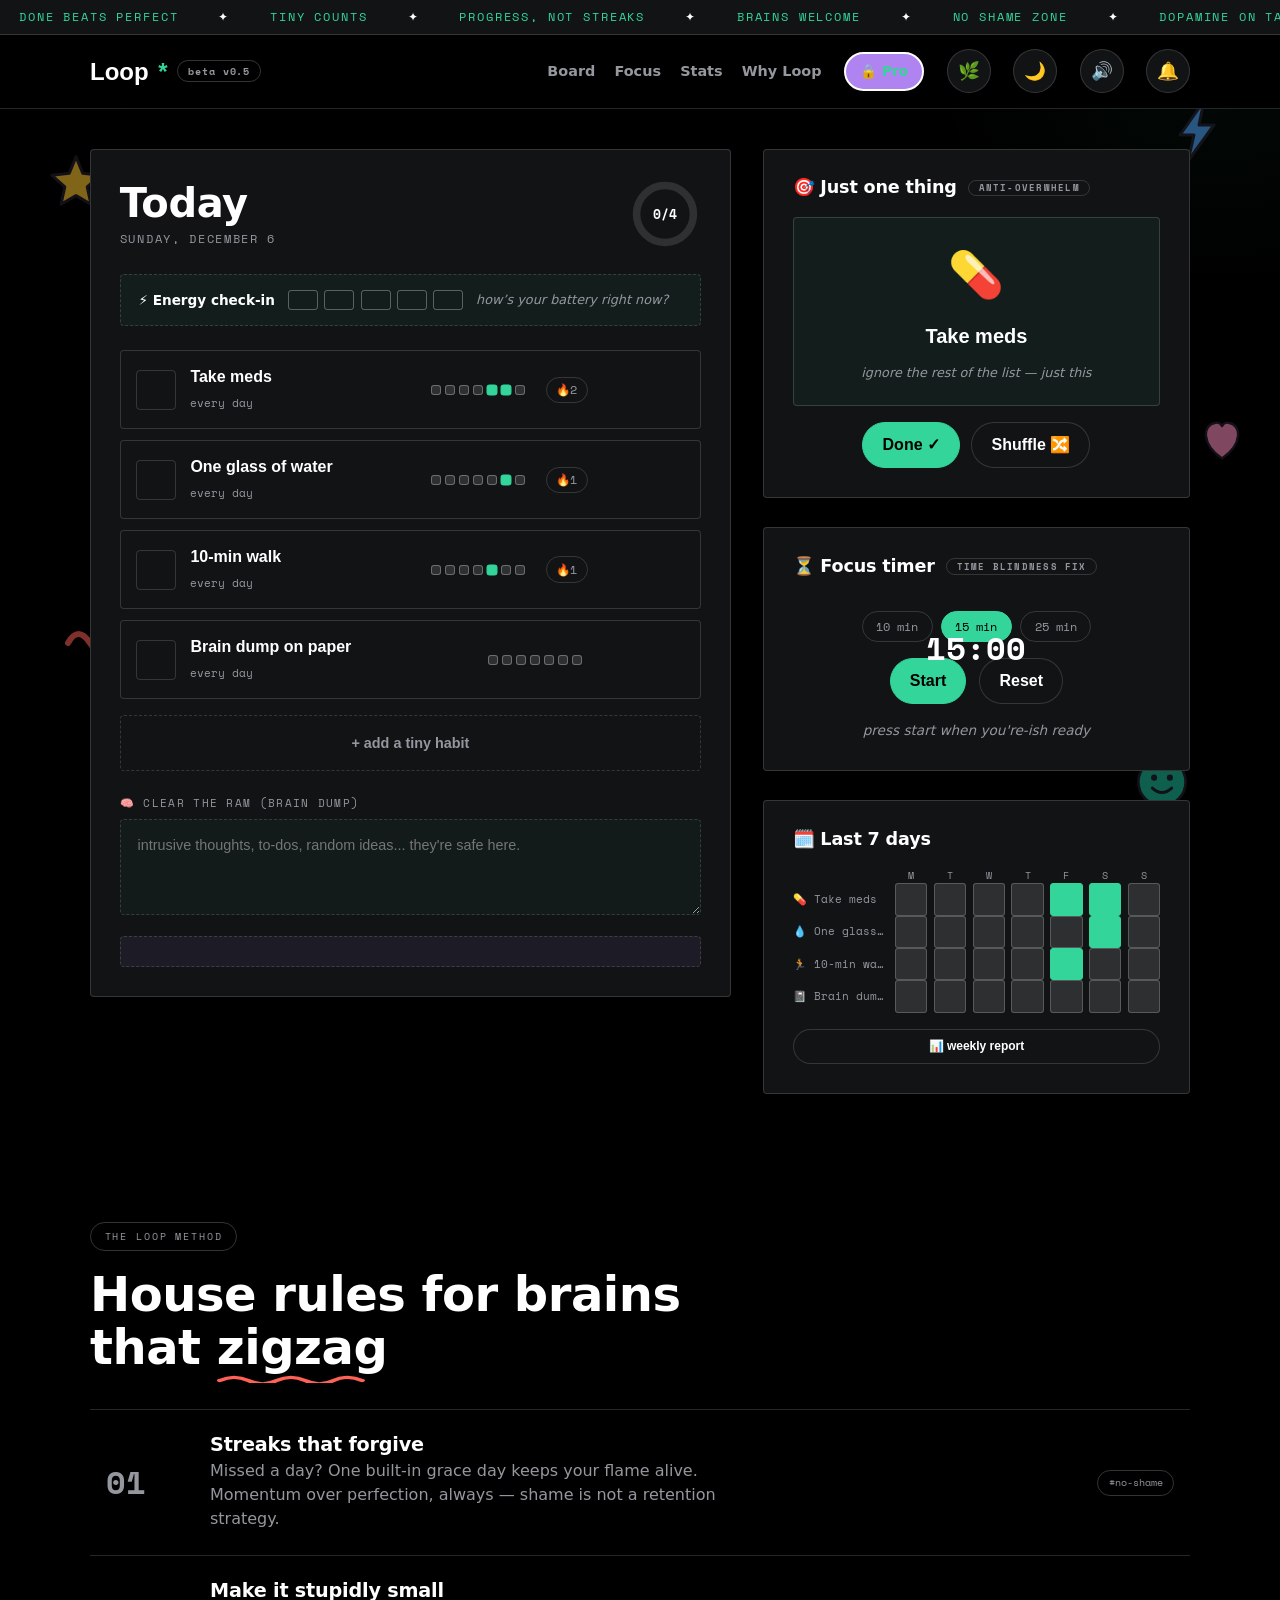
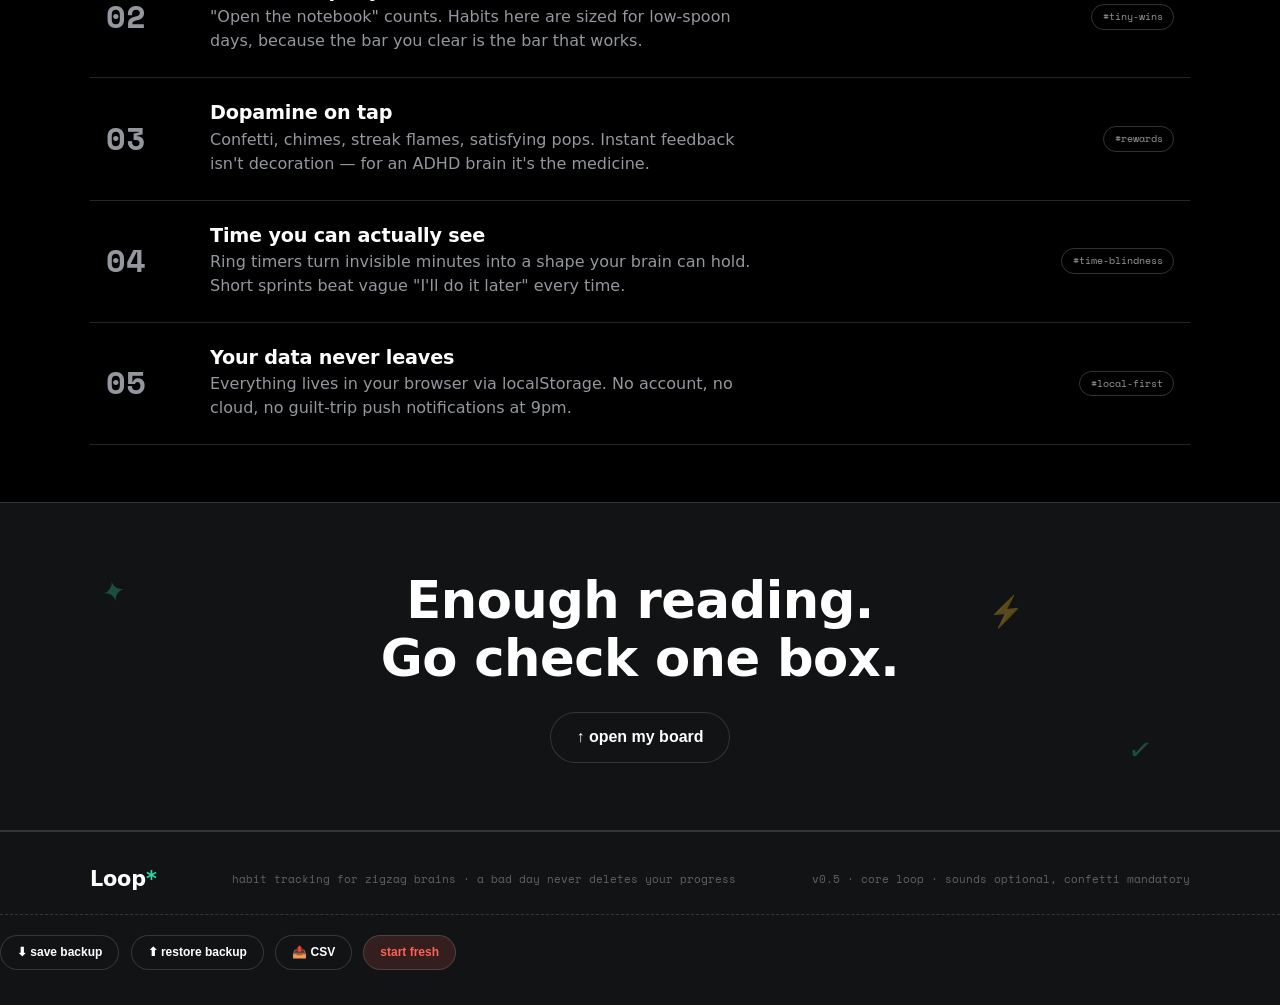
==== index.html @ 11eb3d47 "Update JavaScript to match redesigned HTML structure Key features implemented: - Updated js/app.js t" ====
<!DOCTYPE html>
<html lang="en">
<head>
  <meta charset="UTF-8">
  <meta name="viewport" content="width=device-width, initial-scale=1.0">
  <meta name="theme-color" content="#FFF9EC">
  <title>Loop* — the ADHD-friendly habit tracker</title>
  <meta name="description" content="Forgiving streaks, visible timers, dopamine on tap. A habit tracker built for brains that zigzag.">
  <link rel="preconnect" href="https://fonts.googleapis.com">
  <link rel="preconnect" href="https://fonts.gstatic.com" crossorigin>
  <link href="https://fonts.googleapis.com/css2?family=Bricolage+Grotesque:opsz,wght@12..96,300..800&family=Atkinson+Hyperlegible:ital,wght@0,400;0,700;1,400&family=Space+Mono:wght@400;700&display=swap" rel="stylesheet">
  <link rel="stylesheet" href="css/base.css">
  <link rel="stylesheet" href="css/app.css">
  <link rel="stylesheet" href="css/site.css">
  <link rel="stylesheet" href="css/theme.css">
  <link rel="stylesheet" href="css/mobile.css">
  <link rel="stylesheet" href="css/pro.css">
  <link rel="stylesheet" href="css/stats.css">
  <link rel="manifest" href="manifest.json">
  <link rel="icon" href="favicon.ico">
  <link rel="icon" type="image/svg+xml" href="icons/icon.svg">
  <script>
    try{ const t = JSON.parse(localStorage.getItem('loop.state.v1')).theme;
      if(t === 'night' || t === 'dusk') document.documentElement.setAttribute('data-theme', t); }catch(e){}
  </script>
</head>
<body>

  <!-- ambient floating stickers -->
  <div class="ambient" aria-hidden="true">
    <svg class="sticker st1" width="62" height="62" viewBox="0 0 64 64"><path d="M32 4l7 17 18 2-13.5 12 4 18L32 44l-15.5 9 4-18L7 23l18-2z" fill="#FFC933" stroke="#272130" stroke-width="3" stroke-linejoin="round"/></svg>
    <svg class="sticker st2" width="48" height="66" viewBox="0 0 48 66"><path d="M30 2 L6 36 h14 l-6 26 26-36 h-15 z" fill="#4FA6FF" stroke="#272130" stroke-width="3" stroke-linejoin="round"/></svg>
    <svg class="sticker st3" width="96" height="34" viewBox="0 0 96 34"><path d="M4 20 q10 -18 22 0 t22 0 t22 0 t22 0" fill="none" stroke="#FF6157" stroke-width="6" stroke-linecap="round"/></svg>
    <svg class="sticker st4" width="56" height="56" viewBox="0 0 64 64"><circle cx="32" cy="32" r="27" fill="#1FBE9C" stroke="#272130" stroke-width="3"/><circle cx="23" cy="27" r="3.5" fill="#272130"/><circle cx="41" cy="27" r="3.5" fill="#272130"/><path d="M21 39 q11 10 22 0" fill="none" stroke="#272130" stroke-width="3.5" stroke-linecap="round"/></svg>
    <svg class="sticker st5" width="52" height="50" viewBox="0 0 64 60"><path d="M32 54 C 6 36 8 12 24 10 c6 -1 8 4 8 4 s2 -5 8 -4 c16 2 18 26 -8 44z" fill="#FF8FC0" stroke="#272130" stroke-width="3" stroke-linejoin="round"/></svg>
    <div class="big-ring r-a"></div>
    <div class="big-ring r-b"></div>
  </div>

  <!-- affirmations ticker -->
  <div class="ticker" aria-hidden="true">
    <div class="ticker-track">
      <div class="half"><i>done beats perfect</i><b>✦</b><i>tiny counts</i><b>✦</b><i>progress, not streaks</i><b>✦</b><i>brains welcome</i><b>✦</b><i>no shame zone</i><b>✦</b><i>dopamine on tap</i><b>✦</b></div>
      <div class="half"><i>done beats perfect</i><b>✦</b><i>tiny counts</i><b>✦</b><i>progress, not streaks</i><b>✦</b><i>brains welcome</i><b>✦</b><i>no shame zone</i><b>✦</b><i>dopamine on tap</i><b>✦</b></div>
    </div>
  </div>

  <header class="topbar">
    <div class="container">
      <a class="logo" href="#app">Loop<span class="spark">*</span> <span class="pill">beta v0.5</span></a>
      <nav class="topnav">
        <a href="#app">Board</a>
        <a href="#focus">Focus</a>
        <a href="stats.html">Stats</a>
        <a href="#why">Why Loop</a>
      </nav>
        <button id="installBtn" class="icon-btn" hidden title="install Loop on this device">📲</button>
        <button id="proBtn" class="pro-btn" data-open-pro title="Loop Pro — $5 once">🔒 Pro</button>
        <button id="calmBtn" class="icon-btn" aria-pressed="false" title="calm mode — hides motion & decorations">🌿</button>
        <button id="themeBtn" class="icon-btn" title="switch day / night">🌙</button>
        <button id="soundBtn" class="icon-btn" aria-pressed="true" title="toggle sounds">🔊</button>
        <button id="reminderBtn" class="icon-btn" aria-pressed="false" title="set reminders">🔔</button>
    </div>
  </header>

  <main>
    <!-- ══════════ THE APP ══════════ -->
    <section class="container app-grid" id="app">

      <section class="panel today">
        <div class="today-head">
          <div>
            <h1>Today</h1>
            <p class="today-date" id="todayDate"></p>
          </div>
          <div class="ring-wrap" title="today's progress">
            <svg class="ring" viewBox="0 0 76 76">
              <circle class="bg" cx="38" cy="38" r="30"/>
              <circle class="fg" id="ringFg" cx="38" cy="38" r="30"/>
            </svg>
            <span class="ring-label" id="ringLabel">0/0</span>
          </div>
        </div>

        <div class="battery">
          <span class="battery-label">⚡ Energy check-in</span>
          <div class="battery-cells" id="batteryCells">
            <button class="bcell" aria-label="energy 1 of 5"></button>
            <button class="bcell" aria-label="energy 2 of 5"></button>
            <button class="bcell" aria-label="energy 3 of 5"></button>
            <button class="bcell" aria-label="energy 4 of 5"></button>
            <button class="bcell" aria-label="energy 5 of 5"></button>
          </div>
          <span class="battery-note" id="batteryNote"></span>
        </div>

        <ul class="habit-list" id="habits-list"></ul>
        <button id="addBtn" class="add-row">+ add a tiny habit</button>
        <button id="archiveBtn" class="archive-toggle" hidden>🗄 archive (0)</button>
        <div class="brain-dump">
          <label for="brainDump" class="bd-label">🧠 clear the RAM (brain dump)</label>
          <textarea id="brainDump" rows="3" placeholder="intrusive thoughts, to-dos, random ideas... they're safe here."></textarea>
        </div>
        <div id="archiveTray" class="archive-tray" hidden></div>
        <div id="doneBanner" class="done-banner" hidden></div>
      </section>

      <aside class="side">

        <section class="panel spotlight">
          <h2>🎯 Just one thing <span class="chip">anti-overwhelm</span></h2>
          <div class="spot-card" id="spotCard"></div>
          <div class="spot-actions">
            <button class="btn btn-primary" id="spotDone">Done ✓</button>
            <button class="btn" id="spotShuffle">Shuffle 🔀</button>
          </div>
        </section>

        <section class="panel timer" id="focus">
          <h2>⏳ Focus timer <span class="chip">time blindness fix</span></h2>
          <div class="timer-body">
            <div class="timer-ring-wrap">
              <svg class="timer-ring" viewBox="0 0 120 120">
                <circle class="bg" cx="60" cy="60" r="54"/>
                <circle class="fg" id="tRing" cx="60" cy="60" r="54"/>
              </svg>
              <span class="timer-digits" id="timer-display">15:00</span>
            </div>
            <div class="timer-presets">
              <button class="preset" data-min="10">10 min</button>
              <button class="preset active" data-min="15">15 min</button>
              <button class="preset" data-min="25">25 min</button>
            </div>
            <div class="timer-controls">
              <button class="btn btn-primary" id="tStart">Start</button>
              <button class="btn" id="tReset">Reset</button>
            </div>
            <p class="whisper" id="tWhisper">press start when you're-ish ready</p>
          </div>
        </section>

        <section class="panel week">
          <h2>🗓️ Last 7 days</h2>
          <div class="heat" id="heatmap"></div>
          <a class="btn mini report-btn" href="stats.html">📊 weekly report</a>
        </section>

      </aside>
    </section>

    <!-- ══════════ WHY LOOP ══════════ -->
    <section id="why" class="rules">
      <div class="container">
        <span class="kicker reveal">the loop method</span>
        <h2 class="section-title reveal">House rules for brains that
          <span class="u">zigzag<svg viewBox="0 0 120 10" preserveAspectRatio="none" aria-hidden="true"><path d="M2 7 q10 -8 20 0 t20 0 t20 0 t20 0 t20 0" fill="none" stroke="#FF6157" stroke-width="4" stroke-linecap="round"/></svg></span>
        </h2>

        <div class="rule reveal" style="--acc:var(--coral)">
          <span class="rule-num">01</span>
          <div><h3>Streaks that forgive</h3><p>Missed a day? One built-in grace day keeps your flame alive. Momentum over perfection, always — shame is not a retention strategy.</p></div>
          <span class="rule-tag">#no-shame</span>
        </div>
        <div class="rule reveal" style="--acc:var(--sun)">
          <span class="rule-num">02</span>
          <div><h3>Make it stupidly small</h3><p>"Open the notebook" counts. Habits here are sized for low-spoon days, because the bar you clear is the bar that works.</p></div>
          <span class="rule-tag">#tiny-wins</span>
        </div>
        <div class="rule reveal" style="--acc:var(--mint)">
          <span class="rule-num">03</span>
          <div><h3>Dopamine on tap</h3><p>Confetti, chimes, streak flames, satisfying pops. Instant feedback isn't decoration — for an ADHD brain it's the medicine.</p></div>
          <span class="rule-tag">#rewards</span>
        </div>
        <div class="rule reveal" style="--acc:var(--sky)">
          <span class="rule-num">04</span>
          <div><h3>Time you can actually see</h3><p>Ring timers turn invisible minutes into a shape your brain can hold. Short sprints beat vague "I'll do it later" every time.</p></div>
          <span class="rule-tag">#time-blindness</span>
        </div>
        <div class="rule reveal" style="--acc:var(--grape)">
          <span class="rule-num">05</span>
          <div><h3>Your data never leaves</h3><p>Everything lives in your browser via localStorage. No account, no cloud, no guilt-trip push notifications at 9pm.</p></div>
          <span class="rule-tag">#local-first</span>
        </div>
      </div>
    </section>

    <!-- ══════════ CTA ══════════ -->
    <section class="cta">
      <span class="deco d1" aria-hidden="true">✦</span>
      <span class="deco d2" aria-hidden="true">✓</span>
      <span class="deco d3" aria-hidden="true">⚡</span>
      <div class="container">
        <h2 class="reveal">Enough reading.<br>Go check one box.</h2>
        <button class="btn reveal" id="ctaBtn">↑ open my board</button>
      </div>
    </section>
  </main>

  <footer>
    <div class="container">
      <div class="foot-logo display">Loop<span class="spark">*</span></div>
      <p class="fine">habit tracking for zigzag brains · a bad day never deletes your progress</p>
      <p class="fine">v0.5 · core loop · sounds optional, confetti mandatory</p>
    </div>
    <div class="data-bar">
      <button class="btn mini" id="exportBtn">⬇ save backup</button>
      <button class="btn mini" id="importBtn">⬆ restore backup</button>
      <button class="btn mini" id="csvBtn">📤 CSV</button>
      <input type="file" id="importFile" accept=".json,application/json" hidden>
      <button class="btn mini danger" id="wipeBtn">start fresh</button>
    </div>
  </footer>

  <!-- habit composer -->
  <dialog id="composer">
    <form id="habitForm">
      <h3>New tiny habit ✨</h3>
      <p class="hint">Make it stupidly small. "Open the notebook" counts.</p>

      <label class="field-label" for="hName">name it</label>
      <input id="hName" maxlength="40" placeholder="e.g. one glass of water" autocomplete="off">

      <span class="field-label">pick an emoji</span>
      <div class="pick-row" id="emojiRow"></div>

      <span class="field-label">pick a color</span>
      <div class="pick-row" id="colorRow"></div>

      <label class="field-label" for="hFreq">how often</label>
      <select id="hFreq">
        <option value="daily">Every day</option>
        <option value="weekdays">Weekdays only</option>
        <option value="3x">3× a week (flexible)</option>
      </select>

      <label class="field-label" for="hNote">why it matters (optional)</label>
      <textarea id="hNote" rows="2" maxlength="120" placeholder="future me will feel calmer"></textarea>
      <menu>
        <button type="button" class="btn" id="cancelBtn">cancel</button>
        <button type="submit" class="btn btn-primary">add it ✓</button>
      </menu>
    </form>
  </dialog>

  <div id="confettiLayer" aria-hidden="true"></div>

  <!-- Pro Modal -->
  <dialog id="proModal">
    <h3>Loop Pro <span class="pro-price">$5 once</span></h3>
    <p class="hint">pay once, forever yours — and it keeps the free version free.</p>
    <ul class="pro-list">
      <li>🏆 milestone badges — every streak you've ever survived</li>
      <li>📅 month view — 30 days of your zigzag at a glance</li>
      <li>🌆 dusk theme — a third way to see Loop</li>
      <li>📤 CSV export — your data, spreadsheet-ready</li>
      <li>💛 funds more ADHD-first features</li>
    </ul>
    <a class="btn btn-primary" id="buyLink" href="#" target="_blank" rel="noopener">get my key →</a>
    <label class="field-label" for="proKey">already have a key?</label>
    <div class="pro-key-row">
      <input id="proKey" placeholder="paste the key from your receipt" autocomplete="off">
      <button class="btn btn-primary" id="activateBtn">unlock</button>
    </div>
    <p class="pro-note" id="proNote"></p>
    <span class="field-label">themes</span>
    <div class="pick-row">
      <button class="theme-dot" data-theme="day" style="background:#FFF9EC" title="day"></button>
      <button class="theme-dot" data-theme="night" style="background:#17141F" title="night"></button>
      <button class="theme-dot pro-only" data-theme="dusk" style="background:#232946" title="dusk (Pro)"></button>
    </div>
    <menu><button type="button" class="btn" id="proClose">close</button></menu>
  </dialog>

  <!-- Reminder Modal -->
  <dialog id="reminderModal">
    <h3>🔔 Reminders</h3>
    <p class="hint">Get notified to check your habits at specific times.</p>
    
    <div class="reminder-toggle-row">
      <label class="toggle-label">
        <input type="checkbox" id="reminderEnabled">
        <span class="toggle-text">Enable reminders</span>
      </label>
    </div>
    
    <div class="reminder-times-section">
      <label class="field-label" for="reminderTimes">Reminder times</label>
      <p class="hint">Add times when you want to be reminded (24-hour format)</p>
      <div class="time-input-row">
        <input type="time" id="newTimeInput" step="300">
        <button class="btn btn-primary" id="addTimeBtn">+ Add</button>
      </div>
      <div class="time-list" id="timeList"></div>
    </div>
    
    <div class="reminder-test-row">
      <button class="btn" id="testNotifBtn">🧪 Test notification</button>
    </div>
    
    <menu><button type="button" class="btn" id="reminderClose">close</button></menu>
  </dialog>

  <!-- order matters: fx.js before extras.js and app.js -->
  <script src="js/storage.js"></script>
  <script src="js/habits.js"></script>
  <script src="js/fx.js"></script>
  <script src="js/timer.js"></script>
  <script src="js/extras.js"></script>
  <script src="js/app.js"></script>
  <script src="js/settings.js"></script>   <!-- after app.js — order matters -->
  <script src="js/pro.js"></script>   <!-- after settings.js -->
  <script src="js/reminders.js"></script>   <!-- reminders system -->
  <script src="js/reminder-ui.js"></script>   <!-- reminder modal UI -->
  <script src="js/pwa.js"></script>
</body>
</html>
---- css/base.css ----
/* ═══════════ css/base.css — NEON DESIGN SYSTEM BASE ═══════════ 
   Dark, calm, premium, developer-first foundation */

:root {
  /* Core colors from theme.css */
  --void: #000000;
  --near-void: #111315;
  --mint: #34D59A;
  --pale-mint: #E4F1EB;
  --white: #FFFFFF;
  --gray: #94979E;
  --gray-dim: rgba(148, 151, 158, 0.4);
  
  /* Legacy compatibility */
  --paper: var(--void);
  --card: var(--near-void);
  --ink: var(--white);
  --ink-60: rgba(255, 255, 255, 0.6);
  --ink-12: rgba(255, 255, 255, 0.12);
  --sun: var(--mint);
  --coral: var(--mint);
  --tint: var(--mint);
  --sky: var(--mint);
  --grape: #B084F0;
  --pink: #FF8FC0;
  
  /* Borders and shadows */
  --line: 1px solid rgba(255, 255, 255, 0.15);
  --shadow: none;
  --shadow-sm: none;
  
  /* Border radius */
  --r: 4px;
  --r-sm: 4px;
  
  /* Typography - Inter for UI, Geist Mono for numbers */
  --display: 'Inter', system-ui, -apple-system, sans-serif;
  --body: 'Inter', system-ui, -apple-system, sans-serif;
  --mono: 'Geist Mono', 'Space Mono', monospace;
}

*, *::before, *::after { box-sizing: border-box; margin: 0; padding: 0 }
html { scroll-behavior: smooth }

body {
  font-family: var(--body);
  background: var(--void);
  color: var(--white);
  line-height: 1.55;
  overflow-x: hidden;
  min-height: 100vh;
  -webkit-font-smoothing: antialiased;
  -moz-osx-font-smoothing: grayscale;
}

/* Subtle dot grid background */
body::before {
  content: "";
  position: fixed;
  inset: 0;
  z-index: 0;
  pointer-events: none;
  background-image: radial-gradient(rgba(255, 255, 255, 0.08) 1px, transparent 1px);
  background-size: 28px 28px;
  opacity: 0.03;
}

/* Minimal ambient glow */
body::after {
  content: "";
  position: fixed;
  inset: 0;
  z-index: 0;
  pointer-events: none;
  background:
    radial-gradient(500px 300px at 5% -10%, rgba(52, 213, 154, 0.06), transparent 70%),
    radial-gradient(400px 280px at 95% 10%, rgba(52, 213, 154, 0.04), transparent 70%);
}

img, svg { display: block; max-width: 100% }
button, input, select { font: inherit; color: inherit }
button { cursor: pointer; background: none; border: none }
a { color: inherit; text-decoration: none }
::selection { background: var(--mint); color: var(--void) }
:focus-visible { outline: 2px solid var(--mint); outline-offset: 3px; border-radius: 3px }

.container {
  width: min(1100px, 92vw);
  margin-inline: auto;
  position: relative;
  z-index: 2;
}

h1, h2, h3, .display {
  font-family: var(--display);
  line-height: 1.1;
  letter-spacing: -0.01em;
}

/* Floating ambient elements - minimal */
.ambient {
  position: fixed;
  inset: 0;
  z-index: 1;
  pointer-events: none;
  overflow: hidden;
}

.sticker {
  position: absolute;
  opacity: 0.4;
  animation: float 8s ease-in-out infinite alternate;
}

.st1 { top: 17%; left: 3.5% }
.st2 { top: 11%; right: 4.5%; animation-delay: -2s }
.st3 { bottom: 27%; left: 5%; animation-delay: -4s }
.st4 { bottom: 10%; right: 7%; animation-delay: -1s }
.st5 { top: 46%; right: 2.5%; animation-delay: -3s }

.big-ring {
  position: absolute;
  border: 1px solid rgba(255, 255, 255, 0.06);
  border-radius: 50%;
  opacity: 0.03;
}

.r-a { width: 520px; height: 520px; top: -180px; right: -160px }
.r-b { width: 380px; height: 380px; bottom: -160px; left: -140px }

@keyframes float {
  from { transform: translateY(-8px) rotate(-4deg) }
  to { transform: translateY(10px) rotate(5deg) }
}

.pill {
  font-family: var(--mono);
  font-size: 0.6rem;
  letter-spacing: 0.1em;
  border: 1px solid rgba(255, 255, 255, 0.2);
  border-radius: 999px;
  padding: 0.15rem 0.6rem;
  background: transparent;
  color: var(--gray);
  vertical-align: middle;
}

@media (prefers-reduced-motion: reduce) {
  * { animation: none !important; transition: none !important }
  html { scroll-behavior: auto }
}
---- css/app.css ----
/* ═══════════ css/app.css — NEON DESIGN SYSTEM ═══════════ 
   Dark, premium, developer-first interface */

/* --- 01 · Ticker --- */
.ticker {
  background: var(--near-void);
  color: var(--mint);
  overflow: hidden;
  border-bottom: var(--line);
  position: relative;
  z-index: 3;
}

.ticker-track {
  display: flex;
  width: max-content;
  animation: tick 60s linear infinite;
}

.half {
  display: flex;
  gap: 2.5rem;
  padding: 0.5rem 1.2rem;
  font-family: var(--mono);
  font-size: 0.72rem;
  letter-spacing: 0.16em;
  text-transform: uppercase;
  white-space: nowrap;
}

.half i { font-style: normal; }
.half b { color: var(--white); font-weight: 400; }

@keyframes tick {
  to { transform: translateX(-50%); }
}

/* --- 02 · Topbar --- */
.topbar {
  position: sticky;
  top: 0;
  z-index: 50;
  background: var(--void);
  border-bottom: var(--line);
}

.topbar .container {
  display: flex;
  align-items: center;
  gap: 1.4rem;
  padding: 0.9rem 0;
  flex-wrap: wrap;
}

.logo {
  font-family: var(--sans);
  font-weight: 800;
  font-size: 1.5rem;
  display: flex;
  align-items: center;
  gap: 0.6rem;
  color: var(--white);
}

.logo .spark {
  color: var(--mint);
  display: inline-block;
  animation: wiggle 3s ease-in-out infinite;
}

@keyframes wiggle {
  0%, 100% { transform: rotate(-8deg); }
  50% { transform: rotate(10deg) scale(1.15); }
}

.topnav {
  display: flex;
  gap: 1.2rem;
  margin-left: auto;
  font-weight: 600;
  font-size: 0.9rem;
}

.topnav a {
  position: relative;
  padding: 0.25rem 0;
  color: var(--gray);
  transition: color 0.2s;
}

.topnav a:hover,
.topnav a.active {
  color: var(--white);
}

.topnav a::after {
  content: "";
  position: absolute;
  left: 0;
  bottom: -4px;
  height: 2px;
  width: 0;
  background: var(--mint);
  border-radius: 2px;
  transition: width 0.25s;
}

.topnav a:hover::after,
.topnav a.active::after {
  width: 100%;
}

.icon-btn {
  width: 44px;
  height: 44px;
  flex: none;
  border: var(--line);
  border-radius: var(--r-pill);
  background: var(--near-void);
  box-shadow: none;
  font-size: 1.1rem;
  transition: transform 0.15s, background 0.15s, border-color 0.15s;
  color: var(--white);
}

.icon-btn:hover {
  transform: translateY(-2px);
  background: rgba(52, 213, 154, 0.1);
  border-color: var(--mint);
}

.icon-btn:active {
  transform: translateY(0);
  background: rgba(52, 213, 154, 0.15);
}

.pro-btn {
  width: auto;
  padding: 0 1.1rem;
  font-family: var(--mono);
  font-size: 0.75rem;
  font-weight: 600;
  border: var(--line);
  border-radius: var(--r-pill);
  background: rgba(52, 213, 154, 0.08);
  color: var(--mint);
  transition: all 0.15s;
}

.pro-btn:hover {
  background: rgba(52, 213, 154, 0.15);
  border-color: var(--mint);
}

/* --- 03 · Layout --- */
.app-grid {
  display: grid;
  grid-template-columns: 1.2fr 0.8fr;
  gap: 2rem;
  padding: 2.5rem 0 3.5rem;
  align-items: start;
}

.side {
  display: grid;
  gap: 1.8rem;
}

.panel {
  background: var(--near-void);
  border: var(--line);
  border-radius: var(--r-card);
  box-shadow: none;
  padding: 1.8rem;
  position: relative;
}

.panel h2 {
  font-size: 1.1rem;
  margin-bottom: 1.2rem;
  display: flex;
  align-items: center;
  gap: 0.7rem;
  flex-wrap: wrap;
  font-weight: 600;
}

.chip {
  font-family: var(--mono);
  font-size: 0.55rem;
  letter-spacing: 0.14em;
  text-transform: uppercase;
  border: var(--line);
  border-radius: var(--r-pill);
  padding: 0.15rem 0.6rem;
  background: transparent;
  color: var(--gray);
}

/* --- 04 · Today Header + Progress Ring --- */
.today-head {
  display: flex;
  align-items: center;
  gap: 1.2rem;
  margin-bottom: 1.5rem;
  flex-wrap: wrap;
}

.today-head h1 {
  font-size: clamp(2rem, 4vw, 2.5rem);
  font-weight: 800;
  color: var(--white);
  margin: 0;
}

.today-date {
  font-family: var(--mono);
  font-size: 0.75rem;
  color: var(--gray);
  text-transform: uppercase;
  letter-spacing: 0.14em;
  margin: 0.3rem 0 0 0;
}

.ring-wrap {
  margin-left: auto;
  position: relative;
  width: 72px;
  height: 72px;
}

.ring {
  transform: rotate(-90deg);
}

.ring circle {
  fill: none;
  stroke-width: 8;
  stroke-linecap: round;
}

.ring .bg {
  stroke: var(--ink-12);
}

.ring .fg {
  stroke: var(--mint);
  stroke-dasharray: 188.5;
  stroke-dashoffset: 188.5;
  transition: stroke-dashoffset 0.6s cubic-bezier(0.6, 0, 0.2, 1.4);
}

.ring-label {
  position: absolute;
  inset: 0;
  display: grid;
  place-items: center;
  font-family: var(--mono);
  font-weight: 700;
  font-size: 0.8rem;
  color: var(--white);
}

/* --- 05 · Energy Check-in --- */
.battery {
  display: flex;
  align-items: center;
  gap: 0.8rem;
  flex-wrap: wrap;
  margin-bottom: 1.5rem;
  padding: 0.9rem 1.1rem;
  border: var(--line-dashed);
  border-radius: var(--r-sm);
  background: rgba(52, 213, 154, 0.06);
}

.battery-label {
  font-weight: 600;
  font-size: 0.85rem;
  color: var(--white);
}

.battery-cells {
  display: flex;
  gap: 0.4rem;
}

.bcell {
  width: 28px;
  height: 18px;
  flex: none;
  border: 1px solid rgba(255, 255, 255, 0.3);
  border-radius: 3px;
  background: transparent;
  transition: transform 0.12s, background 0.2s, border-color 0.2s;
}

.bcell:hover {
  transform: translateY(-2px);
  border-color: var(--mint);
}

.bcell.on {
  background: var(--mint);
  border-color: var(--mint);
}

.battery-note {
  font-size: 0.8rem;
  color: var(--gray);
  font-style: italic;
}

/* --- 06 · Habit Rows --- */
.habit-list {
  list-style: none;
  display: grid;
  gap: 0.7rem;
}

.habit-strip {
  display: flex;
  align-items: center;
  gap: 0.9rem;
  background: var(--near-void);
  border: var(--line);
  border-radius: var(--r-sm);
  padding: 0.85rem 0.95rem;
  box-shadow: none;
  position: relative;
  transition: transform 0.16s, border-color 0.16s, background 0.3s;
}

.habit-strip:hover {
  transform: translateX(3px);
  border-color: rgba(255, 255, 255, 0.25);
}

.habit-strip.is-done {
  background: rgba(52, 213, 154, 0.08);
  border-color: rgba(52, 213, 154, 0.3);
}

.habit-strip.is-done .habit-name {
  text-decoration: line-through;
  text-decoration-thickness: 2px;
  opacity: 0.6;
}

.habit-check {
  width: 40px;
  height: 40px;
  flex: none;
  border: var(--line);
  border-radius: var(--r-sm);
  background: transparent;
  display: grid;
  place-items: center;
  font-size: 1.1rem;
  transition: background 0.2s, border-color 0.2s, transform 0.15s;
  color: var(--gray);
}

.habit-strip:hover .habit-check {
  border-color: var(--mint);
}

.habit-strip.is-done .habit-check {
  background: var(--mint);
  border-color: var(--mint);
  color: var(--void);
  animation: pop 0.45s cubic-bezier(0.5, 1.8, 0.4, 1);
}

.habit-meta {
  min-width: 0;
  flex: 1;
}

.habit-name {
  font-family: var(--sans);
  font-weight: 600;
  font-size: 1rem;
  display: block;
  color: var(--white);
}

.habit-sub {
  font-size: 0.7rem;
  color: var(--gray);
  font-family: var(--mono);
  margin-top: 0.15rem;
}

.flame {
  font-family: var(--mono);
  font-size: 0.72rem;
  border: var(--line);
  border-radius: var(--r-pill);
  padding: 0.2rem 0.6rem;
  background: transparent;
  flex: none;
  color: var(--gray);
}

.flame.hot {
  background: rgba(52, 213, 154, 0.12);
  border-color: var(--mint);
  color: var(--mint);
  animation: flicker 1.6s ease-in-out infinite;
}

@keyframes flicker {
  0%, 100% { transform: rotate(-2deg); }
  50% { transform: rotate(2deg) scale(1.06); }
}

@keyframes pop {
  0% { transform: scale(0.4) rotate(-14deg); }
  60% { transform: scale(1.2) rotate(8deg); }
  100% { transform: scale(1); }
}

.del {
  width: 32px;
  height: 32px;
  flex: none;
  border: var(--line);
  border-radius: var(--r-sm);
  background: transparent;
  font-size: 0.75rem;
  opacity: 0;
  transition: opacity 0.15s, background 0.15s, color 0.15s;
  color: var(--gray);
}

.habit-strip:hover .del,
.habit-strip:focus-within .del {
  opacity: 1;
}

.del:hover {
  background: rgba(255, 97, 87, 0.15);
  color: #FF6157;
  border-color: #FF6157;
}

@media (hover: none) {
  .del, .edit { opacity: 1; }
}

.add-row {
  width: 100%;
  margin-top: 1rem;
  padding: 1rem;
  border: var(--line-dashed);
  border-radius: var(--r-sm);
  font-family: var(--sans);
  font-weight: 600;
  font-size: 0.9rem;
  background: transparent;
  color: var(--gray);
  transition: background 0.2s, transform 0.15s, border-color 0.2s;
}

.add-row:hover {
  background: rgba(52, 213, 154, 0.08);
  border-color: var(--mint);
  color: var(--white);
  transform: translateY(-2px);
}

.done-banner {
  margin-top: 1.3rem;
  background: var(--mint);
  color: var(--void);
  border-radius: var(--r-sm);
  padding: 1rem 1.2rem;
  font-family: var(--sans);
  font-weight: 700;
  font-size: 1.05rem;
  animation: bannerIn 0.5s cubic-bezier(0.4, 1.6, 0.4, 1);
}

@keyframes bannerIn {
  from { transform: scale(0.9); opacity: 0; }
}

/* --- 07 · Spotlight --- */
.spot-card {
  border: var(--line);
  border-radius: var(--r-sm);
  padding: 1.4rem;
  background: rgba(52, 213, 154, 0.06);
  display: grid;
  gap: 0.7rem;
  text-align: center;
  min-height: 150px;
  align-content: center;
}

.spot-emoji {
  font-size: 2.8rem;
  animation: bob 2.4s ease-in-out infinite;
}

@keyframes bob {
  0%, 100% { transform: translateY(0); }
  50% { transform: translateY(-5px); }
}

.spot-name {
  font-family: var(--sans);
  font-weight: 700;
  font-size: 1.25rem;
  color: var(--white);
}

.spot-hint {
  font-size: 0.8rem;
  color: var(--gray);
  font-style: italic;
}

.spot-actions {
  display: flex;
  gap: 0.7rem;
  justify-content: center;
  margin-top: 1rem;
}

/* --- 08 · Buttons --- */
.btn {
  font-family: var(--sans);
  font-weight: 600;
  border: var(--line);
  border-radius: var(--r-pill);
  padding: 0.6rem 1.2rem;
  background: var(--near-void);
  box-shadow: none;
  transition: transform 0.15s, background 0.15s, border-color 0.15s;
  color: var(--white);
  cursor: pointer;
}

.btn:hover {
  transform: translateY(-2px);
  background: rgba(52, 213, 154, 0.1);
  border-color: var(--mint);
}

.btn:active {
  transform: translateY(0);
  background: rgba(52, 213, 154, 0.15);
}

.btn:disabled {
  opacity: 0.4;
  pointer-events: none;
}

.btn-primary {
  background: var(--mint);
  color: var(--void);
  border-color: var(--mint);
}

.btn-primary:hover {
  background: #2BC48E;
  border-color: #2BC48E;
}

/* --- 09 · Timer --- */
.timer-body {
  display: grid;
  justify-items: center;
  gap: 1rem;
}

.timer-orb {
  position: relative;
  width: 170px;
  height: 170px;
}

.timer-ring {
  transform: rotate(-90deg);
}

.timer-ring circle {
  fill: none;
  stroke-width: 7;
  stroke-linecap: round;
}

.timer-ring .bg {
  stroke: var(--ink-12);
}

.timer-ring .fg {
  stroke: var(--mint);
  stroke-dasharray: 339.3;
  transition: stroke-dashoffset 0.9s linear;
}

.timer-digits {
  position: absolute;
  inset: 0;
  display: grid;
  place-items: center;
  font-family: var(--mono);
  font-weight: 700;
  font-size: 2rem;
  color: var(--white);
}

.timer-presets {
  display: flex;
  gap: 0.5rem;
}

.preset {
  font-family: var(--mono);
  font-size: 0.72rem;
  border: var(--line);
  border-radius: var(--r-pill);
  padding: 0.35rem 0.85rem;
  background: transparent;
  color: var(--gray);
  transition: background 0.2s, color 0.2s, border-color 0.2s;
}

.preset.active {
  background: var(--mint);
  color: var(--void);
  border-color: var(--mint);
}

.preset:hover:not(.active) {
  border-color: var(--mint);
  color: var(--white);
}

.timer-controls {
  display: flex;
  gap: 0.8rem;
}

.whisper {
  min-height: 1.4em;
  font-style: italic;
  color: var(--gray);
  font-size: 0.85rem;
  text-align: center;
  transition: opacity 0.35s;
}

.timer-done {
  animation: flash 0.6s ease 3;
}

@keyframes flash {
  50% { background: rgba(52, 213, 154, 0.15); }
}

/* --- 10 · 7-Day Heatmap --- */
.heatmap {
  display: grid;
  gap: 0.5rem;
}

.heat-row {
  display: grid;
  grid-template-columns: minmax(64px, 96px) repeat(7, 1fr);
  gap: 0.4rem;
  align-items: center;
}

.heat-label {
  font-size: 0.68rem;
  font-family: var(--mono);
  overflow: hidden;
  text-overflow: ellipsis;
  white-space: nowrap;
  color: var(--gray);
}

.heat-cell {
  aspect-ratio: 1;
  border: 1px solid rgba(255, 255, 255, 0.2);
  border-radius: 3px;
  background: var(--ink-12);
  transition: background 0.2s, border-color 0.2s;
}

.heat-cell.on {
  background: var(--mint);
  border-color: var(--mint);
}

.heat-head span {
  font-family: var(--mono);
  font-size: 0.6rem;
  text-align: center;
  color: var(--gray);
}

/* --- 11 · Composer Dialog --- */
dialog {
  border: var(--line);
  border-radius: var(--r-card);
  box-shadow: none;
  background: var(--near-void);
  padding: 1.8rem;
  width: min(480px, 92vw);
}

dialog::backdrop {
  background: rgba(0, 0, 0, 0.75);
}

dialog h3 {
  font-size: 1.4rem;
  margin-bottom: 0.4rem;
  color: var(--white);
}

.hint {
  font-size: 0.8rem;
  color: var(--gray);
  margin-bottom: 0.7rem;
  font-style: italic;
}

.field-label {
  font-family: var(--mono);
  font-size: 0.65rem;
  text-transform: uppercase;
  letter-spacing: 0.14em;
  display: block;
  margin: 1rem 0 0.45rem 0;
  color: var(--gray);
}

#hName {
  width: 100%;
  border: var(--line);
  border-radius: var(--r-sm);
  padding: 0.75rem 0.85rem;
  background: var(--void);
  color: var(--white);
  font: inherit;
}

#hName:focus {
  outline: none;
  border-color: var(--mint);
}

#hFreq {
  width: 100%;
  border: var(--line);
  border-radius: var(--r-sm);
  padding: 0.6rem 0.75rem;
  background: var(--void);
  color: var(--white);
  font: inherit;
}

#hFreq:focus {
  outline: none;
  border-color: var(--mint);
}

.pick-row {
  display: flex;
  flex-wrap: wrap;
  gap: 0.5rem;
}

.emoji-opt {
  width: 42px;
  height: 42px;
  flex: none;
  border: var(--line);
  border-radius: var(--r-sm);
  background: var(--void);
  font-size: 1.1rem;
  display: grid;
  place-items: center;
  transition: transform 0.12s, background 0.2s, border-color 0.2s;
  cursor: pointer;
}

.emoji-opt:hover {
  transform: translateY(-2px);
  border-color: var(--mint);
}

.emoji-opt.sel {
  background: var(--mint);
  transform: scale(1.08);
  border-color: var(--mint);
}

.color-opt {
  width: 34px;
  height: 34px;
  border-radius: 50%;
  border: 2px solid rgba(255, 255, 255, 0.3);
  transition: transform 0.12s, border-color 0.2s, box-shadow 0.2s;
  cursor: pointer;
}

.color-opt:hover {
  transform: scale(1.12);
  border-color: var(--white);
}

.color-opt.sel {
  box-shadow: 0 0 0 3px var(--near-void), 0 0 0 5px var(--white);
  transform: scale(1.1);
}

dialog menu {
  display: flex;
  gap: 0.8rem;
  justify-content: flex-end;
  margin-top: 1.6rem;
  list-style: none;
  padding: 0;
}

.shake {
  animation: shake 0.35s;
}

@keyframes shake {
  25% { transform: translateX(-5px); }
  75% { transform: translateX(5px); }
}

/* --- 12 · Confetti + Helpers --- */
#confettiLayer {
  position: fixed;
  inset: 0;
  pointer-events: none;
  z-index: 99;
}

.bit {
  position: absolute;
  font-size: 1rem;
  will-change: transform, opacity;
}

.pulse-me {
  animation: pulseMe 1s ease 2;
}

@keyframes pulseMe {
  50% {
    transform: scale(1.03);
    box-shadow: 0 0 0 7px rgba(52, 213, 154, 0.3);
  }
}

/* --- 13 · Brain Dump --- */
.brain-dump {
  margin-top: 1.5rem;
  position: relative;
}

.bd-label {
  display: block;
  font-family: var(--mono);
  font-size: 0.68rem;
  letter-spacing: 0.12em;
  text-transform: uppercase;
  color: var(--gray);
  margin-bottom: 0.45rem;
}

#brainDump {
  width: 100%;
  min-height: 85px;
  resize: vertical;
  border: var(--line-dashed);
  border-radius: var(--r-sm);
  padding: 0.85rem 1.05rem;
  background: rgba(52, 213, 154, 0.04);
  font-family: var(--sans);
  font-size: 0.9rem;
  color: var(--white);
  transition: border-color 0.2s, background 0.2s;
}

#brainDump:focus {
  outline: none;
  border-color: var(--mint);
  border-style: solid;
  background: rgba(52, 213, 154, 0.07);
}

/* --- 14 · Visual Streak Dots --- */
.streak-dots {
  display: flex;
  gap: 4px;
  align-items: center;
  margin-left: auto;
  padding: 0 0.4rem;
}

.sdot {
  width: 10px;
  height: 10px;
  border-radius: 3px;
  border: 1.5px solid rgba(255, 255, 255, 0.3);
  background: var(--ink-12);
  transition: transform 0.15s, background 0.2s, border-color 0.2s;
}

.sdot.on {
  background: var(--mint);
  border-color: var(--mint);
  transform: scale(1.1);
}

@media (max-width: 480px) {
  .streak-dots {
    padding: 0 0.2rem;
    gap: 3px;
  }
  .sdot {
    width: 8px;
    height: 8px;
  }
}
---- css/site.css ----
/* ═══════════ css/site.css — NEON DESIGN SYSTEM ═══════════ 
   House rules, CTA, footer, reveals */

/* --- 01 · House Rules --- */
.rules {
  padding: 4.5rem 0 3.6rem;
}

.kicker {
  display: inline-block;
  font-family: var(--mono);
  font-size: 0.65rem;
  letter-spacing: 0.18em;
  text-transform: uppercase;
  border: 1px solid rgba(255, 255, 255, 0.2);
  border-radius: 999px;
  padding: 0.35rem 0.85rem;
  background: transparent;
  color: var(--gray);
  margin-bottom: 1.1rem;
}

.section-title {
  font-size: clamp(2rem, 5vw, 3rem);
  font-weight: 700;
  margin-bottom: 2.2rem;
  max-width: 18ch;
  color: var(--white);
}

.section-title .u {
  position: relative;
  white-space: nowrap;
}

.section-title .u svg {
  position: absolute;
  left: 0;
  bottom: -8px;
  width: 100%;
  height: 8px;
}

.rule {
  display: grid;
  grid-template-columns: 80px 1fr auto;
  gap: 1.5rem;
  align-items: center;
  padding: 1.5rem 1rem;
  border-top: var(--line);
  transition: background 0.25s, transform 0.2s;
}

.rule:last-of-type {
  border-bottom: var(--line);
}

.rule:hover {
  background: rgba(52, 213, 154, 0.04);
  transform: translateX(6px);
}

.rule-num {
  font-family: var(--mono);
  font-weight: 700;
  font-size: 2rem;
  color: var(--gray);
  transition: color 0.25s;
}

.rule:hover .rule-num {
  color: var(--mint);
}

.rule h3 {
  font-size: 1.2rem;
  margin-bottom: 0.25rem;
  color: var(--white);
  font-weight: 600;
}

.rule p {
  color: var(--gray);
  max-width: 55ch;
  transition: color 0.25s;
  line-height: 1.5;
}

.rule:hover p {
  color: var(--white);
}

.rule-tag {
  font-family: var(--mono);
  font-size: 0.62rem;
  border: 1px solid rgba(255, 255, 255, 0.2);
  padding: 0.25rem 0.65rem;
  border-radius: 999px;
  background: transparent;
  white-space: nowrap;
  color: var(--gray);
}

/* --- 02 · CTA Band --- */
.cta {
  background: var(--near-void);
  border-block: var(--line);
  text-align: center;
  padding: 4.2rem 0;
  position: relative;
  overflow: hidden;
}

.cta h2 {
  font-size: clamp(1.8rem, 5vw, 3.2rem);
  font-weight: 700;
  margin-bottom: 1.5rem;
  color: var(--white);
  line-height: 1.15;
}

.cta .btn {
  font-size: 1rem;
  padding: 0.75rem 1.6rem;
}

.cta .deco {
  position: absolute;
  font-size: 1.8rem;
  font-family: var(--mono);
  opacity: 0.3;
  color: var(--mint);
}

.cta .d1 { top: 20%; left: 8%; transform: rotate(-12deg); }
.cta .d2 { bottom: 18%; right: 10%; transform: rotate(8deg); }
.cta .d3 { top: 26%; right: 20%; transform: rotate(-5deg); }

/* --- 03 · Footer --- */
footer {
  background: var(--near-void);
  color: var(--white);
  padding: 2.2rem 0;
  border-top: var(--line);
}

footer .container {
  display: flex;
  flex-wrap: wrap;
  gap: 1.2rem 2rem;
  align-items: center;
  justify-content: space-between;
}

.foot-logo {
  font-size: 1.3rem;
  font-weight: 700;
  color: var(--white);
}

.foot-logo .spark {
  color: var(--mint);
}

footer .fine {
  font-family: var(--mono);
  font-size: 0.68rem;
  opacity: 0.6;
  color: var(--gray);
}

/* --- 04 · Scroll Reveals --- */
.reveal {
  opacity: 0;
  transform: translateY(24px);
  transition: opacity 0.6s ease, transform 0.6s cubic-bezier(0.2, 0.7, 0.3, 1);
}

.reveal.in {
  opacity: 1;
  transform: none;
}

/* --- 05 · Responsive --- */
@media (max-width: 980px) {
  .app-grid {
    grid-template-columns: 1fr;
  }
  
  .rule {
    grid-template-columns: 55px 1fr;
  }
  
  .rule-tag {
    grid-column: 2;
    justify-self: start;
  }
}

@media (max-width: 640px) {
  .topnav {
    order: 3;
    width: 100%;
  }
  
  .today-head {
    gap: 0.8rem;
  }
  
  .heat-row {
    grid-template-columns: 52px repeat(7, 1fr);
  }
  
  .sticker {
    display: none;
  }
  
  .rules {
    padding: 3.5rem 0 2.8rem;
  }
}
---- css/theme.css ----
/* ═══════════ css/theme.css — NEON DESIGN SYSTEM ═══════════
   Dark, calm, premium, developer-first.
   Colors: Black (#000000), Near-black (#111315), Mint (#34D59A), Pale mint (#E4F1EB)
   Typography: Inter (UI), Geist Mono (numbers/stats)
*/

/* --- 00 · Core Design Tokens --- */
:root {
  /* Colors */
  --void: #000000;
  --near-void: #111315;
  --mint: #34D59A;
  --pale-mint: #E4F1EB;
  --white: #FFFFFF;
  --gray: #94979E;
  --gray-dim: rgba(148, 151, 158, 0.4);
  
  /* Legacy color references (for compatibility) */
  --paper: var(--void);
  --card: var(--near-void);
  --ink: var(--white);
  --ink-60: rgba(255, 255, 255, 0.6);
  --ink-12: rgba(255, 255, 255, 0.12);
  --sun: var(--mint);
  --coral: var(--mint);
  --tint: var(--mint);
  --sky: var(--mint);
  --grape: #B084F0;
  
  /* Typography */
  --sans: 'Inter', -apple-system, BlinkMacSystemFont, 'Segoe UI', sans-serif;
  --mono: 'Geist Mono', 'Space Mono', monospace;
  
  /* Shapes */
  --r-pill: 9999px;
  --r-card: 4px;
  --r-sm: 4px;
  --r: 4px;
  
  /* Shadows - minimal, flat design */
  --shadow-sm: none;
  --shadow: none;
  --shadow-lg: none;
  
  /* Borders */
  --line: 1px solid rgba(255, 255, 255, 0.15);
  --line-dashed: 1px dashed rgba(255, 255, 255, 0.15);
}

/* --- 01 · Base Overrides --- */
body {
  background: var(--void);
  color: var(--white);
}

body::before {
  opacity: 0.03;
}

.ticker {
  background: var(--near-void);
  border-bottom: var(--line);
}

.ticker-track {
  animation-duration: 60s;
}

.ambient .sticker {
  opacity: 0.5;
}

/* --- 02 · Calm Mode --- */
body.calm .ambient { display: none; }
body.calm .ticker-track { animation: none; }
body.calm .spark,
body.calm .flame.hot,
body.calm .spot-emoji { animation: none; }
body.calm .rule:hover { transform: none; }
body.calm .habit:hover { transform: none; box-shadow: var(--shadow-sm); }
body.calm #calmBtn { background: var(--mint); color: var(--void); }

/* --- 03 · Night/Dusk Theme Support --- */
[data-theme="night"],
[data-theme="dusk"] {
  color-scheme: dark;
}

/* --- 04 · Dialog Styling --- */
dialog {
  color: var(--white);
  background: var(--near-void);
  border: var(--line);
  border-radius: var(--r-card);
  box-shadow: none;
}

dialog::backdrop {
  background: rgba(0, 0, 0, 0.7);
}

#hName::placeholder {
  color: var(--gray);
}

/* --- 05 · Form Elements --- */
textarea {
  font: inherit;
  color: inherit;
  background: var(--near-void);
  border: var(--line);
}

textarea#hNote {
  width: 100%;
  border-radius: var(--r-sm);
  padding: 0.7rem 0.9rem;
  resize: vertical;
}

/* --- 06 · Buttons --- */
.edit, .del {
  width: 36px;
  height: 36px;
  flex: none;
  border: var(--line);
  border-radius: var(--r-sm);
  background: var(--near-void);
  font-size: 0.85rem;
  opacity: 0;
  transition: opacity 0.15s, background 0.15s;
}

.habit:hover .edit, .habit:focus-within .edit,
.habit:hover .del, .habit:focus-within .del {
  opacity: 1;
}

.edit:hover { background: var(--mint); color: var(--void); }
.del:hover { background: #FF6157; color: var(--white); }

@media (hover: none) {
  .del, .edit { opacity: 1; }
}

.note-chip {
  font-size: 0.9rem;
  cursor: help;
  flex: none;
  color: var(--gray);
}

.archive-toggle {
  margin-top: 0.8rem;
  font-family: var(--mono);
  font-size: 0.75rem;
  border: var(--line-dashed);
  border-radius: var(--r-pill);
  padding: 0.4rem 1rem;
  color: var(--gray);
}

.archive-toggle:hover {
  background: rgba(176, 132, 240, 0.15);
}

.archive-tray {
  margin-top: 0.8rem;
  display: grid;
  gap: 0.5rem;
  border: var(--line-dashed);
  border-radius: var(--r-sm);
  padding: 0.9rem;
  background: rgba(176, 132, 240, 0.08);
}

.arch-row {
  display: flex;
  align-items: center;
  gap: 0.7rem;
}

.arch-name {
  flex: 1;
  font-size: 0.9rem;
  opacity: 0.6;
  text-decoration: line-through;
}

.arch-row .btn.mini {
  box-shadow: none;
  border: var(--line);
}

.report-btn {
  margin-top: 1rem;
  width: 100%;
  border-radius: var(--r-pill);
}

/* --- 07 · Data Bar --- */
.data-bar {
  width: 100%;
  display: flex;
  gap: 0.7rem;
  flex-wrap: wrap;
  margin-top: 1.5rem;
  padding-top: 1.2rem;
  border-top: var(--line-dashed);
}

.btn.mini {
  font-size: 0.75rem;
  padding: 0.45rem 1rem;
  background: var(--near-void);
  color: var(--white);
  border: var(--line);
  border-radius: var(--r-pill);
}

.btn.mini.danger {
  background: rgba(255, 97, 87, 0.15);
  color: #FF6157;
}
---- css/mobile.css ----
/* ═══════════ css/mobile.css — phone-first fixes (v0.5) ═══════════ */

/* 0 · text shouldn't inflate on its own; taps are intentional, not zoom requests */
html{ -webkit-text-size-adjust:100%; text-size-adjust:100% }
*{ touch-action:manipulation; -webkit-tap-highlight-color:transparent }

/* 1 · real phones (≤ 480px): less clutter, BIGGER tap targets */
@media (max-width: 480px){

  .container{ width:94vw }

  /* topbar + ticker */
  .topbar .container{ gap:.6rem; padding:.6rem 0 }
  .logo{ font-size:1.25rem }
  .topnav{ gap:.9rem; font-size:.9rem }
  .icon-btn{ width:42px; height:42px }
  .half{ font-size:.64rem; gap:1.6rem }

  /* panels */
  .panel{ padding:1.1rem; border-radius:14px; box-shadow:5px 5px 0 var(--ink) }
  .app-grid{ gap:1.1rem; padding:1.6rem 0 2.6rem }

  /* today head */
  .today-head{ gap:.8rem }
  .today-head h1{ font-size:1.9rem }
  .today-date{ font-size:.7rem }
  .ring-wrap{ width:62px; height:62px }

  /* energy check-in — cells were far too small to tap */
  .battery{ gap:.5rem; padding:.7rem .8rem }
  .bcell{ width:34px; height:22px }
  .battery-note{ width:100% }

  /* habit rows */
  .habit{ padding:.65rem .7rem; gap:.65rem; box-shadow:3px 3px 0 var(--ink) }
  .check{ width:40px; height:40px }
  .habit-name{ font-size:.98rem }
  .habit-sub{ font-size:.68rem }
  .flame{ font-size:.7rem; padding:.15rem .45rem }
  .del, .edit{ width:38px; height:38px; font-size:.9rem }
  .note-chip{ font-size:.85rem }
  .add-row{ padding:.8rem; font-size:.95rem }
  .archive-tray{ padding:.6rem }

  /* timer */
  .timer-ring-wrap{ width:150px; height:150px }
  .timer-digits{ font-size:1.7rem }
  .preset{ padding:.45rem .9rem; font-size:.8rem }

  /* heatmap */
  .heat-row{ grid-template-columns:48px repeat(7, 1fr); gap:.3rem }
  .heat-label{ font-size:.62rem }

  /* composer */
  dialog{ width:94vw; padding:1.2rem }
  .emoji-opt{ width:42px; height:42px }
  .color-opt{ width:36px; height:36px }

  /* house rules + cta */
  .rules{ padding:2.8rem 0 2.4rem }
  .section-title{ font-size:1.9rem; margin-bottom:1.8rem }
  .rule{ grid-template-columns:48px 1fr; gap:.6rem; padding:1.1rem .3rem }
  .rule-num{ font-size:1.8rem }
  .rule h3{ font-size:1.15rem }
  .rule p{ font-size:.9rem }
  .cta{ padding:3rem 0 }
  .cta .deco{ display:none }

  /* stats page */
  .stats-wrap{ padding:1.6rem 0 2.6rem; gap:1.1rem }
  .stats-head h1{ font-size:1.9rem }
  .score-ring-wrap{ width:120px; height:120px }
  #scorePct{ font-size:1.7rem }
  .stat-boxes{ gap:.7rem }
  .sbox{ padding:.7rem .5rem }
  .sbox-num{ font-size:1.35rem }
  .bars{ height:160px; gap:.6rem }
  .stat-habit{ gap:.6rem; padding:.6rem .7rem }
  .sh-name{ font-size:.92rem }
  .dot{ width:14px; height:14px }
  .energy-week{ gap:.8rem }

  footer .container{ gap:.6rem }
}

/* 2 · mid-size phones get a gentler pass */
@media (min-width: 481px) and (max-width: 640px){
  .panel{ padding:1.3rem }
  .bcell{ width:30px; height:20px }
  .timer-ring-wrap{ width:164px; height:164px }
}

/* 3 · "desktop mode" on phones renders ~980px wide and shrinks it all.
   We can't stop that — but bigger targets survive the shrink better. */
@media (min-width: 900px){
  .bcell{ width:30px; height:20px }
  .del, .edit{ width:34px; height:34px }
  .check{ width:40px; height:40px }
}
---- css/pro.css ----
/* ═══════════ css/pro.css — Loop Pro UI (v0.6) ═══════════ */

/* header button */
.pro-btn{ font-family:var(--display); font-weight:700; font-size:.85rem; border:2.5px solid var(--ink); border-radius:999px; padding:.45rem .9rem; background:var(--grape); box-shadow:var(--shadow-sm); transition:transform .15s, box-shadow .15s }
.pro-btn:hover{ transform:translate(-2px,-2px); box-shadow:5px 5px 0 var(--ink) }
.pro-btn.is-pro{ background:var(--sun) }

/* modal */
.pro-price{ font-family:var(--mono); font-size:.75rem; border:2px solid var(--ink); border-radius:999px; padding:.15rem .6rem; background:var(--sun); margin-left:.5rem; vertical-align:middle }
.pro-list{ list-style:none; display:grid; gap:.5rem; margin:1rem 0 }
.pro-list li{ padding:.45rem .65rem; border:2px solid var(--ink); border-radius:10px; background:var(--paper); font-size:.92rem }
.pro-key-row{ display:flex; gap:.6rem }
#proKey{ flex:1; border:2.5px solid var(--ink); border-radius:10px; padding:.6rem .8rem; background:var(--paper); font-family:var(--mono) }
.pro-note{ min-height:1.2em; font-size:.85rem; margin-top:.6rem; font-style:italic; color:var(--ink-60) }
.theme-dot{ width:34px; height:34px; border-radius:50%; border:2.5px solid var(--ink); position:relative; transition:transform .12s }
.theme-dot:hover{ transform:scale(1.12) }
.theme-dot.pro-only::after{ content:'🔒'; position:absolute; inset:0; display:grid; place-items:center; font-size:.8rem }

/* locked panels: blurred teaser + overlay */
.pro-gate{ position:relative }
.pro-gate .pro-lock{ display:none }
.pro-chip{ background:var(--grape) }
.pro-gate.locked > *:not(h2):not(.pro-lock){ filter:blur(5px); pointer-events:none; user-select:none }
.pro-gate.locked .pro-lock{ display:grid; place-items:center; position:absolute; inset:0; z-index:5; font-family:var(--display); font-weight:700; font-size:1rem; border-radius:inherit }
.pro-gate.locked .pro-lock:hover{ background:rgba(255,201,51,.2) }

/* badges */
.badges{ display:flex; gap:.8rem; flex-wrap:wrap }
.badge{ display:grid; justify-items:center; gap:.2rem; border:2.5px solid var(--ink); border-radius:var(--r-sm); padding:.7rem .9rem; background:var(--paper); box-shadow:var(--shadow-sm); min-width:86px }
.badge-icon{ font-size:1.6rem }
.badge-label{ font-family:var(--mono); font-size:.6rem; text-transform:uppercase; letter-spacing:.08em }
.badge.not{ opacity:.4; filter:grayscale(1) }
.badges .whisper{ width:100%; margin-top:.4rem }

/* 30-day month grid */
.month-grid{ display:grid; grid-template-columns:repeat(10, 1fr); gap:.4rem; margin-top:.8rem }
.mcell{ aspect-ratio:1; border:2px solid var(--ink); border-radius:6px; background:var(--ink-12) }
.mcell.lvl1{ background:rgba(255,201,51,.35) }
.mcell.lvl2{ background:rgba(255,201,51,.8) }
.mcell.lvl3{ background:var(--mint) }
.mcell.lvl4{ background:var(--coral) }

/* dusk theme (Pro exclusive) */
[data-theme="dusk"]{
  --paper:#232946; --card:#2C3357; --ink:#F5E9CF;
  --ink-60:rgba(245,233,207,.62); --ink-12:rgba(245,233,207,.14);
}
[data-theme="dusk"] body::after{ opacity:.5 }
[data-theme="dusk"] .ticker{ background:#161A30 }
[data-theme="dusk"] footer{ background:#161A30; color:#F5E9CF }

/* ═══════════ Reminders Modal Styles ═══════════ */
.reminder-toggle-row{ margin:1rem 0 }
.toggle-label{ display:flex; align-items:center; gap:.8rem; cursor:pointer }
.toggle-label input[type="checkbox"]{ width:22px; height:22px; accent-color:var(--coral) }
.toggle-text{ font-size:1rem; font-weight:600 }

.reminder-times-section{ margin:1.2rem 0 }
.time-input-row{ display:flex; gap:.6rem; margin:.6rem 0 }
#newTimeInput{ flex:1; border:2.5px solid var(--ink); border-radius:10px; padding:.6rem .8rem; background:var(--paper); font-family:var(--body); font-size:.95rem }

.time-list{ display:grid; gap:.5rem; margin-top:.8rem; max-height:180px; overflow-y:auto }
.time-item{ display:flex; justify-content:space-between; align-items:center; border:2px solid var(--ink); border-radius:8px; padding:.5rem .7rem; background:var(--paper) }
.time-item span{ font-family:var(--mono); font-size:.9rem }
.remove-time{ width:32px; height:32px; border:2px solid var(--ink); border-radius:8px; background:var(--coral); color:var(--ink); font-size:1rem; display:grid; place-items:center; cursor:pointer; transition:transform .12s }
.remove-time:hover{ transform:scale(1.1) }

.reminder-test-row{ margin:1rem 0; padding-top:1rem; border-top:2px dashed var(--ink-12) }
---- css/stats.css ----
/* ═══════════ css/stats.css — the receipts page ═══════════ */

.stats-main{ padding:2.4rem 0 3.4rem; display:grid; gap:1.6rem }
.stats-head{ display:flex; align-items:end; gap:1rem; flex-wrap:wrap }
.stats-head h1{ font-size:clamp(2.2rem, 5vw, 3.2rem); font-weight:800 }
.range{ margin-left:auto; font-family:var(--mono); font-size:.8rem; color:var(--ink-60); letter-spacing:.08em; padding-bottom:.4rem }
.topnav a.active::after{ width:100% }

/* week ring */
.report-grid{ display:grid; grid-template-columns:auto 1fr; gap:2rem; align-items:center }
.big-ring-wrap{ position:relative; width:190px; height:190px }
.big-ring{ transform:rotate(-90deg) }
.big-ring circle{ fill:none; stroke-width:16; stroke-linecap:round }
.big-ring .bg{ stroke:var(--ink-12) }
.big-ring .fg{ stroke:var(--coral); stroke-dasharray:527.8; stroke-dashoffset:527.8; transition:stroke-dashoffset 1.2s cubic-bezier(.3,.7,.3,1) }
.big-label{ position:absolute; inset:0; display:grid; place-items:center; font-family:var(--display); font-weight:800; font-size:2.6rem }

.stat-boxes{ display:grid; grid-template-columns:repeat(3, 1fr); gap:.9rem }
.stat-box{ border:2.5px solid var(--ink); border-radius:14px; padding:1rem .8rem; text-align:center; box-shadow:var(--shadow-sm); background:var(--sun) }
.stat-box:nth-child(2){ background:var(--mint) }
.stat-box:nth-child(3){ background:var(--sky) }
.stat-value{ font-family:var(--display); font-weight:800; font-size:1.7rem }
.stat-label{ font-family:var(--mono); font-size:.6rem; letter-spacing:.12em; text-transform:uppercase }

/* animated bars */
.bars{ display:flex; gap:1rem; align-items:end; height:200px; margin-top:2rem }
.bar-col{ flex:1; height:100%; display:grid; justify-items:center; align-content:end; gap:.4rem }
.bar{ width:100%; max-width:64px; height:0; border:2.5px solid var(--ink); border-radius:10px 10px 4px 4px; transition:height .9s cubic-bezier(.2,.8,.3,1) }
.bar-count{ font-family:var(--mono); font-size:.75rem }
.bar-day{ font-family:var(--mono); font-size:.7rem; color:var(--ink-60) }

.quote-line{ margin-top:1.4rem; text-align:center; font-style:italic; color:var(--ink-60) }
.report-actions{ display:flex; gap:.9rem; align-items:center; margin-top:1.2rem; flex-wrap:wrap }
.share-hint{ font-size:.85rem; color:var(--ink-60); font-style:italic }

/* leaderboard */
.lb-row{ display:grid; grid-template-columns:minmax(120px, 1.3fr) auto auto auto; gap:1rem; align-items:center; padding:.75rem .3rem; border-top:2px solid var(--ink-12) }
.lb-row:first-child{ border-top:none }
.lb-name{ font-family:var(--display); font-weight:700 }
.lb-cells{ display:flex; gap:4px }
.lb-cells i{ width:16px; height:16px; border:2px solid var(--ink); border-radius:4px; background:var(--ink-12) }
.lb-cells i.on{ background:var(--tint) }
.lb-streak{ font-family:var(--mono); font-size:.8rem }
.lb-pct{ font-family:var(--display); font-weight:800; font-size:1rem; border:2px solid var(--ink); border-radius:999px; padding:.15rem .6rem; background:var(--sun); min-width:58px; text-align:center }
.empty{ font-style:italic; color:var(--ink-60); padding:.6rem .2rem }

/* all-time tiles */
.tiles{ display:grid; grid-template-columns:repeat(4, 1fr); gap:1rem }
.tile{ border:2.5px solid var(--ink); border-radius:14px; padding:1.1rem .8rem; text-align:center; background:var(--card); box-shadow:var(--shadow-sm) }

/* the report link on the board page (anchor needs block display) */
.report-btn{ display:block; text-align:center }

@media (max-width: 860px){
  .report-grid{ grid-template-columns:1fr; justify-items:center }
  .stat-boxes{ width:100% }
  .tiles{ grid-template-columns:repeat(2, 1fr) }
}
@media (max-width: 560px){
  .lb-cells{ display:none }
  .bars{ gap:.5rem }
}
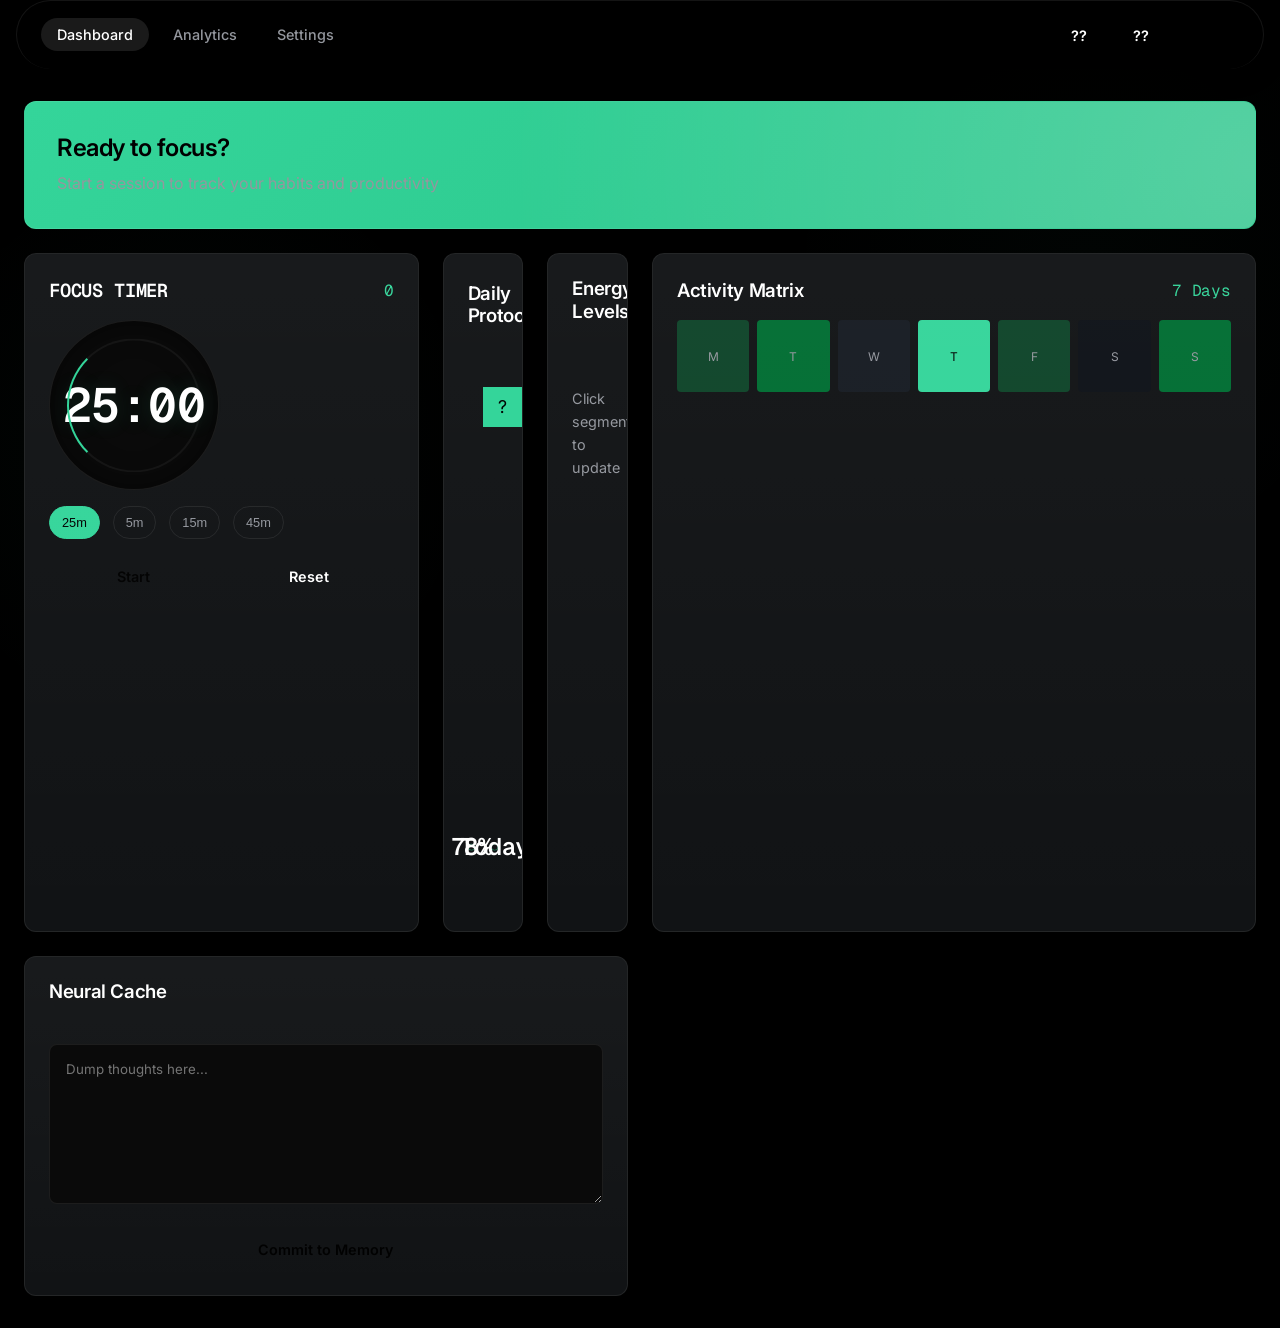
==== commit 798e274e: "Refactor index.html for improved structure and styling Updated the title, theme color, and added new" ====
--- a/index.html
+++ b/index.html
@@ -3,314 +3,223 @@
 <head>
   <meta charset="UTF-8">
   <meta name="viewport" content="width=device-width, initial-scale=1.0">
-  <meta name="theme-color" content="#FFF9EC">
-  <title>Loop* — the ADHD-friendly habit tracker</title>
-  <meta name="description" content="Forgiving streaks, visible timers, dopamine on tap. A habit tracker built for brains that zigzag.">
+  <title>Loop* | Focus System</title>
+  <link rel="manifest" href="manifest.json">
+  <meta name="theme-color" content="#000000">
+  <link rel="icon" type="image/svg+xml" href="icons/icon.svg">
+  
+  <!-- Fonts -->
   <link rel="preconnect" href="https://fonts.googleapis.com">
   <link rel="preconnect" href="https://fonts.gstatic.com" crossorigin>
-  <link href="https://fonts.googleapis.com/css2?family=Bricolage+Grotesque:opsz,wght@12..96,300..800&family=Atkinson+Hyperlegible:ital,wght@0,400;0,700;1,400&family=Space+Mono:wght@400;700&display=swap" rel="stylesheet">
-  <link rel="stylesheet" href="css/base.css">
+  <link href="https://fonts.googleapis.com/css2?family=Inter:wght@400;500;600&family=Geist+Mono:wght@400;500;600&display=swap" rel="stylesheet">
+  
+  <!-- Styles -->
+  <link rel="stylesheet" href="css/theme.css">
   <link rel="stylesheet" href="css/app.css">
-  <link rel="stylesheet" href="css/site.css">
-  <link rel="stylesheet" href="css/theme.css">
-  <link rel="stylesheet" href="css/mobile.css">
-  <link rel="stylesheet" href="css/pro.css">
-  <link rel="stylesheet" href="css/stats.css">
-  <link rel="manifest" href="manifest.json">
-  <link rel="icon" href="favicon.ico">
-  <link rel="icon" type="image/svg+xml" href="icons/icon.svg">
-  <script>
-    try{ const t = JSON.parse(localStorage.getItem('loop.state.v1')).theme;
-      if(t === 'night' || t === 'dusk') document.documentElement.setAttribute('data-theme', t); }catch(e){}
-  </script>
 </head>
 <body>
-
-  <!-- ambient floating stickers -->
-  <div class="ambient" aria-hidden="true">
-    <svg class="sticker st1" width="62" height="62" viewBox="0 0 64 64"><path d="M32 4l7 17 18 2-13.5 12 4 18L32 44l-15.5 9 4-18L7 23l18-2z" fill="#FFC933" stroke="#272130" stroke-width="3" stroke-linejoin="round"/></svg>
-    <svg class="sticker st2" width="48" height="66" viewBox="0 0 48 66"><path d="M30 2 L6 36 h14 l-6 26 26-36 h-15 z" fill="#4FA6FF" stroke="#272130" stroke-width="3" stroke-linejoin="round"/></svg>
-    <svg class="sticker st3" width="96" height="34" viewBox="0 0 96 34"><path d="M4 20 q10 -18 22 0 t22 0 t22 0 t22 0" fill="none" stroke="#FF6157" stroke-width="6" stroke-linecap="round"/></svg>
-    <svg class="sticker st4" width="56" height="56" viewBox="0 0 64 64"><circle cx="32" cy="32" r="27" fill="#1FBE9C" stroke="#272130" stroke-width="3"/><circle cx="23" cy="27" r="3.5" fill="#272130"/><circle cx="41" cy="27" r="3.5" fill="#272130"/><path d="M21 39 q11 10 22 0" fill="none" stroke="#272130" stroke-width="3.5" stroke-linecap="round"/></svg>
-    <svg class="sticker st5" width="52" height="50" viewBox="0 0 64 60"><path d="M32 54 C 6 36 8 12 24 10 c6 -1 8 4 8 4 s2 -5 8 -4 c16 2 18 26 -8 44z" fill="#FF8FC0" stroke="#272130" stroke-width="3" stroke-linejoin="round"/></svg>
-    <div class="big-ring r-a"></div>
-    <div class="big-ring r-b"></div>
-  </div>
-
-  <!-- affirmations ticker -->
-  <div class="ticker" aria-hidden="true">
-    <div class="ticker-track">
-      <div class="half"><i>done beats perfect</i><b>✦</b><i>tiny counts</i><b>✦</b><i>progress, not streaks</i><b>✦</b><i>brains welcome</i><b>✦</b><i>no shame zone</i><b>✦</b><i>dopamine on tap</i><b>✦</b></div>
-      <div class="half"><i>done beats perfect</i><b>✦</b><i>tiny counts</i><b>✦</b><i>progress, not streaks</i><b>✦</b><i>brains welcome</i><b>✦</b><i>no shame zone</i><b>✦</b><i>dopamine on tap</i><b>✦</b></div>
+  <!-- Ambient Ticker -->
+  <div class="ticker"></div>
+
+  <!-- Floating Navigation -->
+  <nav class="topbar">
+    <ul class="nav-links">
+      <li><a href="index.html" class="nav-link active">Dashboard</a></li>
+      <li><a href="stats.html" class="nav-link">Analytics</a></li>
+      <li><a href="#" class="nav-link">Settings</a></li>
+    </ul>
+    <div class="flex items-center gap-2">
+      <button class="btn btn-ghost" id="reminder-btn" title="Reminders">??</button>
+      <button class="btn btn-ghost" id="theme-btn" title="Toggle Theme">??</button>
+      <a href="#" class="btn btn-primary" data-open-pro>Pro</a>
     </div>
-  </div>
-
-  <header class="topbar">
-    <div class="container">
-      <a class="logo" href="#app">Loop<span class="spark">*</span> <span class="pill">beta v0.5</span></a>
-      <nav class="topnav">
-        <a href="#app">Board</a>
-        <a href="#focus">Focus</a>
-        <a href="stats.html">Stats</a>
-        <a href="#why">Why Loop</a>
-      </nav>
-        <button id="installBtn" class="icon-btn" hidden title="install Loop on this device">📲</button>
-        <button id="proBtn" class="pro-btn" data-open-pro title="Loop Pro — $5 once">🔒 Pro</button>
-        <button id="calmBtn" class="icon-btn" aria-pressed="false" title="calm mode — hides motion & decorations">🌿</button>
-        <button id="themeBtn" class="icon-btn" title="switch day / night">🌙</button>
-        <button id="soundBtn" class="icon-btn" aria-pressed="true" title="toggle sounds">🔊</button>
-        <button id="reminderBtn" class="icon-btn" aria-pressed="false" title="set reminders">🔔</button>
+  </nav>
+
+  <!-- Main Bento Grid -->
+  <main class="main-grid">
+    
+    <!-- Spotlight Hero -->
+    <section class="card spotlight area-spotlight">
+      <div class="spotlight-content">
+        <h2>Ready to focus?</h2>
+        <p class="text-dust">Start a session to track your habits and productivity</p>
+      </div>
+    </section>
+
+    <!-- Timer Orb -->
+    <section class="card area-timer card-hover">
+      <div class="flex justify-between items-center" style="margin-bottom: 1rem;">
+        <h3 class="mono">FOCUS TIMER</h3>
+        <span class="text-mint mono" id="session-count">0</span>
+      </div>
+      
+      <div class="timer-orb">
+        <div class="timer-ring"></div>
+        <div class="timer-display mono" id="timer-display">25:00</div>
+      </div>
+      
+      <div class="timer-controls">
+        <button class="preset-btn active" data-min="25">25m</button>
+        <button class="preset-btn" data-min="5">5m</button>
+        <button class="preset-btn" data-min="15">15m</button>
+        <button class="preset-btn" data-min="45">45m</button>
+      </div>
+      
+      <div class="flex gap-2" style="margin-top: 1rem;">
+        <button class="btn btn-primary" style="flex:1" id="start-timer">Start</button>
+        <button class="btn" style="flex:1" id="reset-timer">Reset</button>
+      </div>
+    </section>
+
+    <!-- Habits List -->
+    <section class="card area-habits">
+      <div class="flex justify-between items-center" style="margin-bottom: 1rem;">
+        <h3>Daily Protocols</h3>
+        <button class="btn btn-ghost" onclick="showComposer()">+ Add</button>
+      </div>
+      
+      <div id="habits-list">
+        <!-- Dynamic Content -->
+        <div class="habit-strip">
+          <div class="habit-check checked">?</div>
+          <div class="habit-info">
+            <div class="habit-name">Morning Meditation</div>
+            <div class="habit-streak mono">32 day streak</div>
+          </div>
+        </div>
+        
+        <div class="habit-strip">
+          <div class="habit-check"></div>
+          <div class="habit-info">
+            <div class="habit-name">Deep Work Session</div>
+            <div class="habit-streak mono">18 day streak</div>
+          </div>
+        </div>
+        
+        <div class="habit-strip">
+          <div class="habit-check"></div>
+          <div class="habit-info">
+            <div class="habit-name">Read 30 Minutes</div>
+            <div class="habit-streak mono">5 day streak</div>
+          </div>
+        </div>
+      </div>
+      
+      <!-- Progress Gauges -->
+      <div class="flex gap-4" style="margin-top: 2rem; justify-content: center;">
+        <div class="gauge">
+          <svg class="gauge-svg" viewBox="0 0 120 120">
+            <circle class="gauge-bg" cx="60" cy="60" r="54"></circle>
+            <circle class="gauge-fill" cx="60" cy="60" r="54"></circle>
+          </svg>
+          <div class="gauge-text mono">78%</div>
+        </div>
+        <div class="gauge">
+          <svg class="gauge-svg" viewBox="0 0 120 120">
+            <circle class="gauge-bg" cx="60" cy="60" r="54"></circle>
+            <circle class="gauge-fill" cx="60" cy="60" r="54"></circle>
+          </svg>
+          <div class="gauge-text mono">Today</div>
+        </div>
+      </div>
+    </section>
+
+    <!-- Energy Check-in -->
+    <section class="card area-energy">
+      <h3 style="margin-bottom: 1rem;">Energy Levels</h3>
+      <div class="energy-bar">
+        <div class="energy-segment filled"></div>
+        <div class="energy-segment filled"></div>
+        <div class="energy-segment filled"></div>
+        <div class="energy-segment"></div>
+        <div class="energy-segment"></div>
+      </div>
+      <p class="text-dust" style="margin-top: 1rem; font-size: 0.9rem;">Click segments to update</p>
+    </section>
+
+    <!-- Activity Heatmap -->
+    <section class="card area-stats">
+      <div class="flex justify-between items-center" style="margin-bottom: 1rem;">
+        <h3>Activity Matrix</h3>
+        <span class="text-mint mono">7 Days</span>
+      </div>
+      <div class="heatmap">
+        <div class="heatmap-cell l3">M</div>
+        <div class="heatmap-cell l4">T</div>
+        <div class="heatmap-cell l2">W</div>
+        <div class="heatmap-cell l5">T</div>
+        <div class="heatmap-cell l3">F</div>
+        <div class="heatmap-cell l1">S</div>
+        <div class="heatmap-cell l4">S</div>
+      </div>
+    </section>
+
+    <!-- Brain Dump -->
+    <section class="card area-stats">
+      <h3 style="margin-bottom: 1rem;">Neural Cache</h3>
+      <textarea class="brain-dump" placeholder="Dump thoughts here..."></textarea>
+      <button class="btn btn-primary" style="margin-top: 1rem; width: 100%;">Commit to Memory</button>
+    </section>
+
+  </main>
+
+  <!-- Composer Dialog -->
+  <dialog id="composer-dialog">
+    <h3 style="margin-bottom: 1rem;">New Protocol</h3>
+    <input type="text" class="input" placeholder="Name..." style="margin-bottom: 1rem;">
+    <div class="flex gap-2">
+      <button class="btn btn-primary" onclick="addHabit()">Create</button>
+      <button class="btn" onclick="closeComposer()">Cancel</button>
     </div>
-  </header>
-
-  <main>
-    <!-- ══════════ THE APP ══════════ -->
-    <section class="container app-grid" id="app">
-
-      <section class="panel today">
-        <div class="today-head">
-          <div>
-            <h1>Today</h1>
-            <p class="today-date" id="todayDate"></p>
-          </div>
-          <div class="ring-wrap" title="today's progress">
-            <svg class="ring" viewBox="0 0 76 76">
-              <circle class="bg" cx="38" cy="38" r="30"/>
-              <circle class="fg" id="ringFg" cx="38" cy="38" r="30"/>
-            </svg>
-            <span class="ring-label" id="ringLabel">0/0</span>
-          </div>
-        </div>
-
-        <div class="battery">
-          <span class="battery-label">⚡ Energy check-in</span>
-          <div class="battery-cells" id="batteryCells">
-            <button class="bcell" aria-label="energy 1 of 5"></button>
-            <button class="bcell" aria-label="energy 2 of 5"></button>
-            <button class="bcell" aria-label="energy 3 of 5"></button>
-            <button class="bcell" aria-label="energy 4 of 5"></button>
-            <button class="bcell" aria-label="energy 5 of 5"></button>
-          </div>
-          <span class="battery-note" id="batteryNote"></span>
-        </div>
-
-        <ul class="habit-list" id="habits-list"></ul>
-        <button id="addBtn" class="add-row">+ add a tiny habit</button>
-        <button id="archiveBtn" class="archive-toggle" hidden>🗄 archive (0)</button>
-        <div class="brain-dump">
-          <label for="brainDump" class="bd-label">🧠 clear the RAM (brain dump)</label>
-          <textarea id="brainDump" rows="3" placeholder="intrusive thoughts, to-dos, random ideas... they're safe here."></textarea>
-        </div>
-        <div id="archiveTray" class="archive-tray" hidden></div>
-        <div id="doneBanner" class="done-banner" hidden></div>
-      </section>
-
-      <aside class="side">
-
-        <section class="panel spotlight">
-          <h2>🎯 Just one thing <span class="chip">anti-overwhelm</span></h2>
-          <div class="spot-card" id="spotCard"></div>
-          <div class="spot-actions">
-            <button class="btn btn-primary" id="spotDone">Done ✓</button>
-            <button class="btn" id="spotShuffle">Shuffle 🔀</button>
-          </div>
-        </section>
-
-        <section class="panel timer" id="focus">
-          <h2>⏳ Focus timer <span class="chip">time blindness fix</span></h2>
-          <div class="timer-body">
-            <div class="timer-ring-wrap">
-              <svg class="timer-ring" viewBox="0 0 120 120">
-                <circle class="bg" cx="60" cy="60" r="54"/>
-                <circle class="fg" id="tRing" cx="60" cy="60" r="54"/>
-              </svg>
-              <span class="timer-digits" id="timer-display">15:00</span>
-            </div>
-            <div class="timer-presets">
-              <button class="preset" data-min="10">10 min</button>
-              <button class="preset active" data-min="15">15 min</button>
-              <button class="preset" data-min="25">25 min</button>
-            </div>
-            <div class="timer-controls">
-              <button class="btn btn-primary" id="tStart">Start</button>
-              <button class="btn" id="tReset">Reset</button>
-            </div>
-            <p class="whisper" id="tWhisper">press start when you're-ish ready</p>
-          </div>
-        </section>
-
-        <section class="panel week">
-          <h2>🗓️ Last 7 days</h2>
-          <div class="heat" id="heatmap"></div>
-          <a class="btn mini report-btn" href="stats.html">📊 weekly report</a>
-        </section>
-
-      </aside>
-    </section>
-
-    <!-- ══════════ WHY LOOP ══════════ -->
-    <section id="why" class="rules">
-      <div class="container">
-        <span class="kicker reveal">the loop method</span>
-        <h2 class="section-title reveal">House rules for brains that
-          <span class="u">zigzag<svg viewBox="0 0 120 10" preserveAspectRatio="none" aria-hidden="true"><path d="M2 7 q10 -8 20 0 t20 0 t20 0 t20 0 t20 0" fill="none" stroke="#FF6157" stroke-width="4" stroke-linecap="round"/></svg></span>
-        </h2>
-
-        <div class="rule reveal" style="--acc:var(--coral)">
-          <span class="rule-num">01</span>
-          <div><h3>Streaks that forgive</h3><p>Missed a day? One built-in grace day keeps your flame alive. Momentum over perfection, always — shame is not a retention strategy.</p></div>
-          <span class="rule-tag">#no-shame</span>
-        </div>
-        <div class="rule reveal" style="--acc:var(--sun)">
-          <span class="rule-num">02</span>
-          <div><h3>Make it stupidly small</h3><p>"Open the notebook" counts. Habits here are sized for low-spoon days, because the bar you clear is the bar that works.</p></div>
-          <span class="rule-tag">#tiny-wins</span>
-        </div>
-        <div class="rule reveal" style="--acc:var(--mint)">
-          <span class="rule-num">03</span>
-          <div><h3>Dopamine on tap</h3><p>Confetti, chimes, streak flames, satisfying pops. Instant feedback isn't decoration — for an ADHD brain it's the medicine.</p></div>
-          <span class="rule-tag">#rewards</span>
-        </div>
-        <div class="rule reveal" style="--acc:var(--sky)">
-          <span class="rule-num">04</span>
-          <div><h3>Time you can actually see</h3><p>Ring timers turn invisible minutes into a shape your brain can hold. Short sprints beat vague "I'll do it later" every time.</p></div>
-          <span class="rule-tag">#time-blindness</span>
-        </div>
-        <div class="rule reveal" style="--acc:var(--grape)">
-          <span class="rule-num">05</span>
-          <div><h3>Your data never leaves</h3><p>Everything lives in your browser via localStorage. No account, no cloud, no guilt-trip push notifications at 9pm.</p></div>
-          <span class="rule-tag">#local-first</span>
-        </div>
-      </div>
-    </section>
-
-    <!-- ══════════ CTA ══════════ -->
-    <section class="cta">
-      <span class="deco d1" aria-hidden="true">✦</span>
-      <span class="deco d2" aria-hidden="true">✓</span>
-      <span class="deco d3" aria-hidden="true">⚡</span>
-      <div class="container">
-        <h2 class="reveal">Enough reading.<br>Go check one box.</h2>
-        <button class="btn reveal" id="ctaBtn">↑ open my board</button>
-      </div>
-    </section>
-  </main>
-
-  <footer>
-    <div class="container">
-      <div class="foot-logo display">Loop<span class="spark">*</span></div>
-      <p class="fine">habit tracking for zigzag brains · a bad day never deletes your progress</p>
-      <p class="fine">v0.5 · core loop · sounds optional, confetti mandatory</p>
-    </div>
-    <div class="data-bar">
-      <button class="btn mini" id="exportBtn">⬇ save backup</button>
-      <button class="btn mini" id="importBtn">⬆ restore backup</button>
-      <button class="btn mini" id="csvBtn">📤 CSV</button>
-      <input type="file" id="importFile" accept=".json,application/json" hidden>
-      <button class="btn mini danger" id="wipeBtn">start fresh</button>
-    </div>
-  </footer>
-
-  <!-- habit composer -->
-  <dialog id="composer">
-    <form id="habitForm">
-      <h3>New tiny habit ✨</h3>
-      <p class="hint">Make it stupidly small. "Open the notebook" counts.</p>
-
-      <label class="field-label" for="hName">name it</label>
-      <input id="hName" maxlength="40" placeholder="e.g. one glass of water" autocomplete="off">
-
-      <span class="field-label">pick an emoji</span>
-      <div class="pick-row" id="emojiRow"></div>
-
-      <span class="field-label">pick a color</span>
-      <div class="pick-row" id="colorRow"></div>
-
-      <label class="field-label" for="hFreq">how often</label>
-      <select id="hFreq">
-        <option value="daily">Every day</option>
-        <option value="weekdays">Weekdays only</option>
-        <option value="3x">3× a week (flexible)</option>
-      </select>
-
-      <label class="field-label" for="hNote">why it matters (optional)</label>
-      <textarea id="hNote" rows="2" maxlength="120" placeholder="future me will feel calmer"></textarea>
-      <menu>
-        <button type="button" class="btn" id="cancelBtn">cancel</button>
-        <button type="submit" class="btn btn-primary">add it ✓</button>
-      </menu>
-    </form>
   </dialog>
 
-  <div id="confettiLayer" aria-hidden="true"></div>
-
   <!-- Pro Modal -->
-  <dialog id="proModal">
-    <h3>Loop Pro <span class="pro-price">$5 once</span></h3>
-    <p class="hint">pay once, forever yours — and it keeps the free version free.</p>
-    <ul class="pro-list">
-      <li>🏆 milestone badges — every streak you've ever survived</li>
-      <li>📅 month view — 30 days of your zigzag at a glance</li>
-      <li>🌆 dusk theme — a third way to see Loop</li>
-      <li>📤 CSV export — your data, spreadsheet-ready</li>
-      <li>💛 funds more ADHD-first features</li>
-    </ul>
-    <a class="btn btn-primary" id="buyLink" href="#" target="_blank" rel="noopener">get my key →</a>
-    <label class="field-label" for="proKey">already have a key?</label>
-    <div class="pro-key-row">
-      <input id="proKey" placeholder="paste the key from your receipt" autocomplete="off">
-      <button class="btn btn-primary" id="activateBtn">unlock</button>
-    </div>
-    <p class="pro-note" id="proNote"></p>
-    <span class="field-label">themes</span>
-    <div class="pick-row">
-      <button class="theme-dot" data-theme="day" style="background:#FFF9EC" title="day"></button>
-      <button class="theme-dot" data-theme="night" style="background:#17141F" title="night"></button>
-      <button class="theme-dot pro-only" data-theme="dusk" style="background:#232946" title="dusk (Pro)"></button>
-    </div>
-    <menu><button type="button" class="btn" id="proClose">close</button></menu>
+  <dialog id="pro-modal">
+    <h2 class="text-mint">Loop* Pro</h2>
+    <p class="text-dust" style="margin: 1rem 0;">Unlock advanced analytics, unlimited habits, and cloud sync.</p>
+    <button class="btn btn-primary" style="width: 100%; margin-bottom: 0.5rem;">Upgrade - $4/mo</button>
+    <button class="btn" onclick="document.getElementById('pro-modal').close()" style="width: 100%;">Maybe Later</button>
   </dialog>
 
-  <!-- Reminder Modal -->
-  <dialog id="reminderModal">
-    <h3>🔔 Reminders</h3>
-    <p class="hint">Get notified to check your habits at specific times.</p>
-    
-    <div class="reminder-toggle-row">
-      <label class="toggle-label">
-        <input type="checkbox" id="reminderEnabled">
-        <span class="toggle-text">Enable reminders</span>
-      </label>
-    </div>
-    
-    <div class="reminder-times-section">
-      <label class="field-label" for="reminderTimes">Reminder times</label>
-      <p class="hint">Add times when you want to be reminded (24-hour format)</p>
-      <div class="time-input-row">
-        <input type="time" id="newTimeInput" step="300">
-        <button class="btn btn-primary" id="addTimeBtn">+ Add</button>
-      </div>
-      <div class="time-list" id="timeList"></div>
-    </div>
-    
-    <div class="reminder-test-row">
-      <button class="btn" id="testNotifBtn">🧪 Test notification</button>
-    </div>
-    
-    <menu><button type="button" class="btn" id="reminderClose">close</button></menu>
-  </dialog>
-
-  <!-- order matters: fx.js before extras.js and app.js -->
-  <script src="js/storage.js"></script>
-  <script src="js/habits.js"></script>
-  <script src="js/fx.js"></script>
-  <script src="js/timer.js"></script>
-  <script src="js/extras.js"></script>
+  <!-- Scripts -->
   <script src="js/app.js"></script>
-  <script src="js/settings.js"></script>   <!-- after app.js — order matters -->
-  <script src="js/pro.js"></script>   <!-- after settings.js -->
-  <script src="js/reminders.js"></script>   <!-- reminders system -->
-  <script src="js/reminder-ui.js"></script>   <!-- reminder modal UI -->
-  <script src="js/pwa.js"></script>
+  <script src="js/reminders.js"></script>
+  <script src="js/reminder-ui.js"></script>
+  <script>
+    // Initialize
+    document.addEventListener('DOMContentLoaded', () => {
+      if ('serviceWorker' in navigator) {
+        navigator.serviceWorker.register('sw.js');
+      }
+      
+      // Theme Toggle
+      document.getElementById('theme-btn').addEventListener('click', () => {
+        document.documentElement.setAttribute('data-theme', 
+          document.documentElement.getAttribute('data-theme') === 'dark' ? 'light' : 'dark'
+        );
+      });
+      
+      // Pro Modal
+      document.querySelectorAll('[data-open-pro]').forEach(el => {
+        el.addEventListener('click', (e) => {
+          e.preventDefault();
+          document.getElementById('pro-modal').showModal();
+        });
+      });
+    });
+
+    function showComposer() {
+      document.getElementById('composer-dialog').showModal();
+    }
+
+    function closeComposer() {
+      document.getElementById('composer-dialog').close();
+    }
+
+    function addHabit() {
+      // Implementation in app.js
+      closeComposer();
+    }
+  </script>
 </body>
-</html>+</html>
--- a/css/theme.css
+++ b/css/theme.css
@@ -1,224 +1,626 @@
-/* ═══════════ css/theme.css — NEON DESIGN SYSTEM ═══════════
-   Dark, calm, premium, developer-first.
-   Colors: Black (#000000), Near-black (#111315), Mint (#34D59A), Pale mint (#E4F1EB)
-   Typography: Inter (UI), Geist Mono (numbers/stats)
-*/
-
-/* --- 00 · Core Design Tokens --- */
+/* 
+ * LOOP THEME v3.0 - NEON DESIGN SYSTEM
+ * Complete Visual Overhaul
+ */
+
 :root {
-  /* Colors */
+  /* CORE PALETTE */
   --void: #000000;
-  --near-void: #111315;
-  --mint: #34D59A;
-  --pale-mint: #E4F1EB;
-  --white: #FFFFFF;
-  --gray: #94979E;
-  --gray-dim: rgba(148, 151, 158, 0.4);
-  
-  /* Legacy color references (for compatibility) */
-  --paper: var(--void);
-  --card: var(--near-void);
-  --ink: var(--white);
-  --ink-60: rgba(255, 255, 255, 0.6);
-  --ink-12: rgba(255, 255, 255, 0.12);
-  --sun: var(--mint);
-  --coral: var(--mint);
-  --tint: var(--mint);
-  --sky: var(--mint);
-  --grape: #B084F0;
-  
-  /* Typography */
-  --sans: 'Inter', -apple-system, BlinkMacSystemFont, 'Segoe UI', sans-serif;
-  --mono: 'Geist Mono', 'Space Mono', monospace;
-  
-  /* Shapes */
-  --r-pill: 9999px;
-  --r-card: 4px;
-  --r-sm: 4px;
-  --r: 4px;
-  
-  /* Shadows - minimal, flat design */
-  --shadow-sm: none;
-  --shadow: none;
-  --shadow-lg: none;
-  
-  /* Borders */
-  --line: 1px solid rgba(255, 255, 255, 0.15);
-  --line-dashed: 1px dashed rgba(255, 255, 255, 0.15);
-}
-
-/* --- 01 · Base Overrides --- */
+  --deep-space: #0a0a0a;
+  --nebula: #111315;
+  --starlight: #ffffff;
+  --dust: #94979e;
+  --mint-laser: #34d59a;
+  --mint-glow: rgba(52, 213, 154, 0.15);
+  --pale-mint: #e4f1eb;
+  
+  /* TYPOGRAPHY */
+  --font-sans: 'Inter', system-ui, -apple-system, sans-serif;
+  --font-mono: 'Geist Mono', 'Fira Code', monospace;
+  
+  /* SPACING SCALE */
+  --s-1: 4px;
+  --s-2: 8px;
+  --s-3: 12px;
+  --s-4: 16px;
+  --s-5: 24px;
+  --s-6: 32px;
+  --s-7: 48px;
+  --s-8: 64px;
+  
+  /* BORDERS & RADIUS */
+  --border-hairline: 1px solid rgba(255, 255, 255, 0.08);
+  --border-subtle: 1px solid rgba(255, 255, 255, 0.12);
+  --radius-sm: 4px;
+  --radius-md: 8px;
+  --radius-lg: 12px;
+  --radius-xl: 16px;
+  --radius-full: 9999px;
+  
+  /* SHADOWS - Layered Depth */
+  --shadow-float: 0 4px 24px rgba(0, 0, 0, 0.4);
+  --shadow-hover: 0 8px 32px rgba(0, 0, 0, 0.5);
+  --shadow-glow: 0 0 20px var(--mint-glow);
+  
+  /* ANIMATION */
+  --ease-spring: cubic-bezier(0.175, 0.885, 0.32, 1.275);
+  --ease-smooth: cubic-bezier(0.4, 0, 0.2, 1);
+  --duration-fast: 150ms;
+  --duration-normal: 300ms;
+  --duration-slow: 500ms;
+}
+
+/* BASE RESET */
+*, *::before, *::after {
+  box-sizing: border-box;
+  margin: 0;
+  padding: 0;
+}
+
+html {
+  font-size: 16px;
+  -webkit-font-smoothing: antialiased;
+  -moz-osx-font-smoothing: grayscale;
+}
+
 body {
-  background: var(--void);
-  color: var(--white);
-}
-
+  background-color: var(--void);
+  color: var(--starlight);
+  font-family: var(--font-sans);
+  line-height: 1.6;
+  overflow-x: hidden;
+  min-height: 100vh;
+}
+
+/* BACKGROUND ATMOSPHERE */
 body::before {
-  opacity: 0.03;
-}
-
+  content: '';
+  position: fixed;
+  inset: 0;
+  background: 
+    radial-gradient(circle at 15% 50%, rgba(52, 213, 154, 0.03) 0%, transparent 25%),
+    radial-gradient(circle at 85% 30%, rgba(52, 213, 154, 0.02) 0%, transparent 25%);
+  z-index: -1;
+  pointer-events: none;
+}
+
+/* TYPOGRAPHY */
+h1, h2, h3, h4, h5, h6 {
+  font-weight: 600;
+  letter-spacing: -0.02em;
+  line-height: 1.2;
+}
+
+.mono {
+  font-family: var(--font-mono);
+  letter-spacing: -0.01em;
+}
+
+/* BUTTONS - Pill Actuators */
+.btn {
+  display: inline-flex;
+  align-items: center;
+  justify-content: center;
+  gap: var(--s-2);
+  padding: var(--s-3) var(--s-5);
+  font-family: var(--font-sans);
+  font-weight: 500;
+  font-size: 0.9rem;
+  border-radius: var(--radius-full);
+  border: var(--border-hairline);
+  background: var(--nebula);
+  color: var(--starlight);
+  cursor: pointer;
+  transition: all var(--duration-fast) var(--ease-smooth);
+  text-decoration: none;
+  min-height: 44px; /* Touch target */
+}
+
+.btn:hover {
+  background: rgba(255, 255, 255, 0.1);
+  transform: translateY(-1px);
+  border-color: rgba(255, 255, 255, 0.2);
+}
+
+.btn:active {
+  transform: translateY(0);
+}
+
+.btn-primary {
+  background: var(--mint-laser);
+  color: var(--void);
+  border: none;
+  font-weight: 600;
+}
+
+.btn-primary:hover {
+  background: #2bc48a;
+  box-shadow: var(--shadow-glow);
+}
+
+.btn-ghost {
+  background: transparent;
+  border: none;
+  color: var(--dust);
+}
+
+.btn-ghost:hover {
+  color: var(--starlight);
+  background: rgba(255, 255, 255, 0.05);
+}
+
+/* CARDS - Floating Panels */
+.card {
+  background: var(--nebula);
+  border: var(--border-hairline);
+  border-radius: var(--radius-lg);
+  padding: var(--s-5);
+  position: relative;
+  overflow: hidden;
+  transition: all var(--duration-normal) var(--ease-smooth);
+}
+
+.card::before {
+  content: '';
+  position: absolute;
+  inset: 0;
+  background: linear-gradient(180deg, rgba(255,255,255,0.03) 0%, transparent 100%);
+  pointer-events: none;
+}
+
+.card-hover:hover {
+  transform: translateY(-2px);
+  box-shadow: var(--shadow-hover);
+  border-color: rgba(255, 255, 255, 0.2);
+}
+
+/* INPUTS */
+.input {
+  width: 100%;
+  padding: var(--s-3) var(--s-4);
+  background: var(--deep-space);
+  border: var(--border-hairline);
+  border-radius: var(--radius-md);
+  color: var(--starlight);
+  font-family: var(--font-sans);
+  font-size: 0.95rem;
+  transition: all var(--duration-fast);
+  min-height: 44px;
+}
+
+.input:focus {
+  outline: none;
+  border-color: var(--mint-laser);
+  box-shadow: 0 0 0 2px var(--mint-glow);
+}
+
+/* DIALOGS */
+dialog {
+  background: var(--nebula);
+  border: var(--border-subtle);
+  border-radius: var(--radius-xl);
+  padding: var(--s-6);
+  color: var(--starlight);
+  box-shadow: var(--shadow-float);
+  max-width: 500px;
+  margin: auto;
+}
+
+dialog::backdrop {
+  background: rgba(0, 0, 0, 0.8);
+  backdrop-filter: blur(4px);
+}
+
+/* UTILITIES */
+.text-mint { color: var(--mint-laser); }
+.text-dust { color: var(--dust); }
+.text-center { text-align: center; }
+.flex { display: flex; }
+.items-center { align-items: center; }
+.justify-between { justify-content: space-between; }
+.gap-2 { gap: var(--s-2); }
+.gap-4 { gap: var(--s-4); }
+
+css/app.css:
+/* 
+ * LOOP APP v3.0 - Component Styles
+ * Complete Restructure
+ */
+
+/* TICKER - Subtle top indicator */
 .ticker {
-  background: var(--near-void);
-  border-bottom: var(--line);
-}
-
-.ticker-track {
-  animation-duration: 60s;
-}
-
-.ambient .sticker {
+  position: fixed;
+  top: 0;
+  left: 0;
+  right: 0;
+  height: 2px;
+  background: linear-gradient(90deg, 
+    transparent 0%, 
+    var(--mint-laser) 50%, 
+    transparent 100%);
   opacity: 0.5;
-}
-
-/* --- 02 · Calm Mode --- */
-body.calm .ambient { display: none; }
-body.calm .ticker-track { animation: none; }
-body.calm .spark,
-body.calm .flame.hot,
-body.calm .spot-emoji { animation: none; }
-body.calm .rule:hover { transform: none; }
-body.calm .habit:hover { transform: none; box-shadow: var(--shadow-sm); }
-body.calm #calmBtn { background: var(--mint); color: var(--void); }
-
-/* --- 03 · Night/Dusk Theme Support --- */
-[data-theme="night"],
-[data-theme="dusk"] {
-  color-scheme: dark;
-}
-
-/* --- 04 · Dialog Styling --- */
-dialog {
-  color: var(--white);
-  background: var(--near-void);
-  border: var(--line);
-  border-radius: var(--r-card);
-  box-shadow: none;
-}
-
-dialog::backdrop {
-  background: rgba(0, 0, 0, 0.7);
-}
-
-#hName::placeholder {
-  color: var(--gray);
-}
-
-/* --- 05 · Form Elements --- */
-textarea {
-  font: inherit;
-  color: inherit;
-  background: var(--near-void);
-  border: var(--line);
-}
-
-textarea#hNote {
+  z-index: 1000;
+  animation: flow 8s linear infinite;
+}
+
+@keyframes flow {
+  0% { transform: translateX(-100%); }
+  100% { transform: translateX(100vw); }
+}
+
+/* NAVIGATION - Floating Dock */
+.topbar {
+  position: sticky;
+  top: var(--s-4);
+  margin: 0 var(--s-4);
+  padding: var(--s-3) var(--s-5);
+  background: rgba(17, 19, 21, 0.8);
+  backdrop-filter: blur(12px);
+  border: var(--border-hairline);
+  border-radius: var(--radius-full);
+  display: flex;
+  justify-content: space-between;
+  align-items: center;
+  z-index: 100;
+  box-shadow: var(--shadow-float);
+}
+
+.nav-links {
+  display: flex;
+  gap: var(--s-2);
+  list-style: none;
+}
+
+.nav-link {
+  padding: var(--s-2) var(--s-4);
+  color: var(--dust);
+  text-decoration: none;
+  font-size: 0.9rem;
+  font-weight: 500;
+  border-radius: var(--radius-full);
+  transition: all var(--duration-fast);
+}
+
+.nav-link:hover, .nav-link.active {
+  color: var(--starlight);
+  background: rgba(255, 255, 255, 0.1);
+}
+
+/* MAIN LAYOUT - Bento Grid */
+.main-grid {
+  display: grid;
+  grid-template-columns: repeat(12, 1fr);
+  gap: var(--s-5);
+  max-width: 1400px;
+  margin: var(--s-6) auto;
+  padding: 0 var(--s-5);
+}
+
+/* GRID AREAS */
+.area-spotlight { grid-column: span 12; }
+.area-timer { grid-column: span 4; }
+area-habits { grid-column: span 8; }
+.area-stats { grid-column: span 6; }
+area-energy { grid-column: span 6; }
+
+@media (max-width: 1024px) {
+  .area-timer, .area-habits, .area-stats, .area-energy {
+    grid-column: span 12;
+  }
+}
+
+/* SPOTLIGHT CARD */
+.spotlight {
+  background: linear-gradient(135deg, var(--mint-laser) 0%, #2bc48a 100%);
+  color: var(--void);
+  padding: var(--s-6);
+  border-radius: var(--radius-lg);
+  position: relative;
+  overflow: hidden;
+}
+
+.spotlight::before {
+  content: '';
+  position: absolute;
+  top: -50%;
+  right: -50%;
+  width: 200%;
+  height: 200%;
+  background: radial-gradient(circle, rgba(255,255,255,0.2) 0%, transparent 60%);
+  animation: pulse 4s ease-in-out infinite;
+}
+
+@keyframes pulse {
+  0%, 100% { transform: scale(1); opacity: 0.5; }
+  50% { transform: scale(1.1); opacity: 0.8; }
+}
+
+.spotlight-content {
+  position: relative;
+  z-index: 1;
+}
+
+.spotlight h2 {
+  font-size: 1.5rem;
+  margin-bottom: var(--s-2);
+}
+
+/* TIMER ORB */
+.timer-orb {
+  aspect-ratio: 1;
+  border-radius: 50%;
+  background: var(--deep-space);
+  border: var(--border-hairline);
+  display: flex;
+  flex-direction: column;
+  align-items: center;
+  justify-content: center;
+  position: relative;
+  box-shadow: inset 0 0 30px rgba(0,0,0,0.5);
+}
+
+.timer-display {
+  font-family: var(--font-mono);
+  font-size: 3rem;
+  font-weight: 600;
+  color: var(--starlight);
+  text-shadow: 0 0 20px var(--mint-glow);
+}
+
+.timer-ring {
+  position: absolute;
+  inset: 10%;
+  border-radius: 50%;
+  border: 2px solid rgba(255,255,255,0.05);
+  border-top-color: var(--mint-laser);
+  animation: spin 1s linear infinite;
+}
+
+@keyframes spin {
+  to { transform: rotate(360deg); }
+}
+
+.timer-controls {
+  display: flex;
+  gap: var(--s-2);
+  margin-top: var(--s-4);
+}
+
+.preset-btn {
+  padding: var(--s-2) var(--s-3);
+  font-size: 0.8rem;
+  border-radius: var(--radius-full);
+  background: transparent;
+  border: var(--border-hairline);
+  color: var(--dust);
+  cursor: pointer;
+  transition: all var(--duration-fast);
+}
+
+.preset-btn.active {
+  background: var(--mint-laser);
+  color: var(--void);
+  border-color: var(--mint-laser);
+}
+
+/* HABIT STRIPS */
+.habit-strip {
+  display: flex;
+  align-items: center;
+  padding: var(--s-4);
+  background: var(--deep-space);
+  border: var(--border-hairline);
+  border-radius: var(--radius-md);
+  margin-bottom: var(--s-3);
+  transition: all var(--duration-fast);
+  cursor: pointer;
+}
+
+.habit-strip:hover {
+  background: var(--nebula);
+  transform: translateX(4px);
+  border-color: rgba(255,255,255,0.2);
+}
+
+.habit-check {
+  width: 24px;
+  height: 24px;
+  border: 2px solid var(--dust);
+  border-radius: 6px;
+  margin-right: var(--s-3);
+  display: flex;
+  align-items: center;
+  justify-content: center;
+  transition: all var(--duration-fast);
+}
+
+.habit-check.checked {
+  background: var(--mint-laser);
+  border-color: var(--mint-laser);
+  color: var(--void);
+}
+
+.habit-info {
+  flex: 1;
+}
+
+.habit-name {
+  font-weight: 500;
+  color: var(--starlight);
+}
+
+.habit-streak {
+  font-family: var(--font-mono);
+  font-size: 0.8rem;
+  color: var(--mint-laser);
+}
+
+/* PROGRESS GAUGE */
+.gauge {
+  position: relative;
+  width: 120px;
+  height: 120px;
+}
+
+.gauge-svg {
+  transform: rotate(-90deg);
   width: 100%;
-  border-radius: var(--r-sm);
-  padding: 0.7rem 0.9rem;
+  height: 100%;
+}
+
+.gauge-bg {
+  fill: none;
+  stroke: var(--deep-space);
+  stroke-width: 8;
+}
+
+.gauge-fill {
+  fill: none;
+  stroke: var(--mint-laser);
+  stroke-width: 8;
+  stroke-linecap: round;
+  stroke-dasharray: 339;
+  stroke-dashoffset: 0;
+  transition: stroke-dashoffset var(--duration-slow) var(--ease-smooth);
+}
+
+.gauge-text {
+  position: absolute;
+  top: 50%;
+  left: 50%;
+  transform: translate(-50%, -50%);
+  font-family: var(--font-mono);
+  font-size: 1.5rem;
+  font-weight: 600;
+}
+
+/* ENERGY BAR */
+.energy-bar {
+  display: flex;
+  gap: 4px;
+  height: 32px;
+  align-items: center;
+}
+
+.energy-segment {
+  flex: 1;
+  background: var(--deep-space);
+  border-radius: 4px;
+  position: relative;
+  overflow: hidden;
+}
+
+.energy-segment.filled {
+  background: var(--mint-laser);
+}
+
+.energy-segment.filled::after {
+  content: '';
+  position: absolute;
+  inset: 0;
+  background: linear-gradient(90deg, transparent, rgba(255,255,255,0.3), transparent);
+  animation: shimmer 2s infinite;
+}
+
+@keyframes shimmer {
+  0% { transform: translateX(-100%); }
+  100% { transform: translateX(100%); }
+}
+
+/* HEATMAP GRID */
+.heatmap {
+  display: grid;
+  grid-template-columns: repeat(7, 1fr);
+  gap: 4px;
+}
+
+.heatmap-cell {
+  aspect-ratio: 1;
+  background: var(--deep-space);
+  border-radius: 4px;
+  display: flex;
+  align-items: center;
+  justify-content: center;
+  font-size: 0.75rem;
+  color: var(--dust);
+  transition: all var(--duration-fast);
+}
+
+.heatmap-cell:hover {
+  transform: scale(1.1);
+  border: 1px solid var(--mint-laser);
+}
+
+.heatmap-cell.l1 { background: #0d1117; }
+.heatmap-cell.l2 { background: #161b22; }
+.heatmap-cell.l3 { background: #0e4429; }
+.heatmap-cell.l4 { background: #006d32; }
+.heatmap-cell.l5 { background: var(--mint-laser); color: var(--void); }
+
+/* BRAIN DUMP */
+.brain-dump {
+  width: 100%;
+  min-height: 160px;
+  background: var(--deep-space);
+  border: var(--border-hairline);
+  border-radius: var(--radius-md);
+  padding: var(--s-4);
+  color: var(--starlight);
+  font-family: var(--font-sans);
   resize: vertical;
-}
-
-/* --- 06 · Buttons --- */
-.edit, .del {
-  width: 36px;
-  height: 36px;
-  flex: none;
-  border: var(--line);
-  border-radius: var(--r-sm);
-  background: var(--near-void);
-  font-size: 0.85rem;
-  opacity: 0;
-  transition: opacity 0.15s, background 0.15s;
-}
-
-.habit:hover .edit, .habit:focus-within .edit,
-.habit:hover .del, .habit:focus-within .del {
-  opacity: 1;
-}
-
-.edit:hover { background: var(--mint); color: var(--void); }
-.del:hover { background: #FF6157; color: var(--white); }
-
-@media (hover: none) {
-  .del, .edit { opacity: 1; }
-}
-
-.note-chip {
-  font-size: 0.9rem;
-  cursor: help;
-  flex: none;
-  color: var(--gray);
-}
-
-.archive-toggle {
-  margin-top: 0.8rem;
-  font-family: var(--mono);
-  font-size: 0.75rem;
-  border: var(--line-dashed);
-  border-radius: var(--r-pill);
-  padding: 0.4rem 1rem;
-  color: var(--gray);
-}
-
-.archive-toggle:hover {
-  background: rgba(176, 132, 240, 0.15);
-}
-
-.archive-tray {
-  margin-top: 0.8rem;
-  display: grid;
-  gap: 0.5rem;
-  border: var(--line-dashed);
-  border-radius: var(--r-sm);
-  padding: 0.9rem;
-  background: rgba(176, 132, 240, 0.08);
-}
-
-.arch-row {
-  display: flex;
-  align-items: center;
-  gap: 0.7rem;
-}
-
-.arch-name {
-  flex: 1;
-  font-size: 0.9rem;
-  opacity: 0.6;
-  text-decoration: line-through;
-}
-
-.arch-row .btn.mini {
-  box-shadow: none;
-  border: var(--line);
-}
-
-.report-btn {
-  margin-top: 1rem;
-  width: 100%;
-  border-radius: var(--r-pill);
-}
-
-/* --- 07 · Data Bar --- */
-.data-bar {
-  width: 100%;
-  display: flex;
-  gap: 0.7rem;
-  flex-wrap: wrap;
-  margin-top: 1.5rem;
-  padding-top: 1.2rem;
-  border-top: var(--line-dashed);
-}
-
-.btn.mini {
-  font-size: 0.75rem;
-  padding: 0.45rem 1rem;
-  background: var(--near-void);
-  color: var(--white);
-  border: var(--line);
-  border-radius: var(--r-pill);
-}
-
-.btn.mini.danger {
-  background: rgba(255, 97, 87, 0.15);
-  color: #FF6157;
-}+  transition: all var(--duration-fast);
+}
+
+.brain-dump:focus {
+  outline: none;
+  border-color: var(--mint-laser);
+  box-shadow: 0 0 0 2px var(--mint-glow);
+}
+
+/* CONFETTI */
+.confetti {
+  position: fixed;
+  width: 10px;
+  height: 10px;
+  background: var(--mint-laser);
+  animation: fall linear forwards;
+  pointer-events: none;
+  z-index: 999;
+}
+
+@keyframes fall {
+  to {
+    transform: translateY(100vh) rotate(720deg);
+    opacity: 0;
+  }
+}
+
+/* RESPONSIVE */
+@media (max-width: 768px) {
+  .main-grid {
+    grid-template-columns: 1fr;
+    gap: var(--s-4);
+    margin: var(--s-4) auto;
+  }
+  
+  .topbar {
+    top: 0;
+    margin: 0;
+    border-radius: 0;
+    border: none;
+    border-bottom: var(--border-hairline);
+  }
+  
+  .timer-display {
+    font-size: 2rem;
+  }
+  
+  .nav-links {
+    gap: var(--s-1);
+  }
+  
+  .nav-link {
+    padding: var(--s-2);
+    font-size: 0.8rem;
+  }
+}
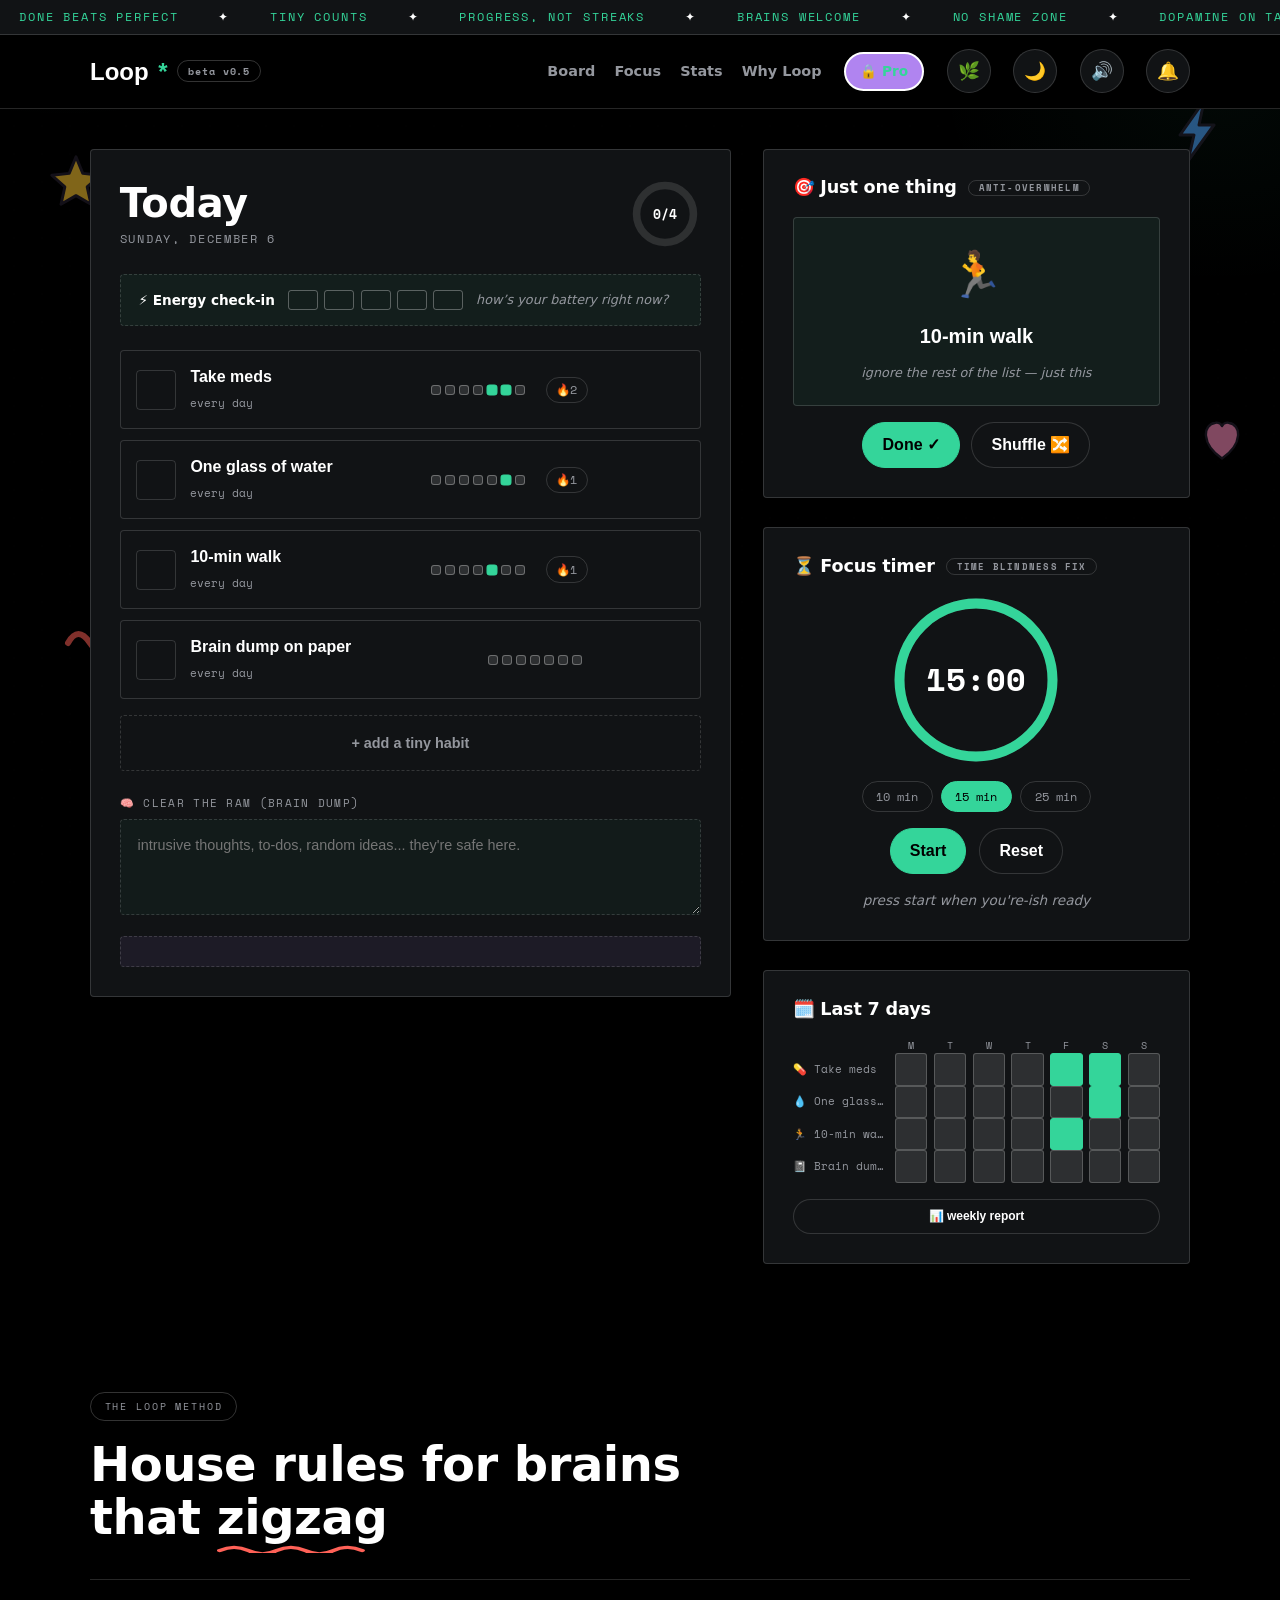
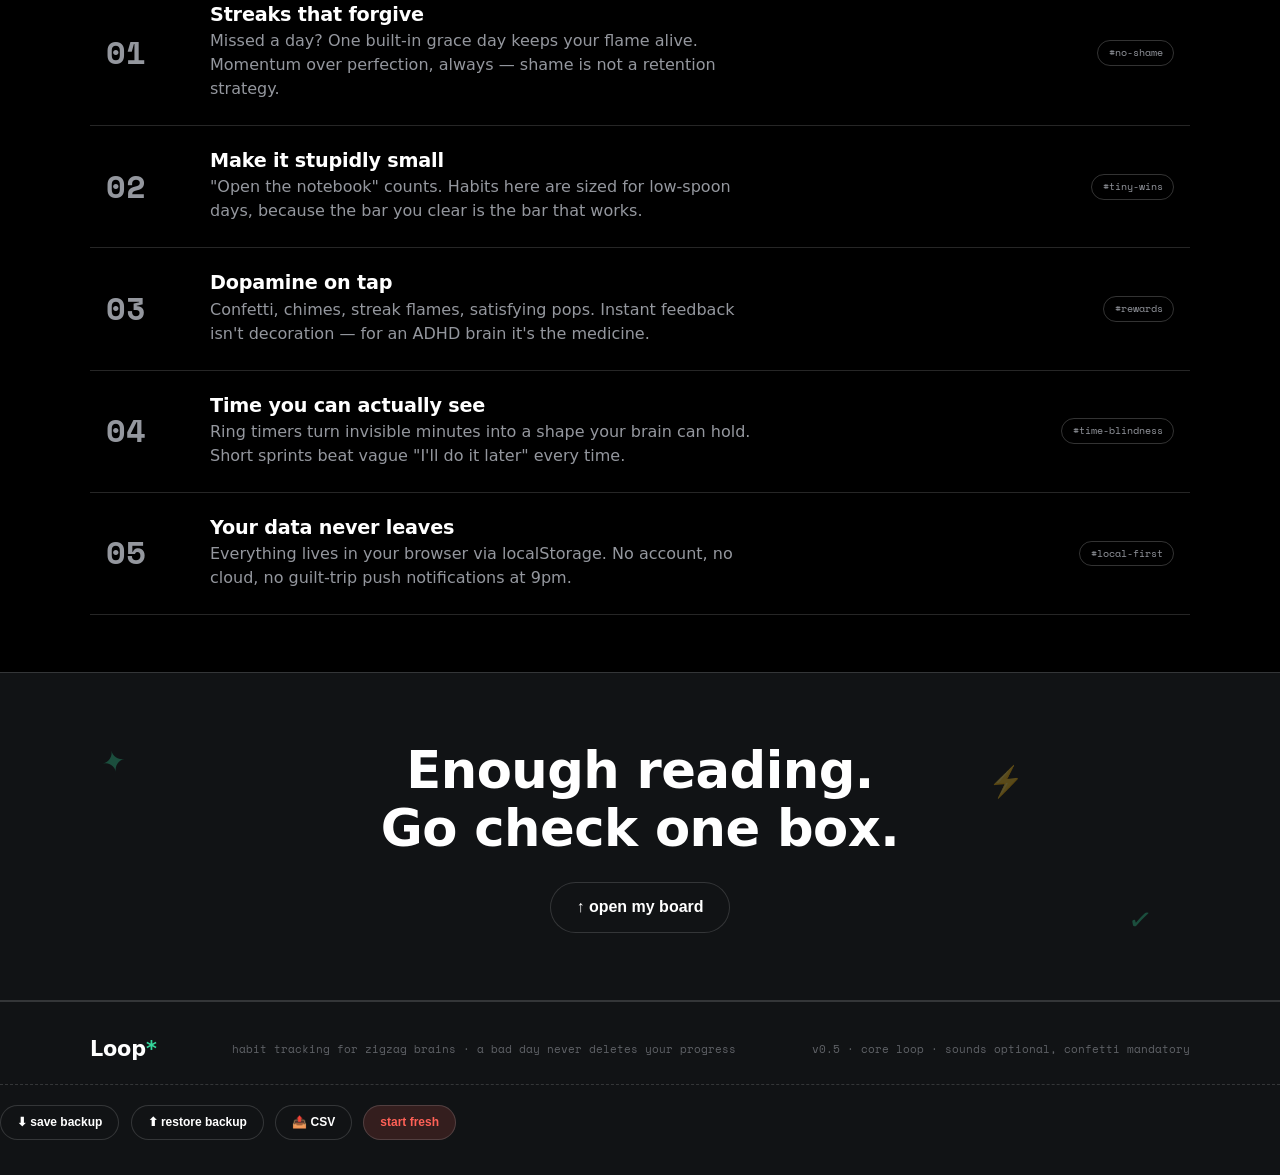
==== commit 1c4f69ff: "Rebuild index.html with stats.html structure while preserving habit tracking functionality - Rebuilt" ====
--- a/index.html
+++ b/index.html
@@ -3,223 +3,314 @@
 <head>
   <meta charset="UTF-8">
   <meta name="viewport" content="width=device-width, initial-scale=1.0">
-  <title>Loop* | Focus System</title>
-  <link rel="manifest" href="manifest.json">
-  <meta name="theme-color" content="#000000">
-  <link rel="icon" type="image/svg+xml" href="icons/icon.svg">
-  
-  <!-- Fonts -->
+  <meta name="theme-color" content="#FFF9EC">
+  <title>Loop* — the ADHD-friendly habit tracker</title>
+  <meta name="description" content="Forgiving streaks, visible timers, dopamine on tap. A habit tracker built for brains that zigzag.">
   <link rel="preconnect" href="https://fonts.googleapis.com">
   <link rel="preconnect" href="https://fonts.gstatic.com" crossorigin>
-  <link href="https://fonts.googleapis.com/css2?family=Inter:wght@400;500;600&family=Geist+Mono:wght@400;500;600&display=swap" rel="stylesheet">
-  
-  <!-- Styles -->
+  <link href="https://fonts.googleapis.com/css2?family=Bricolage+Grotesque:opsz,wght@12..96,300..800&family=Atkinson+Hyperlegible:ital,wght@0,400;0,700;1,400&family=Space+Mono:wght@400;700&display=swap" rel="stylesheet">
+  <link rel="stylesheet" href="css/base.css">
+  <link rel="stylesheet" href="css/app.css">
+  <link rel="stylesheet" href="css/site.css">
   <link rel="stylesheet" href="css/theme.css">
-  <link rel="stylesheet" href="css/app.css">
+  <link rel="stylesheet" href="css/mobile.css">
+  <link rel="stylesheet" href="css/pro.css">
+  <link rel="stylesheet" href="css/stats.css">
+  <link rel="manifest" href="manifest.json">
+  <link rel="icon" href="favicon.ico">
+  <link rel="icon" type="image/svg+xml" href="icons/icon.svg">
+  <script>
+    try{ const t = JSON.parse(localStorage.getItem('loop.state.v1')).theme;
+      if(t === 'night' || t === 'dusk') document.documentElement.setAttribute('data-theme', t); }catch(e){}
+  </script>
 </head>
 <body>
-  <!-- Ambient Ticker -->
-  <div class="ticker"></div>
-
-  <!-- Floating Navigation -->
-  <nav class="topbar">
-    <ul class="nav-links">
-      <li><a href="index.html" class="nav-link active">Dashboard</a></li>
-      <li><a href="stats.html" class="nav-link">Analytics</a></li>
-      <li><a href="#" class="nav-link">Settings</a></li>
-    </ul>
-    <div class="flex items-center gap-2">
-      <button class="btn btn-ghost" id="reminder-btn" title="Reminders">??</button>
-      <button class="btn btn-ghost" id="theme-btn" title="Toggle Theme">??</button>
-      <a href="#" class="btn btn-primary" data-open-pro>Pro</a>
-    </div>
-  </nav>
-
-  <!-- Main Bento Grid -->
-  <main class="main-grid">
-    
-    <!-- Spotlight Hero -->
-    <section class="card spotlight area-spotlight">
-      <div class="spotlight-content">
-        <h2>Ready to focus?</h2>
-        <p class="text-dust">Start a session to track your habits and productivity</p>
+
+  <!-- ambient floating stickers -->
+  <div class="ambient" aria-hidden="true">
+    <svg class="sticker st1" width="62" height="62" viewBox="0 0 64 64"><path d="M32 4l7 17 18 2-13.5 12 4 18L32 44l-15.5 9 4-18L7 23l18-2z" fill="#FFC933" stroke="#272130" stroke-width="3" stroke-linejoin="round"/></svg>
+    <svg class="sticker st2" width="48" height="66" viewBox="0 0 48 66"><path d="M30 2 L6 36 h14 l-6 26 26-36 h-15 z" fill="#4FA6FF" stroke="#272130" stroke-width="3" stroke-linejoin="round"/></svg>
+    <svg class="sticker st3" width="96" height="34" viewBox="0 0 96 34"><path d="M4 20 q10 -18 22 0 t22 0 t22 0 t22 0" fill="none" stroke="#FF6157" stroke-width="6" stroke-linecap="round"/></svg>
+    <svg class="sticker st4" width="56" height="56" viewBox="0 0 64 64"><circle cx="32" cy="32" r="27" fill="#1FBE9C" stroke="#272130" stroke-width="3"/><circle cx="23" cy="27" r="3.5" fill="#272130"/><circle cx="41" cy="27" r="3.5" fill="#272130"/><path d="M21 39 q11 10 22 0" fill="none" stroke="#272130" stroke-width="3.5" stroke-linecap="round"/></svg>
+    <svg class="sticker st5" width="52" height="50" viewBox="0 0 64 60"><path d="M32 54 C 6 36 8 12 24 10 c6 -1 8 4 8 4 s2 -5 8 -4 c16 2 18 26 -8 44z" fill="#FF8FC0" stroke="#272130" stroke-width="3" stroke-linejoin="round"/></svg>
+    <div class="big-ring r-a"></div>
+    <div class="big-ring r-b"></div>
+  </div>
+
+  <!-- affirmations ticker -->
+  <div class="ticker" aria-hidden="true">
+    <div class="ticker-track">
+      <div class="half"><i>done beats perfect</i><b>✦</b><i>tiny counts</i><b>✦</b><i>progress, not streaks</i><b>✦</b><i>brains welcome</i><b>✦</b><i>no shame zone</i><b>✦</b><i>dopamine on tap</i><b>✦</b></div>
+      <div class="half"><i>done beats perfect</i><b>✦</b><i>tiny counts</i><b>✦</b><i>progress, not streaks</i><b>✦</b><i>brains welcome</i><b>✦</b><i>no shame zone</i><b>✦</b><i>dopamine on tap</i><b>✦</b></div>
+    </div>
+  </div>
+
+  <header class="topbar">
+    <div class="container">
+      <a class="logo" href="#app">Loop<span class="spark">*</span> <span class="pill">beta v0.5</span></a>
+      <nav class="topnav">
+        <a href="#app">Board</a>
+        <a href="#focus">Focus</a>
+        <a href="stats.html">Stats</a>
+        <a href="#why">Why Loop</a>
+      </nav>
+        <button id="installBtn" class="icon-btn" hidden title="install Loop on this device">📲</button>
+        <button id="proBtn" class="pro-btn" data-open-pro title="Loop Pro — $5 once">🔒 Pro</button>
+        <button id="calmBtn" class="icon-btn" aria-pressed="false" title="calm mode — hides motion & decorations">🌿</button>
+        <button id="themeBtn" class="icon-btn" title="switch day / night">🌙</button>
+        <button id="soundBtn" class="icon-btn" aria-pressed="true" title="toggle sounds">🔊</button>
+        <button id="reminderBtn" class="icon-btn" aria-pressed="false" title="set reminders">🔔</button>
+    </div>
+  </header>
+
+  <main>
+    <!-- ══════════ THE APP ══════════ -->
+    <section class="container app-grid" id="app">
+
+      <section class="panel today">
+        <div class="today-head">
+          <div>
+            <h1>Today</h1>
+            <p class="today-date" id="todayDate"></p>
+          </div>
+          <div class="ring-wrap" title="today's progress">
+            <svg class="ring" viewBox="0 0 76 76">
+              <circle class="bg" cx="38" cy="38" r="30"/>
+              <circle class="fg" id="ringFg" cx="38" cy="38" r="30"/>
+            </svg>
+            <span class="ring-label" id="ringLabel">0/0</span>
+          </div>
+        </div>
+
+        <div class="battery">
+          <span class="battery-label">⚡ Energy check-in</span>
+          <div class="battery-cells" id="batteryCells">
+            <button class="bcell" aria-label="energy 1 of 5"></button>
+            <button class="bcell" aria-label="energy 2 of 5"></button>
+            <button class="bcell" aria-label="energy 3 of 5"></button>
+            <button class="bcell" aria-label="energy 4 of 5"></button>
+            <button class="bcell" aria-label="energy 5 of 5"></button>
+          </div>
+          <span class="battery-note" id="batteryNote"></span>
+        </div>
+
+        <ul class="habit-list" id="habits-list"></ul>
+        <button id="addBtn" class="add-row">+ add a tiny habit</button>
+        <button id="archiveBtn" class="archive-toggle" hidden>🗄 archive (0)</button>
+        <div class="brain-dump">
+          <label for="brainDump" class="bd-label">🧠 clear the RAM (brain dump)</label>
+          <textarea id="brainDump" rows="3" placeholder="intrusive thoughts, to-dos, random ideas... they're safe here."></textarea>
+        </div>
+        <div id="archiveTray" class="archive-tray" hidden></div>
+        <div id="doneBanner" class="done-banner" hidden></div>
+      </section>
+
+      <aside class="side">
+
+        <section class="panel spotlight">
+          <h2>🎯 Just one thing <span class="chip">anti-overwhelm</span></h2>
+          <div class="spot-card" id="spotCard"></div>
+          <div class="spot-actions">
+            <button class="btn btn-primary" id="spotDone">Done ✓</button>
+            <button class="btn" id="spotShuffle">Shuffle 🔀</button>
+          </div>
+        </section>
+
+        <section class="panel timer" id="focus">
+          <h2>⏳ Focus timer <span class="chip">time blindness fix</span></h2>
+          <div class="timer-body">
+            <div class="timer-orb">
+              <svg class="timer-ring" viewBox="0 0 120 120">
+                <circle class="bg" cx="60" cy="60" r="54"/>
+                <circle class="fg" id="tRing" cx="60" cy="60" r="54"/>
+              </svg>
+              <span class="timer-digits" id="timer-display">15:00</span>
+            </div>
+            <div class="timer-presets">
+              <button class="preset" data-min="10">10 min</button>
+              <button class="preset active" data-min="15">15 min</button>
+              <button class="preset" data-min="25">25 min</button>
+            </div>
+            <div class="timer-controls">
+              <button class="btn btn-primary" id="tStart">Start</button>
+              <button class="btn" id="tReset">Reset</button>
+            </div>
+            <p class="whisper" id="tWhisper">press start when you're-ish ready</p>
+          </div>
+        </section>
+
+        <section class="panel week">
+          <h2>🗓️ Last 7 days</h2>
+          <div class="heat" id="heatmap"></div>
+          <a class="btn mini report-btn" href="stats.html">📊 weekly report</a>
+        </section>
+
+      </aside>
+    </section>
+
+    <!-- ══════════ WHY LOOP ══════════ -->
+    <section id="why" class="rules">
+      <div class="container">
+        <span class="kicker reveal">the loop method</span>
+        <h2 class="section-title reveal">House rules for brains that
+          <span class="u">zigzag<svg viewBox="0 0 120 10" preserveAspectRatio="none" aria-hidden="true"><path d="M2 7 q10 -8 20 0 t20 0 t20 0 t20 0 t20 0" fill="none" stroke="#FF6157" stroke-width="4" stroke-linecap="round"/></svg></span>
+        </h2>
+
+        <div class="rule reveal" style="--acc:var(--coral)">
+          <span class="rule-num">01</span>
+          <div><h3>Streaks that forgive</h3><p>Missed a day? One built-in grace day keeps your flame alive. Momentum over perfection, always — shame is not a retention strategy.</p></div>
+          <span class="rule-tag">#no-shame</span>
+        </div>
+        <div class="rule reveal" style="--acc:var(--sun)">
+          <span class="rule-num">02</span>
+          <div><h3>Make it stupidly small</h3><p>"Open the notebook" counts. Habits here are sized for low-spoon days, because the bar you clear is the bar that works.</p></div>
+          <span class="rule-tag">#tiny-wins</span>
+        </div>
+        <div class="rule reveal" style="--acc:var(--mint)">
+          <span class="rule-num">03</span>
+          <div><h3>Dopamine on tap</h3><p>Confetti, chimes, streak flames, satisfying pops. Instant feedback isn't decoration — for an ADHD brain it's the medicine.</p></div>
+          <span class="rule-tag">#rewards</span>
+        </div>
+        <div class="rule reveal" style="--acc:var(--sky)">
+          <span class="rule-num">04</span>
+          <div><h3>Time you can actually see</h3><p>Ring timers turn invisible minutes into a shape your brain can hold. Short sprints beat vague "I'll do it later" every time.</p></div>
+          <span class="rule-tag">#time-blindness</span>
+        </div>
+        <div class="rule reveal" style="--acc:var(--grape)">
+          <span class="rule-num">05</span>
+          <div><h3>Your data never leaves</h3><p>Everything lives in your browser via localStorage. No account, no cloud, no guilt-trip push notifications at 9pm.</p></div>
+          <span class="rule-tag">#local-first</span>
+        </div>
       </div>
     </section>
 
-    <!-- Timer Orb -->
-    <section class="card area-timer card-hover">
-      <div class="flex justify-between items-center" style="margin-bottom: 1rem;">
-        <h3 class="mono">FOCUS TIMER</h3>
-        <span class="text-mint mono" id="session-count">0</span>
-      </div>
-      
-      <div class="timer-orb">
-        <div class="timer-ring"></div>
-        <div class="timer-display mono" id="timer-display">25:00</div>
-      </div>
-      
-      <div class="timer-controls">
-        <button class="preset-btn active" data-min="25">25m</button>
-        <button class="preset-btn" data-min="5">5m</button>
-        <button class="preset-btn" data-min="15">15m</button>
-        <button class="preset-btn" data-min="45">45m</button>
-      </div>
-      
-      <div class="flex gap-2" style="margin-top: 1rem;">
-        <button class="btn btn-primary" style="flex:1" id="start-timer">Start</button>
-        <button class="btn" style="flex:1" id="reset-timer">Reset</button>
+    <!-- ══════════ CTA ══════════ -->
+    <section class="cta">
+      <span class="deco d1" aria-hidden="true">✦</span>
+      <span class="deco d2" aria-hidden="true">✓</span>
+      <span class="deco d3" aria-hidden="true">⚡</span>
+      <div class="container">
+        <h2 class="reveal">Enough reading.<br>Go check one box.</h2>
+        <button class="btn reveal" id="ctaBtn">↑ open my board</button>
       </div>
     </section>
-
-    <!-- Habits List -->
-    <section class="card area-habits">
-      <div class="flex justify-between items-center" style="margin-bottom: 1rem;">
-        <h3>Daily Protocols</h3>
-        <button class="btn btn-ghost" onclick="showComposer()">+ Add</button>
+  </main>
+
+  <footer>
+    <div class="container">
+      <div class="foot-logo display">Loop<span class="spark">*</span></div>
+      <p class="fine">habit tracking for zigzag brains · a bad day never deletes your progress</p>
+      <p class="fine">v0.5 · core loop · sounds optional, confetti mandatory</p>
+    </div>
+    <div class="data-bar">
+      <button class="btn mini" id="exportBtn">⬇ save backup</button>
+      <button class="btn mini" id="importBtn">⬆ restore backup</button>
+      <button class="btn mini" id="csvBtn">📤 CSV</button>
+      <input type="file" id="importFile" accept=".json,application/json" hidden>
+      <button class="btn mini danger" id="wipeBtn">start fresh</button>
+    </div>
+  </footer>
+
+  <!-- habit composer -->
+  <dialog id="composer">
+    <form id="habitForm">
+      <h3>New tiny habit ✨</h3>
+      <p class="hint">Make it stupidly small. "Open the notebook" counts.</p>
+
+      <label class="field-label" for="hName">name it</label>
+      <input id="hName" maxlength="40" placeholder="e.g. one glass of water" autocomplete="off">
+
+      <span class="field-label">pick an emoji</span>
+      <div class="pick-row" id="emojiRow"></div>
+
+      <span class="field-label">pick a color</span>
+      <div class="pick-row" id="colorRow"></div>
+
+      <label class="field-label" for="hFreq">how often</label>
+      <select id="hFreq">
+        <option value="daily">Every day</option>
+        <option value="weekdays">Weekdays only</option>
+        <option value="3x">3× a week (flexible)</option>
+      </select>
+
+      <label class="field-label" for="hNote">why it matters (optional)</label>
+      <textarea id="hNote" rows="2" maxlength="120" placeholder="future me will feel calmer"></textarea>
+      <menu>
+        <button type="button" class="btn" id="cancelBtn">cancel</button>
+        <button type="submit" class="btn btn-primary">add it ✓</button>
+      </menu>
+    </form>
+  </dialog>
+
+  <div id="confettiLayer" aria-hidden="true"></div>
+
+  <!-- Pro Modal -->
+  <dialog id="proModal">
+    <h3>Loop Pro <span class="pro-price">$5 once</span></h3>
+    <p class="hint">pay once, forever yours — and it keeps the free version free.</p>
+    <ul class="pro-list">
+      <li>🏆 milestone badges — every streak you've ever survived</li>
+      <li>📅 month view — 30 days of your zigzag at a glance</li>
+      <li>🌆 dusk theme — a third way to see Loop</li>
+      <li>📤 CSV export — your data, spreadsheet-ready</li>
+      <li>💛 funds more ADHD-first features</li>
+    </ul>
+    <a class="btn btn-primary" id="buyLink" href="#" target="_blank" rel="noopener">get my key →</a>
+    <label class="field-label" for="proKey">already have a key?</label>
+    <div class="pro-key-row">
+      <input id="proKey" placeholder="paste the key from your receipt" autocomplete="off">
+      <button class="btn btn-primary" id="activateBtn">unlock</button>
+    </div>
+    <p class="pro-note" id="proNote"></p>
+    <span class="field-label">themes</span>
+    <div class="pick-row">
+      <button class="theme-dot" data-theme="day" style="background:#FFF9EC" title="day"></button>
+      <button class="theme-dot" data-theme="night" style="background:#17141F" title="night"></button>
+      <button class="theme-dot pro-only" data-theme="dusk" style="background:#232946" title="dusk (Pro)"></button>
+    </div>
+    <menu><button type="button" class="btn" id="proClose">close</button></menu>
+  </dialog>
+
+  <!-- Reminder Modal -->
+  <dialog id="reminderModal">
+    <h3>🔔 Reminders</h3>
+    <p class="hint">Get notified to check your habits at specific times.</p>
+    
+    <div class="reminder-toggle-row">
+      <label class="toggle-label">
+        <input type="checkbox" id="reminderEnabled">
+        <span class="toggle-text">Enable reminders</span>
+      </label>
+    </div>
+    
+    <div class="reminder-times-section">
+      <label class="field-label" for="reminderTimes">Reminder times</label>
+      <p class="hint">Add times when you want to be reminded (24-hour format)</p>
+      <div class="time-input-row">
+        <input type="time" id="newTimeInput" step="300">
+        <button class="btn btn-primary" id="addTimeBtn">+ Add</button>
       </div>
-      
-      <div id="habits-list">
-        <!-- Dynamic Content -->
-        <div class="habit-strip">
-          <div class="habit-check checked">?</div>
-          <div class="habit-info">
-            <div class="habit-name">Morning Meditation</div>
-            <div class="habit-streak mono">32 day streak</div>
-          </div>
-        </div>
-        
-        <div class="habit-strip">
-          <div class="habit-check"></div>
-          <div class="habit-info">
-            <div class="habit-name">Deep Work Session</div>
-            <div class="habit-streak mono">18 day streak</div>
-          </div>
-        </div>
-        
-        <div class="habit-strip">
-          <div class="habit-check"></div>
-          <div class="habit-info">
-            <div class="habit-name">Read 30 Minutes</div>
-            <div class="habit-streak mono">5 day streak</div>
-          </div>
-        </div>
-      </div>
-      
-      <!-- Progress Gauges -->
-      <div class="flex gap-4" style="margin-top: 2rem; justify-content: center;">
-        <div class="gauge">
-          <svg class="gauge-svg" viewBox="0 0 120 120">
-            <circle class="gauge-bg" cx="60" cy="60" r="54"></circle>
-            <circle class="gauge-fill" cx="60" cy="60" r="54"></circle>
-          </svg>
-          <div class="gauge-text mono">78%</div>
-        </div>
-        <div class="gauge">
-          <svg class="gauge-svg" viewBox="0 0 120 120">
-            <circle class="gauge-bg" cx="60" cy="60" r="54"></circle>
-            <circle class="gauge-fill" cx="60" cy="60" r="54"></circle>
-          </svg>
-          <div class="gauge-text mono">Today</div>
-        </div>
-      </div>
-    </section>
-
-    <!-- Energy Check-in -->
-    <section class="card area-energy">
-      <h3 style="margin-bottom: 1rem;">Energy Levels</h3>
-      <div class="energy-bar">
-        <div class="energy-segment filled"></div>
-        <div class="energy-segment filled"></div>
-        <div class="energy-segment filled"></div>
-        <div class="energy-segment"></div>
-        <div class="energy-segment"></div>
-      </div>
-      <p class="text-dust" style="margin-top: 1rem; font-size: 0.9rem;">Click segments to update</p>
-    </section>
-
-    <!-- Activity Heatmap -->
-    <section class="card area-stats">
-      <div class="flex justify-between items-center" style="margin-bottom: 1rem;">
-        <h3>Activity Matrix</h3>
-        <span class="text-mint mono">7 Days</span>
-      </div>
-      <div class="heatmap">
-        <div class="heatmap-cell l3">M</div>
-        <div class="heatmap-cell l4">T</div>
-        <div class="heatmap-cell l2">W</div>
-        <div class="heatmap-cell l5">T</div>
-        <div class="heatmap-cell l3">F</div>
-        <div class="heatmap-cell l1">S</div>
-        <div class="heatmap-cell l4">S</div>
-      </div>
-    </section>
-
-    <!-- Brain Dump -->
-    <section class="card area-stats">
-      <h3 style="margin-bottom: 1rem;">Neural Cache</h3>
-      <textarea class="brain-dump" placeholder="Dump thoughts here..."></textarea>
-      <button class="btn btn-primary" style="margin-top: 1rem; width: 100%;">Commit to Memory</button>
-    </section>
-
-  </main>
-
-  <!-- Composer Dialog -->
-  <dialog id="composer-dialog">
-    <h3 style="margin-bottom: 1rem;">New Protocol</h3>
-    <input type="text" class="input" placeholder="Name..." style="margin-bottom: 1rem;">
-    <div class="flex gap-2">
-      <button class="btn btn-primary" onclick="addHabit()">Create</button>
-      <button class="btn" onclick="closeComposer()">Cancel</button>
-    </div>
+      <div class="time-list" id="timeList"></div>
+    </div>
+    
+    <div class="reminder-test-row">
+      <button class="btn" id="testNotifBtn">🧪 Test notification</button>
+    </div>
+    
+    <menu><button type="button" class="btn" id="reminderClose">close</button></menu>
   </dialog>
 
-  <!-- Pro Modal -->
-  <dialog id="pro-modal">
-    <h2 class="text-mint">Loop* Pro</h2>
-    <p class="text-dust" style="margin: 1rem 0;">Unlock advanced analytics, unlimited habits, and cloud sync.</p>
-    <button class="btn btn-primary" style="width: 100%; margin-bottom: 0.5rem;">Upgrade - $4/mo</button>
-    <button class="btn" onclick="document.getElementById('pro-modal').close()" style="width: 100%;">Maybe Later</button>
-  </dialog>
-
-  <!-- Scripts -->
+  <!-- order matters: fx.js before extras.js and app.js -->
+  <script src="js/storage.js"></script>
+  <script src="js/habits.js"></script>
+  <script src="js/fx.js"></script>
+  <script src="js/timer.js"></script>
+  <script src="js/extras.js"></script>
   <script src="js/app.js"></script>
-  <script src="js/reminders.js"></script>
-  <script src="js/reminder-ui.js"></script>
-  <script>
-    // Initialize
-    document.addEventListener('DOMContentLoaded', () => {
-      if ('serviceWorker' in navigator) {
-        navigator.serviceWorker.register('sw.js');
-      }
-      
-      // Theme Toggle
-      document.getElementById('theme-btn').addEventListener('click', () => {
-        document.documentElement.setAttribute('data-theme', 
-          document.documentElement.getAttribute('data-theme') === 'dark' ? 'light' : 'dark'
-        );
-      });
-      
-      // Pro Modal
-      document.querySelectorAll('[data-open-pro]').forEach(el => {
-        el.addEventListener('click', (e) => {
-          e.preventDefault();
-          document.getElementById('pro-modal').showModal();
-        });
-      });
-    });
-
-    function showComposer() {
-      document.getElementById('composer-dialog').showModal();
-    }
-
-    function closeComposer() {
-      document.getElementById('composer-dialog').close();
-    }
-
-    function addHabit() {
-      // Implementation in app.js
-      closeComposer();
-    }
-  </script>
+  <script src="js/settings.js"></script>   <!-- after app.js — order matters -->
+  <script src="js/pro.js"></script>   <!-- after settings.js -->
+  <script src="js/reminders.js"></script>   <!-- reminders system -->
+  <script src="js/reminder-ui.js"></script>   <!-- reminder modal UI -->
+  <script src="js/pwa.js"></script>
 </body>
-</html>
+</html>
--- a/css/base.css
+++ b/css/base.css
@@ -0,0 +1,151 @@
+/* ═══════════ css/base.css — NEON DESIGN SYSTEM BASE ═══════════ 
+   Dark, calm, premium, developer-first foundation */
+
+:root {
+  /* Core colors from theme.css */
+  --void: #000000;
+  --near-void: #111315;
+  --mint: #34D59A;
+  --pale-mint: #E4F1EB;
+  --white: #FFFFFF;
+  --gray: #94979E;
+  --gray-dim: rgba(148, 151, 158, 0.4);
+  
+  /* Legacy compatibility */
+  --paper: var(--void);
+  --card: var(--near-void);
+  --ink: var(--white);
+  --ink-60: rgba(255, 255, 255, 0.6);
+  --ink-12: rgba(255, 255, 255, 0.12);
+  --sun: var(--mint);
+  --coral: var(--mint);
+  --tint: var(--mint);
+  --sky: var(--mint);
+  --grape: #B084F0;
+  --pink: #FF8FC0;
+  
+  /* Borders and shadows */
+  --line: 1px solid rgba(255, 255, 255, 0.15);
+  --shadow: none;
+  --shadow-sm: none;
+  
+  /* Border radius */
+  --r: 4px;
+  --r-sm: 4px;
+  
+  /* Typography - Inter for UI, Geist Mono for numbers */
+  --display: 'Inter', system-ui, -apple-system, sans-serif;
+  --body: 'Inter', system-ui, -apple-system, sans-serif;
+  --mono: 'Geist Mono', 'Space Mono', monospace;
+}
+
+*, *::before, *::after { box-sizing: border-box; margin: 0; padding: 0 }
+html { scroll-behavior: smooth }
+
+body {
+  font-family: var(--body);
+  background: var(--void);
+  color: var(--white);
+  line-height: 1.55;
+  overflow-x: hidden;
+  min-height: 100vh;
+  -webkit-font-smoothing: antialiased;
+  -moz-osx-font-smoothing: grayscale;
+}
+
+/* Subtle dot grid background */
+body::before {
+  content: "";
+  position: fixed;
+  inset: 0;
+  z-index: 0;
+  pointer-events: none;
+  background-image: radial-gradient(rgba(255, 255, 255, 0.08) 1px, transparent 1px);
+  background-size: 28px 28px;
+  opacity: 0.03;
+}
+
+/* Minimal ambient glow */
+body::after {
+  content: "";
+  position: fixed;
+  inset: 0;
+  z-index: 0;
+  pointer-events: none;
+  background:
+    radial-gradient(500px 300px at 5% -10%, rgba(52, 213, 154, 0.06), transparent 70%),
+    radial-gradient(400px 280px at 95% 10%, rgba(52, 213, 154, 0.04), transparent 70%);
+}
+
+img, svg { display: block; max-width: 100% }
+button, input, select { font: inherit; color: inherit }
+button { cursor: pointer; background: none; border: none }
+a { color: inherit; text-decoration: none }
+::selection { background: var(--mint); color: var(--void) }
+:focus-visible { outline: 2px solid var(--mint); outline-offset: 3px; border-radius: 3px }
+
+.container {
+  width: min(1100px, 92vw);
+  margin-inline: auto;
+  position: relative;
+  z-index: 2;
+}
+
+h1, h2, h3, .display {
+  font-family: var(--display);
+  line-height: 1.1;
+  letter-spacing: -0.01em;
+}
+
+/* Floating ambient elements - minimal */
+.ambient {
+  position: fixed;
+  inset: 0;
+  z-index: 1;
+  pointer-events: none;
+  overflow: hidden;
+}
+
+.sticker {
+  position: absolute;
+  opacity: 0.4;
+  animation: float 8s ease-in-out infinite alternate;
+}
+
+.st1 { top: 17%; left: 3.5% }
+.st2 { top: 11%; right: 4.5%; animation-delay: -2s }
+.st3 { bottom: 27%; left: 5%; animation-delay: -4s }
+.st4 { bottom: 10%; right: 7%; animation-delay: -1s }
+.st5 { top: 46%; right: 2.5%; animation-delay: -3s }
+
+.big-ring {
+  position: absolute;
+  border: 1px solid rgba(255, 255, 255, 0.06);
+  border-radius: 50%;
+  opacity: 0.03;
+}
+
+.r-a { width: 520px; height: 520px; top: -180px; right: -160px }
+.r-b { width: 380px; height: 380px; bottom: -160px; left: -140px }
+
+@keyframes float {
+  from { transform: translateY(-8px) rotate(-4deg) }
+  to { transform: translateY(10px) rotate(5deg) }
+}
+
+.pill {
+  font-family: var(--mono);
+  font-size: 0.6rem;
+  letter-spacing: 0.1em;
+  border: 1px solid rgba(255, 255, 255, 0.2);
+  border-radius: 999px;
+  padding: 0.15rem 0.6rem;
+  background: transparent;
+  color: var(--gray);
+  vertical-align: middle;
+}
+
+@media (prefers-reduced-motion: reduce) {
+  * { animation: none !important; transition: none !important }
+  html { scroll-behavior: auto }
+}
--- a/css/site.css
+++ b/css/site.css
@@ -0,0 +1,221 @@
+/* ═══════════ css/site.css — NEON DESIGN SYSTEM ═══════════ 
+   House rules, CTA, footer, reveals */
+
+/* --- 01 · House Rules --- */
+.rules {
+  padding: 4.5rem 0 3.6rem;
+}
+
+.kicker {
+  display: inline-block;
+  font-family: var(--mono);
+  font-size: 0.65rem;
+  letter-spacing: 0.18em;
+  text-transform: uppercase;
+  border: 1px solid rgba(255, 255, 255, 0.2);
+  border-radius: 999px;
+  padding: 0.35rem 0.85rem;
+  background: transparent;
+  color: var(--gray);
+  margin-bottom: 1.1rem;
+}
+
+.section-title {
+  font-size: clamp(2rem, 5vw, 3rem);
+  font-weight: 700;
+  margin-bottom: 2.2rem;
+  max-width: 18ch;
+  color: var(--white);
+}
+
+.section-title .u {
+  position: relative;
+  white-space: nowrap;
+}
+
+.section-title .u svg {
+  position: absolute;
+  left: 0;
+  bottom: -8px;
+  width: 100%;
+  height: 8px;
+}
+
+.rule {
+  display: grid;
+  grid-template-columns: 80px 1fr auto;
+  gap: 1.5rem;
+  align-items: center;
+  padding: 1.5rem 1rem;
+  border-top: var(--line);
+  transition: background 0.25s, transform 0.2s;
+}
+
+.rule:last-of-type {
+  border-bottom: var(--line);
+}
+
+.rule:hover {
+  background: rgba(52, 213, 154, 0.04);
+  transform: translateX(6px);
+}
+
+.rule-num {
+  font-family: var(--mono);
+  font-weight: 700;
+  font-size: 2rem;
+  color: var(--gray);
+  transition: color 0.25s;
+}
+
+.rule:hover .rule-num {
+  color: var(--mint);
+}
+
+.rule h3 {
+  font-size: 1.2rem;
+  margin-bottom: 0.25rem;
+  color: var(--white);
+  font-weight: 600;
+}
+
+.rule p {
+  color: var(--gray);
+  max-width: 55ch;
+  transition: color 0.25s;
+  line-height: 1.5;
+}
+
+.rule:hover p {
+  color: var(--white);
+}
+
+.rule-tag {
+  font-family: var(--mono);
+  font-size: 0.62rem;
+  border: 1px solid rgba(255, 255, 255, 0.2);
+  padding: 0.25rem 0.65rem;
+  border-radius: 999px;
+  background: transparent;
+  white-space: nowrap;
+  color: var(--gray);
+}
+
+/* --- 02 · CTA Band --- */
+.cta {
+  background: var(--near-void);
+  border-block: var(--line);
+  text-align: center;
+  padding: 4.2rem 0;
+  position: relative;
+  overflow: hidden;
+}
+
+.cta h2 {
+  font-size: clamp(1.8rem, 5vw, 3.2rem);
+  font-weight: 700;
+  margin-bottom: 1.5rem;
+  color: var(--white);
+  line-height: 1.15;
+}
+
+.cta .btn {
+  font-size: 1rem;
+  padding: 0.75rem 1.6rem;
+}
+
+.cta .deco {
+  position: absolute;
+  font-size: 1.8rem;
+  font-family: var(--mono);
+  opacity: 0.3;
+  color: var(--mint);
+}
+
+.cta .d1 { top: 20%; left: 8%; transform: rotate(-12deg); }
+.cta .d2 { bottom: 18%; right: 10%; transform: rotate(8deg); }
+.cta .d3 { top: 26%; right: 20%; transform: rotate(-5deg); }
+
+/* --- 03 · Footer --- */
+footer {
+  background: var(--near-void);
+  color: var(--white);
+  padding: 2.2rem 0;
+  border-top: var(--line);
+}
+
+footer .container {
+  display: flex;
+  flex-wrap: wrap;
+  gap: 1.2rem 2rem;
+  align-items: center;
+  justify-content: space-between;
+}
+
+.foot-logo {
+  font-size: 1.3rem;
+  font-weight: 700;
+  color: var(--white);
+}
+
+.foot-logo .spark {
+  color: var(--mint);
+}
+
+footer .fine {
+  font-family: var(--mono);
+  font-size: 0.68rem;
+  opacity: 0.6;
+  color: var(--gray);
+}
+
+/* --- 04 · Scroll Reveals --- */
+.reveal {
+  opacity: 0;
+  transform: translateY(24px);
+  transition: opacity 0.6s ease, transform 0.6s cubic-bezier(0.2, 0.7, 0.3, 1);
+}
+
+.reveal.in {
+  opacity: 1;
+  transform: none;
+}
+
+/* --- 05 · Responsive --- */
+@media (max-width: 980px) {
+  .app-grid {
+    grid-template-columns: 1fr;
+  }
+  
+  .rule {
+    grid-template-columns: 55px 1fr;
+  }
+  
+  .rule-tag {
+    grid-column: 2;
+    justify-self: start;
+  }
+}
+
+@media (max-width: 640px) {
+  .topnav {
+    order: 3;
+    width: 100%;
+  }
+  
+  .today-head {
+    gap: 0.8rem;
+  }
+  
+  .heat-row {
+    grid-template-columns: 52px repeat(7, 1fr);
+  }
+  
+  .sticker {
+    display: none;
+  }
+  
+  .rules {
+    padding: 3.5rem 0 2.8rem;
+  }
+}
--- a/css/theme.css
+++ b/css/theme.css
@@ -1,626 +1,224 @@
-/* 
- * LOOP THEME v3.0 - NEON DESIGN SYSTEM
- * Complete Visual Overhaul
- */
-
+/* ═══════════ css/theme.css — NEON DESIGN SYSTEM ═══════════
+   Dark, calm, premium, developer-first.
+   Colors: Black (#000000), Near-black (#111315), Mint (#34D59A), Pale mint (#E4F1EB)
+   Typography: Inter (UI), Geist Mono (numbers/stats)
+*/
+
+/* --- 00 · Core Design Tokens --- */
 :root {
-  /* CORE PALETTE */
+  /* Colors */
   --void: #000000;
-  --deep-space: #0a0a0a;
-  --nebula: #111315;
-  --starlight: #ffffff;
-  --dust: #94979e;
-  --mint-laser: #34d59a;
-  --mint-glow: rgba(52, 213, 154, 0.15);
-  --pale-mint: #e4f1eb;
-  
-  /* TYPOGRAPHY */
-  --font-sans: 'Inter', system-ui, -apple-system, sans-serif;
-  --font-mono: 'Geist Mono', 'Fira Code', monospace;
-  
-  /* SPACING SCALE */
-  --s-1: 4px;
-  --s-2: 8px;
-  --s-3: 12px;
-  --s-4: 16px;
-  --s-5: 24px;
-  --s-6: 32px;
-  --s-7: 48px;
-  --s-8: 64px;
-  
-  /* BORDERS & RADIUS */
-  --border-hairline: 1px solid rgba(255, 255, 255, 0.08);
-  --border-subtle: 1px solid rgba(255, 255, 255, 0.12);
-  --radius-sm: 4px;
-  --radius-md: 8px;
-  --radius-lg: 12px;
-  --radius-xl: 16px;
-  --radius-full: 9999px;
-  
-  /* SHADOWS - Layered Depth */
-  --shadow-float: 0 4px 24px rgba(0, 0, 0, 0.4);
-  --shadow-hover: 0 8px 32px rgba(0, 0, 0, 0.5);
-  --shadow-glow: 0 0 20px var(--mint-glow);
-  
-  /* ANIMATION */
-  --ease-spring: cubic-bezier(0.175, 0.885, 0.32, 1.275);
-  --ease-smooth: cubic-bezier(0.4, 0, 0.2, 1);
-  --duration-fast: 150ms;
-  --duration-normal: 300ms;
-  --duration-slow: 500ms;
-}
-
-/* BASE RESET */
-*, *::before, *::after {
-  box-sizing: border-box;
-  margin: 0;
-  padding: 0;
-}
-
-html {
-  font-size: 16px;
-  -webkit-font-smoothing: antialiased;
-  -moz-osx-font-smoothing: grayscale;
-}
-
+  --near-void: #111315;
+  --mint: #34D59A;
+  --pale-mint: #E4F1EB;
+  --white: #FFFFFF;
+  --gray: #94979E;
+  --gray-dim: rgba(148, 151, 158, 0.4);
+  
+  /* Legacy color references (for compatibility) */
+  --paper: var(--void);
+  --card: var(--near-void);
+  --ink: var(--white);
+  --ink-60: rgba(255, 255, 255, 0.6);
+  --ink-12: rgba(255, 255, 255, 0.12);
+  --sun: var(--mint);
+  --coral: var(--mint);
+  --tint: var(--mint);
+  --sky: var(--mint);
+  --grape: #B084F0;
+  
+  /* Typography */
+  --sans: 'Inter', -apple-system, BlinkMacSystemFont, 'Segoe UI', sans-serif;
+  --mono: 'Geist Mono', 'Space Mono', monospace;
+  
+  /* Shapes */
+  --r-pill: 9999px;
+  --r-card: 4px;
+  --r-sm: 4px;
+  --r: 4px;
+  
+  /* Shadows - minimal, flat design */
+  --shadow-sm: none;
+  --shadow: none;
+  --shadow-lg: none;
+  
+  /* Borders */
+  --line: 1px solid rgba(255, 255, 255, 0.15);
+  --line-dashed: 1px dashed rgba(255, 255, 255, 0.15);
+}
+
+/* --- 01 · Base Overrides --- */
 body {
-  background-color: var(--void);
-  color: var(--starlight);
-  font-family: var(--font-sans);
-  line-height: 1.6;
-  overflow-x: hidden;
-  min-height: 100vh;
-}
-
-/* BACKGROUND ATMOSPHERE */
+  background: var(--void);
+  color: var(--white);
+}
+
 body::before {
-  content: '';
-  position: fixed;
-  inset: 0;
-  background: 
-    radial-gradient(circle at 15% 50%, rgba(52, 213, 154, 0.03) 0%, transparent 25%),
-    radial-gradient(circle at 85% 30%, rgba(52, 213, 154, 0.02) 0%, transparent 25%);
-  z-index: -1;
-  pointer-events: none;
-}
-
-/* TYPOGRAPHY */
-h1, h2, h3, h4, h5, h6 {
-  font-weight: 600;
-  letter-spacing: -0.02em;
-  line-height: 1.2;
-}
-
-.mono {
-  font-family: var(--font-mono);
-  letter-spacing: -0.01em;
-}
-
-/* BUTTONS - Pill Actuators */
-.btn {
-  display: inline-flex;
-  align-items: center;
-  justify-content: center;
-  gap: var(--s-2);
-  padding: var(--s-3) var(--s-5);
-  font-family: var(--font-sans);
-  font-weight: 500;
+  opacity: 0.03;
+}
+
+.ticker {
+  background: var(--near-void);
+  border-bottom: var(--line);
+}
+
+.ticker-track {
+  animation-duration: 60s;
+}
+
+.ambient .sticker {
+  opacity: 0.5;
+}
+
+/* --- 02 · Calm Mode --- */
+body.calm .ambient { display: none; }
+body.calm .ticker-track { animation: none; }
+body.calm .spark,
+body.calm .flame.hot,
+body.calm .spot-emoji { animation: none; }
+body.calm .rule:hover { transform: none; }
+body.calm .habit-strip:hover { transform: none; box-shadow: var(--shadow-sm); }
+body.calm #calmBtn { background: var(--mint); color: var(--void); }
+
+/* --- 03 · Night/Dusk Theme Support --- */
+[data-theme="night"],
+[data-theme="dusk"] {
+  color-scheme: dark;
+}
+
+/* --- 04 · Dialog Styling --- */
+dialog {
+  color: var(--white);
+  background: var(--near-void);
+  border: var(--line);
+  border-radius: var(--r-card);
+  box-shadow: none;
+}
+
+dialog::backdrop {
+  background: rgba(0, 0, 0, 0.7);
+}
+
+#hName::placeholder {
+  color: var(--gray);
+}
+
+/* --- 05 · Form Elements --- */
+textarea {
+  font: inherit;
+  color: inherit;
+  background: var(--near-void);
+  border: var(--line);
+}
+
+textarea#hNote {
+  width: 100%;
+  border-radius: var(--r-sm);
+  padding: 0.7rem 0.9rem;
+  resize: vertical;
+}
+
+/* --- 06 · Buttons --- */
+.edit, .del {
+  width: 36px;
+  height: 36px;
+  flex: none;
+  border: var(--line);
+  border-radius: var(--r-sm);
+  background: var(--near-void);
+  font-size: 0.85rem;
+  opacity: 0;
+  transition: opacity 0.15s, background 0.15s;
+}
+
+.habit-strip:hover .edit, .habit-strip:focus-within .edit,
+.habit-strip:hover .del, .habit-strip:focus-within .del {
+  opacity: 1;
+}
+
+.edit:hover { background: var(--mint); color: var(--void); }
+.del:hover { background: #FF6157; color: var(--white); }
+
+@media (hover: none) {
+  .del, .edit { opacity: 1; }
+}
+
+.note-chip {
   font-size: 0.9rem;
-  border-radius: var(--radius-full);
-  border: var(--border-hairline);
-  background: var(--nebula);
-  color: var(--starlight);
-  cursor: pointer;
-  transition: all var(--duration-fast) var(--ease-smooth);
-  text-decoration: none;
-  min-height: 44px; /* Touch target */
-}
-
-.btn:hover {
-  background: rgba(255, 255, 255, 0.1);
-  transform: translateY(-1px);
-  border-color: rgba(255, 255, 255, 0.2);
-}
-
-.btn:active {
-  transform: translateY(0);
-}
-
-.btn-primary {
-  background: var(--mint-laser);
-  color: var(--void);
-  border: none;
-  font-weight: 600;
-}
-
-.btn-primary:hover {
-  background: #2bc48a;
-  box-shadow: var(--shadow-glow);
-}
-
-.btn-ghost {
-  background: transparent;
-  border: none;
-  color: var(--dust);
-}
-
-.btn-ghost:hover {
-  color: var(--starlight);
-  background: rgba(255, 255, 255, 0.05);
-}
-
-/* CARDS - Floating Panels */
-.card {
-  background: var(--nebula);
-  border: var(--border-hairline);
-  border-radius: var(--radius-lg);
-  padding: var(--s-5);
-  position: relative;
-  overflow: hidden;
-  transition: all var(--duration-normal) var(--ease-smooth);
-}
-
-.card::before {
-  content: '';
-  position: absolute;
-  inset: 0;
-  background: linear-gradient(180deg, rgba(255,255,255,0.03) 0%, transparent 100%);
-  pointer-events: none;
-}
-
-.card-hover:hover {
-  transform: translateY(-2px);
-  box-shadow: var(--shadow-hover);
-  border-color: rgba(255, 255, 255, 0.2);
-}
-
-/* INPUTS */
-.input {
-  width: 100%;
-  padding: var(--s-3) var(--s-4);
-  background: var(--deep-space);
-  border: var(--border-hairline);
-  border-radius: var(--radius-md);
-  color: var(--starlight);
-  font-family: var(--font-sans);
-  font-size: 0.95rem;
-  transition: all var(--duration-fast);
-  min-height: 44px;
-}
-
-.input:focus {
-  outline: none;
-  border-color: var(--mint-laser);
-  box-shadow: 0 0 0 2px var(--mint-glow);
-}
-
-/* DIALOGS */
-dialog {
-  background: var(--nebula);
-  border: var(--border-subtle);
-  border-radius: var(--radius-xl);
-  padding: var(--s-6);
-  color: var(--starlight);
-  box-shadow: var(--shadow-float);
-  max-width: 500px;
-  margin: auto;
-}
-
-dialog::backdrop {
-  background: rgba(0, 0, 0, 0.8);
-  backdrop-filter: blur(4px);
-}
-
-/* UTILITIES */
-.text-mint { color: var(--mint-laser); }
-.text-dust { color: var(--dust); }
-.text-center { text-align: center; }
-.flex { display: flex; }
-.items-center { align-items: center; }
-.justify-between { justify-content: space-between; }
-.gap-2 { gap: var(--s-2); }
-.gap-4 { gap: var(--s-4); }
-
-css/app.css:
-/* 
- * LOOP APP v3.0 - Component Styles
- * Complete Restructure
- */
-
-/* TICKER - Subtle top indicator */
-.ticker {
-  position: fixed;
-  top: 0;
-  left: 0;
-  right: 0;
-  height: 2px;
-  background: linear-gradient(90deg, 
-    transparent 0%, 
-    var(--mint-laser) 50%, 
-    transparent 100%);
-  opacity: 0.5;
-  z-index: 1000;
-  animation: flow 8s linear infinite;
-}
-
-@keyframes flow {
-  0% { transform: translateX(-100%); }
-  100% { transform: translateX(100vw); }
-}
-
-/* NAVIGATION - Floating Dock */
-.topbar {
-  position: sticky;
-  top: var(--s-4);
-  margin: 0 var(--s-4);
-  padding: var(--s-3) var(--s-5);
-  background: rgba(17, 19, 21, 0.8);
-  backdrop-filter: blur(12px);
-  border: var(--border-hairline);
-  border-radius: var(--radius-full);
-  display: flex;
-  justify-content: space-between;
-  align-items: center;
-  z-index: 100;
-  box-shadow: var(--shadow-float);
-}
-
-.nav-links {
-  display: flex;
-  gap: var(--s-2);
-  list-style: none;
-}
-
-.nav-link {
-  padding: var(--s-2) var(--s-4);
-  color: var(--dust);
-  text-decoration: none;
-  font-size: 0.9rem;
-  font-weight: 500;
-  border-radius: var(--radius-full);
-  transition: all var(--duration-fast);
-}
-
-.nav-link:hover, .nav-link.active {
-  color: var(--starlight);
-  background: rgba(255, 255, 255, 0.1);
-}
-
-/* MAIN LAYOUT - Bento Grid */
-.main-grid {
+  cursor: help;
+  flex: none;
+  color: var(--gray);
+}
+
+.archive-toggle {
+  margin-top: 0.8rem;
+  font-family: var(--mono);
+  font-size: 0.75rem;
+  border: var(--line-dashed);
+  border-radius: var(--r-pill);
+  padding: 0.4rem 1rem;
+  color: var(--gray);
+}
+
+.archive-toggle:hover {
+  background: rgba(176, 132, 240, 0.15);
+}
+
+.archive-tray {
+  margin-top: 0.8rem;
   display: grid;
-  grid-template-columns: repeat(12, 1fr);
-  gap: var(--s-5);
-  max-width: 1400px;
-  margin: var(--s-6) auto;
-  padding: 0 var(--s-5);
-}
-
-/* GRID AREAS */
-.area-spotlight { grid-column: span 12; }
-.area-timer { grid-column: span 4; }
-area-habits { grid-column: span 8; }
-.area-stats { grid-column: span 6; }
-area-energy { grid-column: span 6; }
-
-@media (max-width: 1024px) {
-  .area-timer, .area-habits, .area-stats, .area-energy {
-    grid-column: span 12;
-  }
-}
-
-/* SPOTLIGHT CARD */
-.spotlight {
-  background: linear-gradient(135deg, var(--mint-laser) 0%, #2bc48a 100%);
-  color: var(--void);
-  padding: var(--s-6);
-  border-radius: var(--radius-lg);
-  position: relative;
-  overflow: hidden;
-}
-
-.spotlight::before {
-  content: '';
-  position: absolute;
-  top: -50%;
-  right: -50%;
-  width: 200%;
-  height: 200%;
-  background: radial-gradient(circle, rgba(255,255,255,0.2) 0%, transparent 60%);
-  animation: pulse 4s ease-in-out infinite;
-}
-
-@keyframes pulse {
-  0%, 100% { transform: scale(1); opacity: 0.5; }
-  50% { transform: scale(1.1); opacity: 0.8; }
-}
-
-.spotlight-content {
-  position: relative;
-  z-index: 1;
-}
-
-.spotlight h2 {
-  font-size: 1.5rem;
-  margin-bottom: var(--s-2);
-}
-
-/* TIMER ORB */
-.timer-orb {
-  aspect-ratio: 1;
-  border-radius: 50%;
-  background: var(--deep-space);
-  border: var(--border-hairline);
-  display: flex;
-  flex-direction: column;
-  align-items: center;
-  justify-content: center;
-  position: relative;
-  box-shadow: inset 0 0 30px rgba(0,0,0,0.5);
-}
-
-.timer-display {
-  font-family: var(--font-mono);
-  font-size: 3rem;
-  font-weight: 600;
-  color: var(--starlight);
-  text-shadow: 0 0 20px var(--mint-glow);
-}
-
-.timer-ring {
-  position: absolute;
-  inset: 10%;
-  border-radius: 50%;
-  border: 2px solid rgba(255,255,255,0.05);
-  border-top-color: var(--mint-laser);
-  animation: spin 1s linear infinite;
-}
-
-@keyframes spin {
-  to { transform: rotate(360deg); }
-}
-
-.timer-controls {
-  display: flex;
-  gap: var(--s-2);
-  margin-top: var(--s-4);
-}
-
-.preset-btn {
-  padding: var(--s-2) var(--s-3);
-  font-size: 0.8rem;
-  border-radius: var(--radius-full);
-  background: transparent;
-  border: var(--border-hairline);
-  color: var(--dust);
-  cursor: pointer;
-  transition: all var(--duration-fast);
-}
-
-.preset-btn.active {
-  background: var(--mint-laser);
-  color: var(--void);
-  border-color: var(--mint-laser);
-}
-
-/* HABIT STRIPS */
-.habit-strip {
+  gap: 0.5rem;
+  border: var(--line-dashed);
+  border-radius: var(--r-sm);
+  padding: 0.9rem;
+  background: rgba(176, 132, 240, 0.08);
+}
+
+.arch-row {
   display: flex;
   align-items: center;
-  padding: var(--s-4);
-  background: var(--deep-space);
-  border: var(--border-hairline);
-  border-radius: var(--radius-md);
-  margin-bottom: var(--s-3);
-  transition: all var(--duration-fast);
-  cursor: pointer;
-}
-
-.habit-strip:hover {
-  background: var(--nebula);
-  transform: translateX(4px);
-  border-color: rgba(255,255,255,0.2);
-}
-
-.habit-check {
-  width: 24px;
-  height: 24px;
-  border: 2px solid var(--dust);
-  border-radius: 6px;
-  margin-right: var(--s-3);
+  gap: 0.7rem;
+}
+
+.arch-name {
+  flex: 1;
+  font-size: 0.9rem;
+  opacity: 0.6;
+  text-decoration: line-through;
+}
+
+.arch-row .btn.mini {
+  box-shadow: none;
+  border: var(--line);
+}
+
+.report-btn {
+  margin-top: 1rem;
+  width: 100%;
+  border-radius: var(--r-pill);
+}
+
+/* --- 07 · Data Bar --- */
+.data-bar {
+  width: 100%;
   display: flex;
-  align-items: center;
-  justify-content: center;
-  transition: all var(--duration-fast);
-}
-
-.habit-check.checked {
-  background: var(--mint-laser);
-  border-color: var(--mint-laser);
-  color: var(--void);
-}
-
-.habit-info {
-  flex: 1;
-}
-
-.habit-name {
-  font-weight: 500;
-  color: var(--starlight);
-}
-
-.habit-streak {
-  font-family: var(--font-mono);
-  font-size: 0.8rem;
-  color: var(--mint-laser);
-}
-
-/* PROGRESS GAUGE */
-.gauge {
-  position: relative;
-  width: 120px;
-  height: 120px;
-}
-
-.gauge-svg {
-  transform: rotate(-90deg);
-  width: 100%;
-  height: 100%;
-}
-
-.gauge-bg {
-  fill: none;
-  stroke: var(--deep-space);
-  stroke-width: 8;
-}
-
-.gauge-fill {
-  fill: none;
-  stroke: var(--mint-laser);
-  stroke-width: 8;
-  stroke-linecap: round;
-  stroke-dasharray: 339;
-  stroke-dashoffset: 0;
-  transition: stroke-dashoffset var(--duration-slow) var(--ease-smooth);
-}
-
-.gauge-text {
-  position: absolute;
-  top: 50%;
-  left: 50%;
-  transform: translate(-50%, -50%);
-  font-family: var(--font-mono);
-  font-size: 1.5rem;
-  font-weight: 600;
-}
-
-/* ENERGY BAR */
-.energy-bar {
-  display: flex;
-  gap: 4px;
-  height: 32px;
-  align-items: center;
-}
-
-.energy-segment {
-  flex: 1;
-  background: var(--deep-space);
-  border-radius: 4px;
-  position: relative;
-  overflow: hidden;
-}
-
-.energy-segment.filled {
-  background: var(--mint-laser);
-}
-
-.energy-segment.filled::after {
-  content: '';
-  position: absolute;
-  inset: 0;
-  background: linear-gradient(90deg, transparent, rgba(255,255,255,0.3), transparent);
-  animation: shimmer 2s infinite;
-}
-
-@keyframes shimmer {
-  0% { transform: translateX(-100%); }
-  100% { transform: translateX(100%); }
-}
-
-/* HEATMAP GRID */
-.heatmap {
-  display: grid;
-  grid-template-columns: repeat(7, 1fr);
-  gap: 4px;
-}
-
-.heatmap-cell {
-  aspect-ratio: 1;
-  background: var(--deep-space);
-  border-radius: 4px;
-  display: flex;
-  align-items: center;
-  justify-content: center;
+  gap: 0.7rem;
+  flex-wrap: wrap;
+  margin-top: 1.5rem;
+  padding-top: 1.2rem;
+  border-top: var(--line-dashed);
+}
+
+.btn.mini {
   font-size: 0.75rem;
-  color: var(--dust);
-  transition: all var(--duration-fast);
-}
-
-.heatmap-cell:hover {
-  transform: scale(1.1);
-  border: 1px solid var(--mint-laser);
-}
-
-.heatmap-cell.l1 { background: #0d1117; }
-.heatmap-cell.l2 { background: #161b22; }
-.heatmap-cell.l3 { background: #0e4429; }
-.heatmap-cell.l4 { background: #006d32; }
-.heatmap-cell.l5 { background: var(--mint-laser); color: var(--void); }
-
-/* BRAIN DUMP */
-.brain-dump {
-  width: 100%;
-  min-height: 160px;
-  background: var(--deep-space);
-  border: var(--border-hairline);
-  border-radius: var(--radius-md);
-  padding: var(--s-4);
-  color: var(--starlight);
-  font-family: var(--font-sans);
-  resize: vertical;
-  transition: all var(--duration-fast);
-}
-
-.brain-dump:focus {
-  outline: none;
-  border-color: var(--mint-laser);
-  box-shadow: 0 0 0 2px var(--mint-glow);
-}
-
-/* CONFETTI */
-.confetti {
-  position: fixed;
-  width: 10px;
-  height: 10px;
-  background: var(--mint-laser);
-  animation: fall linear forwards;
-  pointer-events: none;
-  z-index: 999;
-}
-
-@keyframes fall {
-  to {
-    transform: translateY(100vh) rotate(720deg);
-    opacity: 0;
-  }
-}
-
-/* RESPONSIVE */
-@media (max-width: 768px) {
-  .main-grid {
-    grid-template-columns: 1fr;
-    gap: var(--s-4);
-    margin: var(--s-4) auto;
-  }
-  
-  .topbar {
-    top: 0;
-    margin: 0;
-    border-radius: 0;
-    border: none;
-    border-bottom: var(--border-hairline);
-  }
-  
-  .timer-display {
-    font-size: 2rem;
-  }
-  
-  .nav-links {
-    gap: var(--s-1);
-  }
-  
-  .nav-link {
-    padding: var(--s-2);
-    font-size: 0.8rem;
-  }
-}
+  padding: 0.45rem 1rem;
+  background: var(--near-void);
+  color: var(--white);
+  border: var(--line);
+  border-radius: var(--r-pill);
+}
+
+.btn.mini.danger {
+  background: rgba(255, 97, 87, 0.15);
+  color: #FF6157;
+}
--- a/css/mobile.css
+++ b/css/mobile.css
@@ -0,0 +1,101 @@
+/* ═══════════ css/mobile.css — phone-first fixes (v0.5) ═══════════ */
+
+/* 0 · text shouldn't inflate on its own; taps are intentional, not zoom requests */
+html{ -webkit-text-size-adjust:100%; text-size-adjust:100% }
+*{ touch-action:manipulation; -webkit-tap-highlight-color:transparent }
+
+/* 1 · real phones (≤ 480px): less clutter, BIGGER tap targets */
+@media (max-width: 480px){
+
+  .container{ width:94vw }
+
+  /* topbar + ticker */
+  .topbar .container{ gap:.6rem; padding:.6rem 0 }
+  .logo{ font-size:1.25rem }
+  .topnav{ gap:.9rem; font-size:.9rem }
+  .icon-btn{ width:42px; height:42px }
+  .half{ font-size:.64rem; gap:1.6rem }
+
+  /* panels */
+  .panel{ padding:1.1rem; border-radius:14px; box-shadow:5px 5px 0 var(--ink) }
+  .app-grid{ gap:1.1rem; padding:1.6rem 0 2.6rem }
+
+  /* today head */
+  .today-head{ gap:.8rem }
+  .today-head h1{ font-size:1.9rem }
+  .today-date{ font-size:.7rem }
+  .ring-wrap{ width:62px; height:62px }
+
+  /* energy check-in — cells were far too small to tap */
+  .battery{ gap:.5rem; padding:.7rem .8rem }
+  .bcell{ width:34px; height:22px }
+  .battery-note{ width:100% }
+
+  /* habit rows */
+  .habit{ padding:.65rem .7rem; gap:.65rem; box-shadow:3px 3px 0 var(--ink) }
+  .check{ width:40px; height:40px }
+  .habit-name{ font-size:.98rem }
+  .habit-sub{ font-size:.68rem }
+  .flame{ font-size:.7rem; padding:.15rem .45rem }
+  .del, .edit{ width:38px; height:38px; font-size:.9rem }
+  .note-chip{ font-size:.85rem }
+  .add-row{ padding:.8rem; font-size:.95rem }
+  .archive-tray{ padding:.6rem }
+
+  /* timer */
+  .timer-ring-wrap{ width:150px; height:150px }
+  .timer-orb{ width:150px; height:150px }
+  .timer-digits{ font-size:1.7rem }
+  .preset{ padding:.45rem .9rem; font-size:.8rem }
+
+  /* heatmap */
+  .heat-row{ grid-template-columns:48px repeat(7, 1fr); gap:.3rem }
+  .heat-label{ font-size:.62rem }
+
+  /* composer */
+  dialog{ width:94vw; padding:1.2rem }
+  .emoji-opt{ width:42px; height:42px }
+  .color-opt{ width:36px; height:36px }
+
+  /* house rules + cta */
+  .rules{ padding:2.8rem 0 2.4rem }
+  .section-title{ font-size:1.9rem; margin-bottom:1.8rem }
+  .rule{ grid-template-columns:48px 1fr; gap:.6rem; padding:1.1rem .3rem }
+  .rule-num{ font-size:1.8rem }
+  .rule h3{ font-size:1.15rem }
+  .rule p{ font-size:.9rem }
+  .cta{ padding:3rem 0 }
+  .cta .deco{ display:none }
+
+  /* stats page */
+  .stats-wrap{ padding:1.6rem 0 2.6rem; gap:1.1rem }
+  .stats-head h1{ font-size:1.9rem }
+  .score-ring-wrap{ width:120px; height:120px }
+  #scorePct{ font-size:1.7rem }
+  .stat-boxes{ gap:.7rem }
+  .sbox{ padding:.7rem .5rem }
+  .sbox-num{ font-size:1.35rem }
+  .bars{ height:160px; gap:.6rem }
+  .stat-habit{ gap:.6rem; padding:.6rem .7rem }
+  .sh-name{ font-size:.92rem }
+  .dot{ width:14px; height:14px }
+  .energy-week{ gap:.8rem }
+
+  footer .container{ gap:.6rem }
+}
+
+/* 2 · mid-size phones get a gentler pass */
+@media (min-width: 481px) and (max-width: 640px){
+  .panel{ padding:1.3rem }
+  .bcell{ width:30px; height:20px }
+  .timer-ring-wrap{ width:164px; height:164px }
+  .timer-orb{ width:164px; height:164px }
+}
+
+/* 3 · "desktop mode" on phones renders ~980px wide and shrinks it all.
+   We can't stop that — but bigger targets survive the shrink better. */
+@media (min-width: 900px){
+  .bcell{ width:30px; height:20px }
+  .del, .edit{ width:34px; height:34px }
+  .check{ width:40px; height:40px }
+}
--- a/css/pro.css
+++ b/css/pro.css
@@ -0,0 +1,68 @@
+/* ═══════════ css/pro.css — Loop Pro UI (v0.6) ═══════════ */
+
+/* header button */
+.pro-btn{ font-family:var(--display); font-weight:700; font-size:.85rem; border:2.5px solid var(--ink); border-radius:999px; padding:.45rem .9rem; background:var(--grape); box-shadow:var(--shadow-sm); transition:transform .15s, box-shadow .15s }
+.pro-btn:hover{ transform:translate(-2px,-2px); box-shadow:5px 5px 0 var(--ink) }
+.pro-btn.is-pro{ background:var(--sun) }
+
+/* modal */
+.pro-price{ font-family:var(--mono); font-size:.75rem; border:2px solid var(--ink); border-radius:999px; padding:.15rem .6rem; background:var(--sun); margin-left:.5rem; vertical-align:middle }
+.pro-list{ list-style:none; display:grid; gap:.5rem; margin:1rem 0 }
+.pro-list li{ padding:.45rem .65rem; border:2px solid var(--ink); border-radius:10px; background:var(--paper); font-size:.92rem }
+.pro-key-row{ display:flex; gap:.6rem }
+#proKey{ flex:1; border:2.5px solid var(--ink); border-radius:10px; padding:.6rem .8rem; background:var(--paper); font-family:var(--mono) }
+.pro-note{ min-height:1.2em; font-size:.85rem; margin-top:.6rem; font-style:italic; color:var(--ink-60) }
+.theme-dot{ width:34px; height:34px; border-radius:50%; border:2.5px solid var(--ink); position:relative; transition:transform .12s }
+.theme-dot:hover{ transform:scale(1.12) }
+.theme-dot.pro-only::after{ content:'🔒'; position:absolute; inset:0; display:grid; place-items:center; font-size:.8rem }
+
+/* locked panels: blurred teaser + overlay */
+.pro-gate{ position:relative }
+.pro-gate .pro-lock{ display:none }
+.pro-chip{ background:var(--grape) }
+.pro-gate.locked > *:not(h2):not(.pro-lock){ filter:blur(5px); pointer-events:none; user-select:none }
+.pro-gate.locked .pro-lock{ display:grid; place-items:center; position:absolute; inset:0; z-index:5; font-family:var(--display); font-weight:700; font-size:1rem; border-radius:inherit }
+.pro-gate.locked .pro-lock:hover{ background:rgba(255,201,51,.2) }
+
+/* badges */
+.badges{ display:flex; gap:.8rem; flex-wrap:wrap }
+.badge{ display:grid; justify-items:center; gap:.2rem; border:2.5px solid var(--ink); border-radius:var(--r-sm); padding:.7rem .9rem; background:var(--paper); box-shadow:var(--shadow-sm); min-width:86px }
+.badge-icon{ font-size:1.6rem }
+.badge-label{ font-family:var(--mono); font-size:.6rem; text-transform:uppercase; letter-spacing:.08em }
+.badge.not{ opacity:.4; filter:grayscale(1) }
+.badges .whisper{ width:100%; margin-top:.4rem }
+
+/* 30-day month grid */
+.month-grid{ display:grid; grid-template-columns:repeat(10, 1fr); gap:.4rem; margin-top:.8rem }
+.mcell{ aspect-ratio:1; border:2px solid var(--ink); border-radius:6px; background:var(--ink-12) }
+.mcell.lvl1{ background:rgba(255,201,51,.35) }
+.mcell.lvl2{ background:rgba(255,201,51,.8) }
+.mcell.lvl3{ background:var(--mint) }
+.mcell.lvl4{ background:var(--coral) }
+
+/* dusk theme (Pro exclusive) */
+[data-theme="dusk"]{
+  --paper:#232946; --card:#2C3357; --ink:#F5E9CF;
+  --ink-60:rgba(245,233,207,.62); --ink-12:rgba(245,233,207,.14);
+}
+[data-theme="dusk"] body::after{ opacity:.5 }
+[data-theme="dusk"] .ticker{ background:#161A30 }
+[data-theme="dusk"] footer{ background:#161A30; color:#F5E9CF }
+
+/* ═══════════ Reminders Modal Styles ═══════════ */
+.reminder-toggle-row{ margin:1rem 0 }
+.toggle-label{ display:flex; align-items:center; gap:.8rem; cursor:pointer }
+.toggle-label input[type="checkbox"]{ width:22px; height:22px; accent-color:var(--coral) }
+.toggle-text{ font-size:1rem; font-weight:600 }
+
+.reminder-times-section{ margin:1.2rem 0 }
+.time-input-row{ display:flex; gap:.6rem; margin:.6rem 0 }
+#newTimeInput{ flex:1; border:2.5px solid var(--ink); border-radius:10px; padding:.6rem .8rem; background:var(--paper); font-family:var(--body); font-size:.95rem }
+
+.time-list{ display:grid; gap:.5rem; margin-top:.8rem; max-height:180px; overflow-y:auto }
+.time-item{ display:flex; justify-content:space-between; align-items:center; border:2px solid var(--ink); border-radius:8px; padding:.5rem .7rem; background:var(--paper) }
+.time-item span{ font-family:var(--mono); font-size:.9rem }
+.remove-time{ width:32px; height:32px; border:2px solid var(--ink); border-radius:8px; background:var(--coral); color:var(--ink); font-size:1rem; display:grid; place-items:center; cursor:pointer; transition:transform .12s }
+.remove-time:hover{ transform:scale(1.1) }
+
+.reminder-test-row{ margin:1rem 0; padding-top:1rem; border-top:2px dashed var(--ink-12) }
--- a/css/stats.css
+++ b/css/stats.css
@@ -0,0 +1,62 @@
+/* ═══════════ css/stats.css — the receipts page ═══════════ */
+
+.stats-main{ padding:2.4rem 0 3.4rem; display:grid; gap:1.6rem }
+.stats-head{ display:flex; align-items:end; gap:1rem; flex-wrap:wrap }
+.stats-head h1{ font-size:clamp(2.2rem, 5vw, 3.2rem); font-weight:800 }
+.range{ margin-left:auto; font-family:var(--mono); font-size:.8rem; color:var(--ink-60); letter-spacing:.08em; padding-bottom:.4rem }
+.topnav a.active::after{ width:100% }
+
+/* week ring */
+.report-grid{ display:grid; grid-template-columns:auto 1fr; gap:2rem; align-items:center }
+.big-ring-wrap{ position:relative; width:190px; height:190px }
+.big-ring{ transform:rotate(-90deg) }
+.big-ring circle{ fill:none; stroke-width:16; stroke-linecap:round }
+.big-ring .bg{ stroke:var(--ink-12) }
+.big-ring .fg{ stroke:var(--coral); stroke-dasharray:527.8; stroke-dashoffset:527.8; transition:stroke-dashoffset 1.2s cubic-bezier(.3,.7,.3,1) }
+.big-label{ position:absolute; inset:0; display:grid; place-items:center; font-family:var(--display); font-weight:800; font-size:2.6rem }
+
+.stat-boxes{ display:grid; grid-template-columns:repeat(3, 1fr); gap:.9rem }
+.stat-box{ border:2.5px solid var(--ink); border-radius:14px; padding:1rem .8rem; text-align:center; box-shadow:var(--shadow-sm); background:var(--sun) }
+.stat-box:nth-child(2){ background:var(--mint) }
+.stat-box:nth-child(3){ background:var(--sky) }
+.stat-value{ font-family:var(--display); font-weight:800; font-size:1.7rem }
+.stat-label{ font-family:var(--mono); font-size:.6rem; letter-spacing:.12em; text-transform:uppercase }
+
+/* animated bars */
+.bars{ display:flex; gap:1rem; align-items:end; height:200px; margin-top:2rem }
+.bar-col{ flex:1; height:100%; display:grid; justify-items:center; align-content:end; gap:.4rem }
+.bar{ width:100%; max-width:64px; height:0; border:2.5px solid var(--ink); border-radius:10px 10px 4px 4px; transition:height .9s cubic-bezier(.2,.8,.3,1) }
+.bar-count{ font-family:var(--mono); font-size:.75rem }
+.bar-day{ font-family:var(--mono); font-size:.7rem; color:var(--ink-60) }
+
+.quote-line{ margin-top:1.4rem; text-align:center; font-style:italic; color:var(--ink-60) }
+.report-actions{ display:flex; gap:.9rem; align-items:center; margin-top:1.2rem; flex-wrap:wrap }
+.share-hint{ font-size:.85rem; color:var(--ink-60); font-style:italic }
+
+/* leaderboard */
+.lb-row{ display:grid; grid-template-columns:minmax(120px, 1.3fr) auto auto auto; gap:1rem; align-items:center; padding:.75rem .3rem; border-top:2px solid var(--ink-12) }
+.lb-row:first-child{ border-top:none }
+.lb-name{ font-family:var(--display); font-weight:700 }
+.lb-cells{ display:flex; gap:4px }
+.lb-cells i{ width:16px; height:16px; border:2px solid var(--ink); border-radius:4px; background:var(--ink-12) }
+.lb-cells i.on{ background:var(--tint) }
+.lb-streak{ font-family:var(--mono); font-size:.8rem }
+.lb-pct{ font-family:var(--display); font-weight:800; font-size:1rem; border:2px solid var(--ink); border-radius:999px; padding:.15rem .6rem; background:var(--sun); min-width:58px; text-align:center }
+.empty{ font-style:italic; color:var(--ink-60); padding:.6rem .2rem }
+
+/* all-time tiles */
+.tiles{ display:grid; grid-template-columns:repeat(4, 1fr); gap:1rem }
+.tile{ border:2.5px solid var(--ink); border-radius:14px; padding:1.1rem .8rem; text-align:center; background:var(--card); box-shadow:var(--shadow-sm) }
+
+/* the report link on the board page (anchor needs block display) */
+.report-btn{ display:block; text-align:center }
+
+@media (max-width: 860px){
+  .report-grid{ grid-template-columns:1fr; justify-items:center }
+  .stat-boxes{ width:100% }
+  .tiles{ grid-template-columns:repeat(2, 1fr) }
+}
+@media (max-width: 560px){
+  .lb-cells{ display:none }
+  .bars{ gap:.5rem }
+}
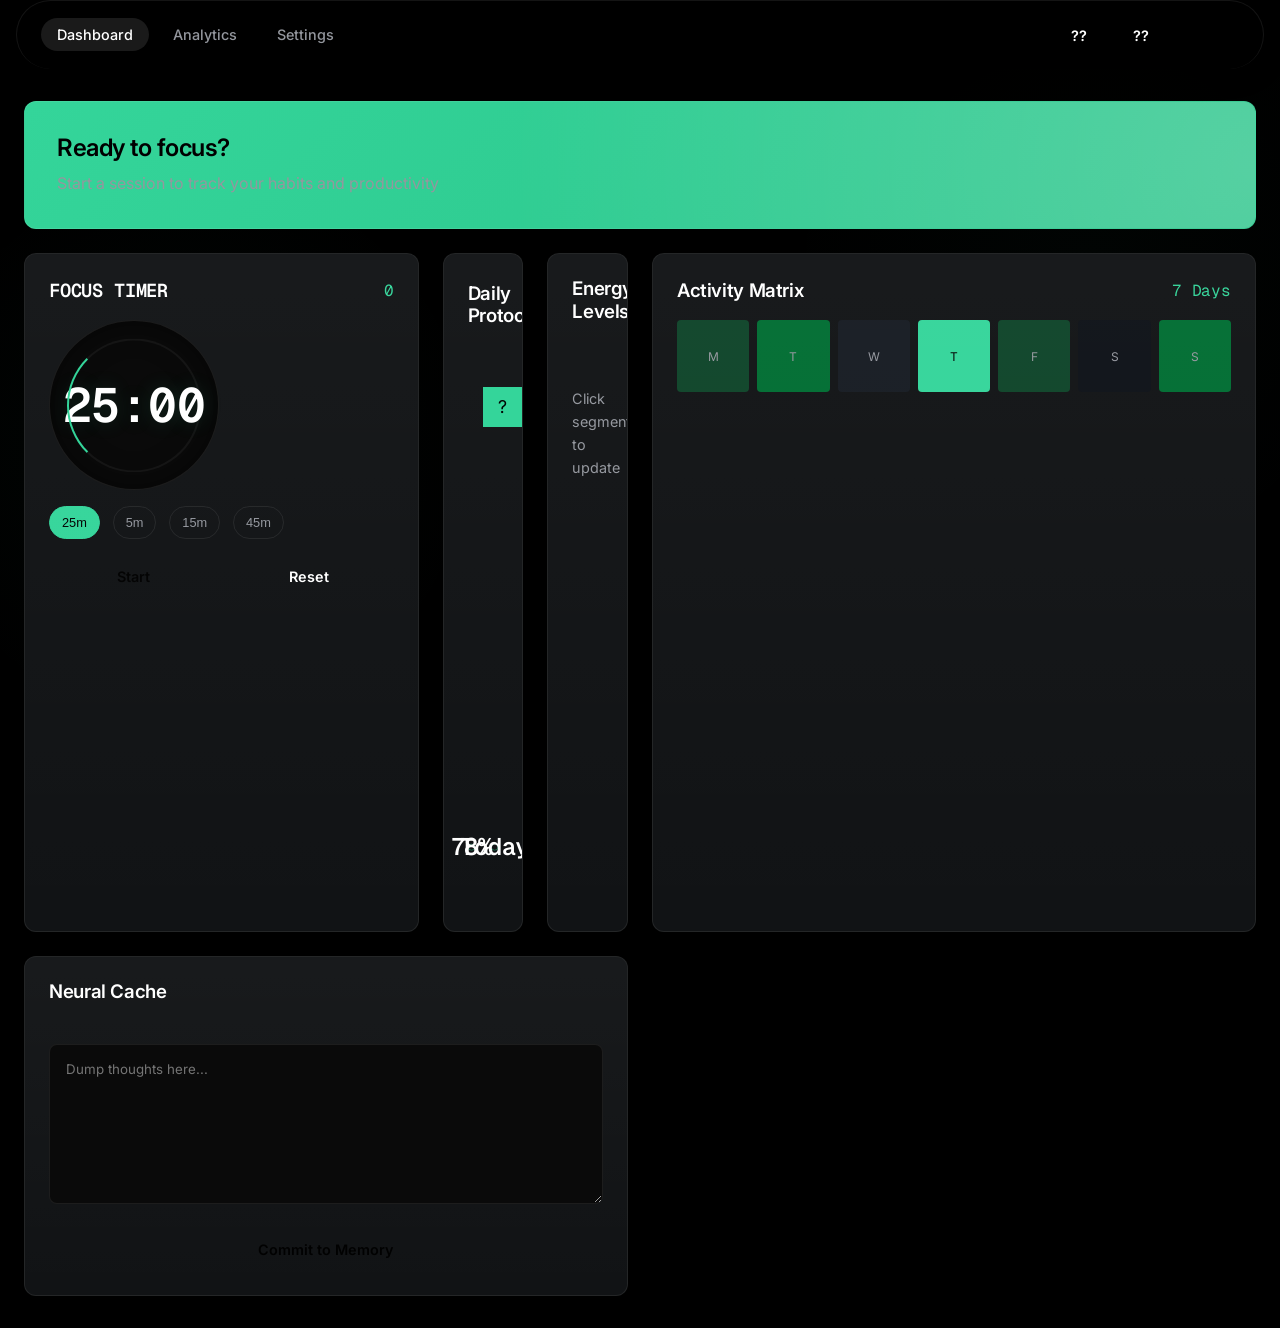
==== commit a915f233: "Merge branch 'main' into improvement-suggestions-17351" ====
--- a/index.html
+++ b/index.html
@@ -3,314 +3,223 @@
 <head>
   <meta charset="UTF-8">
   <meta name="viewport" content="width=device-width, initial-scale=1.0">
-  <meta name="theme-color" content="#FFF9EC">
-  <title>Loop* — the ADHD-friendly habit tracker</title>
-  <meta name="description" content="Forgiving streaks, visible timers, dopamine on tap. A habit tracker built for brains that zigzag.">
+  <title>Loop* | Focus System</title>
+  <link rel="manifest" href="manifest.json">
+  <meta name="theme-color" content="#000000">
+  <link rel="icon" type="image/svg+xml" href="icons/icon.svg">
+  
+  <!-- Fonts -->
   <link rel="preconnect" href="https://fonts.googleapis.com">
   <link rel="preconnect" href="https://fonts.gstatic.com" crossorigin>
-  <link href="https://fonts.googleapis.com/css2?family=Bricolage+Grotesque:opsz,wght@12..96,300..800&family=Atkinson+Hyperlegible:ital,wght@0,400;0,700;1,400&family=Space+Mono:wght@400;700&display=swap" rel="stylesheet">
-  <link rel="stylesheet" href="css/base.css">
+  <link href="https://fonts.googleapis.com/css2?family=Inter:wght@400;500;600&family=Geist+Mono:wght@400;500;600&display=swap" rel="stylesheet">
+  
+  <!-- Styles -->
+  <link rel="stylesheet" href="css/theme.css">
   <link rel="stylesheet" href="css/app.css">
-  <link rel="stylesheet" href="css/site.css">
-  <link rel="stylesheet" href="css/theme.css">
-  <link rel="stylesheet" href="css/mobile.css">
-  <link rel="stylesheet" href="css/pro.css">
-  <link rel="stylesheet" href="css/stats.css">
-  <link rel="manifest" href="manifest.json">
-  <link rel="icon" href="favicon.ico">
-  <link rel="icon" type="image/svg+xml" href="icons/icon.svg">
-  <script>
-    try{ const t = JSON.parse(localStorage.getItem('loop.state.v1')).theme;
-      if(t === 'night' || t === 'dusk') document.documentElement.setAttribute('data-theme', t); }catch(e){}
-  </script>
 </head>
 <body>
-
-  <!-- ambient floating stickers -->
-  <div class="ambient" aria-hidden="true">
-    <svg class="sticker st1" width="62" height="62" viewBox="0 0 64 64"><path d="M32 4l7 17 18 2-13.5 12 4 18L32 44l-15.5 9 4-18L7 23l18-2z" fill="#FFC933" stroke="#272130" stroke-width="3" stroke-linejoin="round"/></svg>
-    <svg class="sticker st2" width="48" height="66" viewBox="0 0 48 66"><path d="M30 2 L6 36 h14 l-6 26 26-36 h-15 z" fill="#4FA6FF" stroke="#272130" stroke-width="3" stroke-linejoin="round"/></svg>
-    <svg class="sticker st3" width="96" height="34" viewBox="0 0 96 34"><path d="M4 20 q10 -18 22 0 t22 0 t22 0 t22 0" fill="none" stroke="#FF6157" stroke-width="6" stroke-linecap="round"/></svg>
-    <svg class="sticker st4" width="56" height="56" viewBox="0 0 64 64"><circle cx="32" cy="32" r="27" fill="#1FBE9C" stroke="#272130" stroke-width="3"/><circle cx="23" cy="27" r="3.5" fill="#272130"/><circle cx="41" cy="27" r="3.5" fill="#272130"/><path d="M21 39 q11 10 22 0" fill="none" stroke="#272130" stroke-width="3.5" stroke-linecap="round"/></svg>
-    <svg class="sticker st5" width="52" height="50" viewBox="0 0 64 60"><path d="M32 54 C 6 36 8 12 24 10 c6 -1 8 4 8 4 s2 -5 8 -4 c16 2 18 26 -8 44z" fill="#FF8FC0" stroke="#272130" stroke-width="3" stroke-linejoin="round"/></svg>
-    <div class="big-ring r-a"></div>
-    <div class="big-ring r-b"></div>
-  </div>
-
-  <!-- affirmations ticker -->
-  <div class="ticker" aria-hidden="true">
-    <div class="ticker-track">
-      <div class="half"><i>done beats perfect</i><b>✦</b><i>tiny counts</i><b>✦</b><i>progress, not streaks</i><b>✦</b><i>brains welcome</i><b>✦</b><i>no shame zone</i><b>✦</b><i>dopamine on tap</i><b>✦</b></div>
-      <div class="half"><i>done beats perfect</i><b>✦</b><i>tiny counts</i><b>✦</b><i>progress, not streaks</i><b>✦</b><i>brains welcome</i><b>✦</b><i>no shame zone</i><b>✦</b><i>dopamine on tap</i><b>✦</b></div>
+  <!-- Ambient Ticker -->
+  <div class="ticker"></div>
+
+  <!-- Floating Navigation -->
+  <nav class="topbar">
+    <ul class="nav-links">
+      <li><a href="index.html" class="nav-link active">Dashboard</a></li>
+      <li><a href="stats.html" class="nav-link">Analytics</a></li>
+      <li><a href="#" class="nav-link">Settings</a></li>
+    </ul>
+    <div class="flex items-center gap-2">
+      <button class="btn btn-ghost" id="reminder-btn" title="Reminders">??</button>
+      <button class="btn btn-ghost" id="theme-btn" title="Toggle Theme">??</button>
+      <a href="#" class="btn btn-primary" data-open-pro>Pro</a>
     </div>
-  </div>
-
-  <header class="topbar">
-    <div class="container">
-      <a class="logo" href="#app">Loop<span class="spark">*</span> <span class="pill">beta v0.5</span></a>
-      <nav class="topnav">
-        <a href="#app">Board</a>
-        <a href="#focus">Focus</a>
-        <a href="stats.html">Stats</a>
-        <a href="#why">Why Loop</a>
-      </nav>
-        <button id="installBtn" class="icon-btn" hidden title="install Loop on this device">📲</button>
-        <button id="proBtn" class="pro-btn" data-open-pro title="Loop Pro — $5 once">🔒 Pro</button>
-        <button id="calmBtn" class="icon-btn" aria-pressed="false" title="calm mode — hides motion & decorations">🌿</button>
-        <button id="themeBtn" class="icon-btn" title="switch day / night">🌙</button>
-        <button id="soundBtn" class="icon-btn" aria-pressed="true" title="toggle sounds">🔊</button>
-        <button id="reminderBtn" class="icon-btn" aria-pressed="false" title="set reminders">🔔</button>
+  </nav>
+
+  <!-- Main Bento Grid -->
+  <main class="main-grid">
+    
+    <!-- Spotlight Hero -->
+    <section class="card spotlight area-spotlight">
+      <div class="spotlight-content">
+        <h2>Ready to focus?</h2>
+        <p class="text-dust">Start a session to track your habits and productivity</p>
+      </div>
+    </section>
+
+    <!-- Timer Orb -->
+    <section class="card area-timer card-hover">
+      <div class="flex justify-between items-center" style="margin-bottom: 1rem;">
+        <h3 class="mono">FOCUS TIMER</h3>
+        <span class="text-mint mono" id="session-count">0</span>
+      </div>
+      
+      <div class="timer-orb">
+        <div class="timer-ring"></div>
+        <div class="timer-display mono" id="timer-display">25:00</div>
+      </div>
+      
+      <div class="timer-controls">
+        <button class="preset-btn active" data-min="25">25m</button>
+        <button class="preset-btn" data-min="5">5m</button>
+        <button class="preset-btn" data-min="15">15m</button>
+        <button class="preset-btn" data-min="45">45m</button>
+      </div>
+      
+      <div class="flex gap-2" style="margin-top: 1rem;">
+        <button class="btn btn-primary" style="flex:1" id="start-timer">Start</button>
+        <button class="btn" style="flex:1" id="reset-timer">Reset</button>
+      </div>
+    </section>
+
+    <!-- Habits List -->
+    <section class="card area-habits">
+      <div class="flex justify-between items-center" style="margin-bottom: 1rem;">
+        <h3>Daily Protocols</h3>
+        <button class="btn btn-ghost" onclick="showComposer()">+ Add</button>
+      </div>
+      
+      <div id="habits-list">
+        <!-- Dynamic Content -->
+        <div class="habit-strip">
+          <div class="habit-check checked">?</div>
+          <div class="habit-info">
+            <div class="habit-name">Morning Meditation</div>
+            <div class="habit-streak mono">32 day streak</div>
+          </div>
+        </div>
+        
+        <div class="habit-strip">
+          <div class="habit-check"></div>
+          <div class="habit-info">
+            <div class="habit-name">Deep Work Session</div>
+            <div class="habit-streak mono">18 day streak</div>
+          </div>
+        </div>
+        
+        <div class="habit-strip">
+          <div class="habit-check"></div>
+          <div class="habit-info">
+            <div class="habit-name">Read 30 Minutes</div>
+            <div class="habit-streak mono">5 day streak</div>
+          </div>
+        </div>
+      </div>
+      
+      <!-- Progress Gauges -->
+      <div class="flex gap-4" style="margin-top: 2rem; justify-content: center;">
+        <div class="gauge">
+          <svg class="gauge-svg" viewBox="0 0 120 120">
+            <circle class="gauge-bg" cx="60" cy="60" r="54"></circle>
+            <circle class="gauge-fill" cx="60" cy="60" r="54"></circle>
+          </svg>
+          <div class="gauge-text mono">78%</div>
+        </div>
+        <div class="gauge">
+          <svg class="gauge-svg" viewBox="0 0 120 120">
+            <circle class="gauge-bg" cx="60" cy="60" r="54"></circle>
+            <circle class="gauge-fill" cx="60" cy="60" r="54"></circle>
+          </svg>
+          <div class="gauge-text mono">Today</div>
+        </div>
+      </div>
+    </section>
+
+    <!-- Energy Check-in -->
+    <section class="card area-energy">
+      <h3 style="margin-bottom: 1rem;">Energy Levels</h3>
+      <div class="energy-bar">
+        <div class="energy-segment filled"></div>
+        <div class="energy-segment filled"></div>
+        <div class="energy-segment filled"></div>
+        <div class="energy-segment"></div>
+        <div class="energy-segment"></div>
+      </div>
+      <p class="text-dust" style="margin-top: 1rem; font-size: 0.9rem;">Click segments to update</p>
+    </section>
+
+    <!-- Activity Heatmap -->
+    <section class="card area-stats">
+      <div class="flex justify-between items-center" style="margin-bottom: 1rem;">
+        <h3>Activity Matrix</h3>
+        <span class="text-mint mono">7 Days</span>
+      </div>
+      <div class="heatmap">
+        <div class="heatmap-cell l3">M</div>
+        <div class="heatmap-cell l4">T</div>
+        <div class="heatmap-cell l2">W</div>
+        <div class="heatmap-cell l5">T</div>
+        <div class="heatmap-cell l3">F</div>
+        <div class="heatmap-cell l1">S</div>
+        <div class="heatmap-cell l4">S</div>
+      </div>
+    </section>
+
+    <!-- Brain Dump -->
+    <section class="card area-stats">
+      <h3 style="margin-bottom: 1rem;">Neural Cache</h3>
+      <textarea class="brain-dump" placeholder="Dump thoughts here..."></textarea>
+      <button class="btn btn-primary" style="margin-top: 1rem; width: 100%;">Commit to Memory</button>
+    </section>
+
+  </main>
+
+  <!-- Composer Dialog -->
+  <dialog id="composer-dialog">
+    <h3 style="margin-bottom: 1rem;">New Protocol</h3>
+    <input type="text" class="input" placeholder="Name..." style="margin-bottom: 1rem;">
+    <div class="flex gap-2">
+      <button class="btn btn-primary" onclick="addHabit()">Create</button>
+      <button class="btn" onclick="closeComposer()">Cancel</button>
     </div>
-  </header>
-
-  <main>
-    <!-- ══════════ THE APP ══════════ -->
-    <section class="container app-grid" id="app">
-
-      <section class="panel today">
-        <div class="today-head">
-          <div>
-            <h1>Today</h1>
-            <p class="today-date" id="todayDate"></p>
-          </div>
-          <div class="ring-wrap" title="today's progress">
-            <svg class="ring" viewBox="0 0 76 76">
-              <circle class="bg" cx="38" cy="38" r="30"/>
-              <circle class="fg" id="ringFg" cx="38" cy="38" r="30"/>
-            </svg>
-            <span class="ring-label" id="ringLabel">0/0</span>
-          </div>
-        </div>
-
-        <div class="battery">
-          <span class="battery-label">⚡ Energy check-in</span>
-          <div class="battery-cells" id="batteryCells">
-            <button class="bcell" aria-label="energy 1 of 5"></button>
-            <button class="bcell" aria-label="energy 2 of 5"></button>
-            <button class="bcell" aria-label="energy 3 of 5"></button>
-            <button class="bcell" aria-label="energy 4 of 5"></button>
-            <button class="bcell" aria-label="energy 5 of 5"></button>
-          </div>
-          <span class="battery-note" id="batteryNote"></span>
-        </div>
-
-        <ul class="habit-list" id="habits-list"></ul>
-        <button id="addBtn" class="add-row">+ add a tiny habit</button>
-        <button id="archiveBtn" class="archive-toggle" hidden>🗄 archive (0)</button>
-        <div class="brain-dump">
-          <label for="brainDump" class="bd-label">🧠 clear the RAM (brain dump)</label>
-          <textarea id="brainDump" rows="3" placeholder="intrusive thoughts, to-dos, random ideas... they're safe here."></textarea>
-        </div>
-        <div id="archiveTray" class="archive-tray" hidden></div>
-        <div id="doneBanner" class="done-banner" hidden></div>
-      </section>
-
-      <aside class="side">
-
-        <section class="panel spotlight">
-          <h2>🎯 Just one thing <span class="chip">anti-overwhelm</span></h2>
-          <div class="spot-card" id="spotCard"></div>
-          <div class="spot-actions">
-            <button class="btn btn-primary" id="spotDone">Done ✓</button>
-            <button class="btn" id="spotShuffle">Shuffle 🔀</button>
-          </div>
-        </section>
-
-        <section class="panel timer" id="focus">
-          <h2>⏳ Focus timer <span class="chip">time blindness fix</span></h2>
-          <div class="timer-body">
-            <div class="timer-orb">
-              <svg class="timer-ring" viewBox="0 0 120 120">
-                <circle class="bg" cx="60" cy="60" r="54"/>
-                <circle class="fg" id="tRing" cx="60" cy="60" r="54"/>
-              </svg>
-              <span class="timer-digits" id="timer-display">15:00</span>
-            </div>
-            <div class="timer-presets">
-              <button class="preset" data-min="10">10 min</button>
-              <button class="preset active" data-min="15">15 min</button>
-              <button class="preset" data-min="25">25 min</button>
-            </div>
-            <div class="timer-controls">
-              <button class="btn btn-primary" id="tStart">Start</button>
-              <button class="btn" id="tReset">Reset</button>
-            </div>
-            <p class="whisper" id="tWhisper">press start when you're-ish ready</p>
-          </div>
-        </section>
-
-        <section class="panel week">
-          <h2>🗓️ Last 7 days</h2>
-          <div class="heat" id="heatmap"></div>
-          <a class="btn mini report-btn" href="stats.html">📊 weekly report</a>
-        </section>
-
-      </aside>
-    </section>
-
-    <!-- ══════════ WHY LOOP ══════════ -->
-    <section id="why" class="rules">
-      <div class="container">
-        <span class="kicker reveal">the loop method</span>
-        <h2 class="section-title reveal">House rules for brains that
-          <span class="u">zigzag<svg viewBox="0 0 120 10" preserveAspectRatio="none" aria-hidden="true"><path d="M2 7 q10 -8 20 0 t20 0 t20 0 t20 0 t20 0" fill="none" stroke="#FF6157" stroke-width="4" stroke-linecap="round"/></svg></span>
-        </h2>
-
-        <div class="rule reveal" style="--acc:var(--coral)">
-          <span class="rule-num">01</span>
-          <div><h3>Streaks that forgive</h3><p>Missed a day? One built-in grace day keeps your flame alive. Momentum over perfection, always — shame is not a retention strategy.</p></div>
-          <span class="rule-tag">#no-shame</span>
-        </div>
-        <div class="rule reveal" style="--acc:var(--sun)">
-          <span class="rule-num">02</span>
-          <div><h3>Make it stupidly small</h3><p>"Open the notebook" counts. Habits here are sized for low-spoon days, because the bar you clear is the bar that works.</p></div>
-          <span class="rule-tag">#tiny-wins</span>
-        </div>
-        <div class="rule reveal" style="--acc:var(--mint)">
-          <span class="rule-num">03</span>
-          <div><h3>Dopamine on tap</h3><p>Confetti, chimes, streak flames, satisfying pops. Instant feedback isn't decoration — for an ADHD brain it's the medicine.</p></div>
-          <span class="rule-tag">#rewards</span>
-        </div>
-        <div class="rule reveal" style="--acc:var(--sky)">
-          <span class="rule-num">04</span>
-          <div><h3>Time you can actually see</h3><p>Ring timers turn invisible minutes into a shape your brain can hold. Short sprints beat vague "I'll do it later" every time.</p></div>
-          <span class="rule-tag">#time-blindness</span>
-        </div>
-        <div class="rule reveal" style="--acc:var(--grape)">
-          <span class="rule-num">05</span>
-          <div><h3>Your data never leaves</h3><p>Everything lives in your browser via localStorage. No account, no cloud, no guilt-trip push notifications at 9pm.</p></div>
-          <span class="rule-tag">#local-first</span>
-        </div>
-      </div>
-    </section>
-
-    <!-- ══════════ CTA ══════════ -->
-    <section class="cta">
-      <span class="deco d1" aria-hidden="true">✦</span>
-      <span class="deco d2" aria-hidden="true">✓</span>
-      <span class="deco d3" aria-hidden="true">⚡</span>
-      <div class="container">
-        <h2 class="reveal">Enough reading.<br>Go check one box.</h2>
-        <button class="btn reveal" id="ctaBtn">↑ open my board</button>
-      </div>
-    </section>
-  </main>
-
-  <footer>
-    <div class="container">
-      <div class="foot-logo display">Loop<span class="spark">*</span></div>
-      <p class="fine">habit tracking for zigzag brains · a bad day never deletes your progress</p>
-      <p class="fine">v0.5 · core loop · sounds optional, confetti mandatory</p>
-    </div>
-    <div class="data-bar">
-      <button class="btn mini" id="exportBtn">⬇ save backup</button>
-      <button class="btn mini" id="importBtn">⬆ restore backup</button>
-      <button class="btn mini" id="csvBtn">📤 CSV</button>
-      <input type="file" id="importFile" accept=".json,application/json" hidden>
-      <button class="btn mini danger" id="wipeBtn">start fresh</button>
-    </div>
-  </footer>
-
-  <!-- habit composer -->
-  <dialog id="composer">
-    <form id="habitForm">
-      <h3>New tiny habit ✨</h3>
-      <p class="hint">Make it stupidly small. "Open the notebook" counts.</p>
-
-      <label class="field-label" for="hName">name it</label>
-      <input id="hName" maxlength="40" placeholder="e.g. one glass of water" autocomplete="off">
-
-      <span class="field-label">pick an emoji</span>
-      <div class="pick-row" id="emojiRow"></div>
-
-      <span class="field-label">pick a color</span>
-      <div class="pick-row" id="colorRow"></div>
-
-      <label class="field-label" for="hFreq">how often</label>
-      <select id="hFreq">
-        <option value="daily">Every day</option>
-        <option value="weekdays">Weekdays only</option>
-        <option value="3x">3× a week (flexible)</option>
-      </select>
-
-      <label class="field-label" for="hNote">why it matters (optional)</label>
-      <textarea id="hNote" rows="2" maxlength="120" placeholder="future me will feel calmer"></textarea>
-      <menu>
-        <button type="button" class="btn" id="cancelBtn">cancel</button>
-        <button type="submit" class="btn btn-primary">add it ✓</button>
-      </menu>
-    </form>
   </dialog>
 
-  <div id="confettiLayer" aria-hidden="true"></div>
-
   <!-- Pro Modal -->
-  <dialog id="proModal">
-    <h3>Loop Pro <span class="pro-price">$5 once</span></h3>
-    <p class="hint">pay once, forever yours — and it keeps the free version free.</p>
-    <ul class="pro-list">
-      <li>🏆 milestone badges — every streak you've ever survived</li>
-      <li>📅 month view — 30 days of your zigzag at a glance</li>
-      <li>🌆 dusk theme — a third way to see Loop</li>
-      <li>📤 CSV export — your data, spreadsheet-ready</li>
-      <li>💛 funds more ADHD-first features</li>
-    </ul>
-    <a class="btn btn-primary" id="buyLink" href="#" target="_blank" rel="noopener">get my key →</a>
-    <label class="field-label" for="proKey">already have a key?</label>
-    <div class="pro-key-row">
-      <input id="proKey" placeholder="paste the key from your receipt" autocomplete="off">
-      <button class="btn btn-primary" id="activateBtn">unlock</button>
-    </div>
-    <p class="pro-note" id="proNote"></p>
-    <span class="field-label">themes</span>
-    <div class="pick-row">
-      <button class="theme-dot" data-theme="day" style="background:#FFF9EC" title="day"></button>
-      <button class="theme-dot" data-theme="night" style="background:#17141F" title="night"></button>
-      <button class="theme-dot pro-only" data-theme="dusk" style="background:#232946" title="dusk (Pro)"></button>
-    </div>
-    <menu><button type="button" class="btn" id="proClose">close</button></menu>
+  <dialog id="pro-modal">
+    <h2 class="text-mint">Loop* Pro</h2>
+    <p class="text-dust" style="margin: 1rem 0;">Unlock advanced analytics, unlimited habits, and cloud sync.</p>
+    <button class="btn btn-primary" style="width: 100%; margin-bottom: 0.5rem;">Upgrade - $4/mo</button>
+    <button class="btn" onclick="document.getElementById('pro-modal').close()" style="width: 100%;">Maybe Later</button>
   </dialog>
 
-  <!-- Reminder Modal -->
-  <dialog id="reminderModal">
-    <h3>🔔 Reminders</h3>
-    <p class="hint">Get notified to check your habits at specific times.</p>
-    
-    <div class="reminder-toggle-row">
-      <label class="toggle-label">
-        <input type="checkbox" id="reminderEnabled">
-        <span class="toggle-text">Enable reminders</span>
-      </label>
-    </div>
-    
-    <div class="reminder-times-section">
-      <label class="field-label" for="reminderTimes">Reminder times</label>
-      <p class="hint">Add times when you want to be reminded (24-hour format)</p>
-      <div class="time-input-row">
-        <input type="time" id="newTimeInput" step="300">
-        <button class="btn btn-primary" id="addTimeBtn">+ Add</button>
-      </div>
-      <div class="time-list" id="timeList"></div>
-    </div>
-    
-    <div class="reminder-test-row">
-      <button class="btn" id="testNotifBtn">🧪 Test notification</button>
-    </div>
-    
-    <menu><button type="button" class="btn" id="reminderClose">close</button></menu>
-  </dialog>
-
-  <!-- order matters: fx.js before extras.js and app.js -->
-  <script src="js/storage.js"></script>
-  <script src="js/habits.js"></script>
-  <script src="js/fx.js"></script>
-  <script src="js/timer.js"></script>
-  <script src="js/extras.js"></script>
+  <!-- Scripts -->
   <script src="js/app.js"></script>
-  <script src="js/settings.js"></script>   <!-- after app.js — order matters -->
-  <script src="js/pro.js"></script>   <!-- after settings.js -->
-  <script src="js/reminders.js"></script>   <!-- reminders system -->
-  <script src="js/reminder-ui.js"></script>   <!-- reminder modal UI -->
-  <script src="js/pwa.js"></script>
+  <script src="js/reminders.js"></script>
+  <script src="js/reminder-ui.js"></script>
+  <script>
+    // Initialize
+    document.addEventListener('DOMContentLoaded', () => {
+      if ('serviceWorker' in navigator) {
+        navigator.serviceWorker.register('sw.js');
+      }
+      
+      // Theme Toggle
+      document.getElementById('theme-btn').addEventListener('click', () => {
+        document.documentElement.setAttribute('data-theme', 
+          document.documentElement.getAttribute('data-theme') === 'dark' ? 'light' : 'dark'
+        );
+      });
+      
+      // Pro Modal
+      document.querySelectorAll('[data-open-pro]').forEach(el => {
+        el.addEventListener('click', (e) => {
+          e.preventDefault();
+          document.getElementById('pro-modal').showModal();
+        });
+      });
+    });
+
+    function showComposer() {
+      document.getElementById('composer-dialog').showModal();
+    }
+
+    function closeComposer() {
+      document.getElementById('composer-dialog').close();
+    }
+
+    function addHabit() {
+      // Implementation in app.js
+      closeComposer();
+    }
+  </script>
 </body>
-</html>+</html>
--- a/css/theme.css
+++ b/css/theme.css
@@ -1,224 +1,626 @@
-/* ═══════════ css/theme.css — NEON DESIGN SYSTEM ═══════════
-   Dark, calm, premium, developer-first.
-   Colors: Black (#000000), Near-black (#111315), Mint (#34D59A), Pale mint (#E4F1EB)
-   Typography: Inter (UI), Geist Mono (numbers/stats)
-*/
-
-/* --- 00 · Core Design Tokens --- */
+/* 
+ * LOOP THEME v3.0 - NEON DESIGN SYSTEM
+ * Complete Visual Overhaul
+ */
+
 :root {
-  /* Colors */
+  /* CORE PALETTE */
   --void: #000000;
-  --near-void: #111315;
-  --mint: #34D59A;
-  --pale-mint: #E4F1EB;
-  --white: #FFFFFF;
-  --gray: #94979E;
-  --gray-dim: rgba(148, 151, 158, 0.4);
-  
-  /* Legacy color references (for compatibility) */
-  --paper: var(--void);
-  --card: var(--near-void);
-  --ink: var(--white);
-  --ink-60: rgba(255, 255, 255, 0.6);
-  --ink-12: rgba(255, 255, 255, 0.12);
-  --sun: var(--mint);
-  --coral: var(--mint);
-  --tint: var(--mint);
-  --sky: var(--mint);
-  --grape: #B084F0;
-  
-  /* Typography */
-  --sans: 'Inter', -apple-system, BlinkMacSystemFont, 'Segoe UI', sans-serif;
-  --mono: 'Geist Mono', 'Space Mono', monospace;
-  
-  /* Shapes */
-  --r-pill: 9999px;
-  --r-card: 4px;
-  --r-sm: 4px;
-  --r: 4px;
-  
-  /* Shadows - minimal, flat design */
-  --shadow-sm: none;
-  --shadow: none;
-  --shadow-lg: none;
-  
-  /* Borders */
-  --line: 1px solid rgba(255, 255, 255, 0.15);
-  --line-dashed: 1px dashed rgba(255, 255, 255, 0.15);
-}
-
-/* --- 01 · Base Overrides --- */
+  --deep-space: #0a0a0a;
+  --nebula: #111315;
+  --starlight: #ffffff;
+  --dust: #94979e;
+  --mint-laser: #34d59a;
+  --mint-glow: rgba(52, 213, 154, 0.15);
+  --pale-mint: #e4f1eb;
+  
+  /* TYPOGRAPHY */
+  --font-sans: 'Inter', system-ui, -apple-system, sans-serif;
+  --font-mono: 'Geist Mono', 'Fira Code', monospace;
+  
+  /* SPACING SCALE */
+  --s-1: 4px;
+  --s-2: 8px;
+  --s-3: 12px;
+  --s-4: 16px;
+  --s-5: 24px;
+  --s-6: 32px;
+  --s-7: 48px;
+  --s-8: 64px;
+  
+  /* BORDERS & RADIUS */
+  --border-hairline: 1px solid rgba(255, 255, 255, 0.08);
+  --border-subtle: 1px solid rgba(255, 255, 255, 0.12);
+  --radius-sm: 4px;
+  --radius-md: 8px;
+  --radius-lg: 12px;
+  --radius-xl: 16px;
+  --radius-full: 9999px;
+  
+  /* SHADOWS - Layered Depth */
+  --shadow-float: 0 4px 24px rgba(0, 0, 0, 0.4);
+  --shadow-hover: 0 8px 32px rgba(0, 0, 0, 0.5);
+  --shadow-glow: 0 0 20px var(--mint-glow);
+  
+  /* ANIMATION */
+  --ease-spring: cubic-bezier(0.175, 0.885, 0.32, 1.275);
+  --ease-smooth: cubic-bezier(0.4, 0, 0.2, 1);
+  --duration-fast: 150ms;
+  --duration-normal: 300ms;
+  --duration-slow: 500ms;
+}
+
+/* BASE RESET */
+*, *::before, *::after {
+  box-sizing: border-box;
+  margin: 0;
+  padding: 0;
+}
+
+html {
+  font-size: 16px;
+  -webkit-font-smoothing: antialiased;
+  -moz-osx-font-smoothing: grayscale;
+}
+
 body {
-  background: var(--void);
-  color: var(--white);
-}
-
+  background-color: var(--void);
+  color: var(--starlight);
+  font-family: var(--font-sans);
+  line-height: 1.6;
+  overflow-x: hidden;
+  min-height: 100vh;
+}
+
+/* BACKGROUND ATMOSPHERE */
 body::before {
-  opacity: 0.03;
-}
-
+  content: '';
+  position: fixed;
+  inset: 0;
+  background: 
+    radial-gradient(circle at 15% 50%, rgba(52, 213, 154, 0.03) 0%, transparent 25%),
+    radial-gradient(circle at 85% 30%, rgba(52, 213, 154, 0.02) 0%, transparent 25%);
+  z-index: -1;
+  pointer-events: none;
+}
+
+/* TYPOGRAPHY */
+h1, h2, h3, h4, h5, h6 {
+  font-weight: 600;
+  letter-spacing: -0.02em;
+  line-height: 1.2;
+}
+
+.mono {
+  font-family: var(--font-mono);
+  letter-spacing: -0.01em;
+}
+
+/* BUTTONS - Pill Actuators */
+.btn {
+  display: inline-flex;
+  align-items: center;
+  justify-content: center;
+  gap: var(--s-2);
+  padding: var(--s-3) var(--s-5);
+  font-family: var(--font-sans);
+  font-weight: 500;
+  font-size: 0.9rem;
+  border-radius: var(--radius-full);
+  border: var(--border-hairline);
+  background: var(--nebula);
+  color: var(--starlight);
+  cursor: pointer;
+  transition: all var(--duration-fast) var(--ease-smooth);
+  text-decoration: none;
+  min-height: 44px; /* Touch target */
+}
+
+.btn:hover {
+  background: rgba(255, 255, 255, 0.1);
+  transform: translateY(-1px);
+  border-color: rgba(255, 255, 255, 0.2);
+}
+
+.btn:active {
+  transform: translateY(0);
+}
+
+.btn-primary {
+  background: var(--mint-laser);
+  color: var(--void);
+  border: none;
+  font-weight: 600;
+}
+
+.btn-primary:hover {
+  background: #2bc48a;
+  box-shadow: var(--shadow-glow);
+}
+
+.btn-ghost {
+  background: transparent;
+  border: none;
+  color: var(--dust);
+}
+
+.btn-ghost:hover {
+  color: var(--starlight);
+  background: rgba(255, 255, 255, 0.05);
+}
+
+/* CARDS - Floating Panels */
+.card {
+  background: var(--nebula);
+  border: var(--border-hairline);
+  border-radius: var(--radius-lg);
+  padding: var(--s-5);
+  position: relative;
+  overflow: hidden;
+  transition: all var(--duration-normal) var(--ease-smooth);
+}
+
+.card::before {
+  content: '';
+  position: absolute;
+  inset: 0;
+  background: linear-gradient(180deg, rgba(255,255,255,0.03) 0%, transparent 100%);
+  pointer-events: none;
+}
+
+.card-hover:hover {
+  transform: translateY(-2px);
+  box-shadow: var(--shadow-hover);
+  border-color: rgba(255, 255, 255, 0.2);
+}
+
+/* INPUTS */
+.input {
+  width: 100%;
+  padding: var(--s-3) var(--s-4);
+  background: var(--deep-space);
+  border: var(--border-hairline);
+  border-radius: var(--radius-md);
+  color: var(--starlight);
+  font-family: var(--font-sans);
+  font-size: 0.95rem;
+  transition: all var(--duration-fast);
+  min-height: 44px;
+}
+
+.input:focus {
+  outline: none;
+  border-color: var(--mint-laser);
+  box-shadow: 0 0 0 2px var(--mint-glow);
+}
+
+/* DIALOGS */
+dialog {
+  background: var(--nebula);
+  border: var(--border-subtle);
+  border-radius: var(--radius-xl);
+  padding: var(--s-6);
+  color: var(--starlight);
+  box-shadow: var(--shadow-float);
+  max-width: 500px;
+  margin: auto;
+}
+
+dialog::backdrop {
+  background: rgba(0, 0, 0, 0.8);
+  backdrop-filter: blur(4px);
+}
+
+/* UTILITIES */
+.text-mint { color: var(--mint-laser); }
+.text-dust { color: var(--dust); }
+.text-center { text-align: center; }
+.flex { display: flex; }
+.items-center { align-items: center; }
+.justify-between { justify-content: space-between; }
+.gap-2 { gap: var(--s-2); }
+.gap-4 { gap: var(--s-4); }
+
+css/app.css:
+/* 
+ * LOOP APP v3.0 - Component Styles
+ * Complete Restructure
+ */
+
+/* TICKER - Subtle top indicator */
 .ticker {
-  background: var(--near-void);
-  border-bottom: var(--line);
-}
-
-.ticker-track {
-  animation-duration: 60s;
-}
-
-.ambient .sticker {
+  position: fixed;
+  top: 0;
+  left: 0;
+  right: 0;
+  height: 2px;
+  background: linear-gradient(90deg, 
+    transparent 0%, 
+    var(--mint-laser) 50%, 
+    transparent 100%);
   opacity: 0.5;
-}
-
-/* --- 02 · Calm Mode --- */
-body.calm .ambient { display: none; }
-body.calm .ticker-track { animation: none; }
-body.calm .spark,
-body.calm .flame.hot,
-body.calm .spot-emoji { animation: none; }
-body.calm .rule:hover { transform: none; }
-body.calm .habit-strip:hover { transform: none; box-shadow: var(--shadow-sm); }
-body.calm #calmBtn { background: var(--mint); color: var(--void); }
-
-/* --- 03 · Night/Dusk Theme Support --- */
-[data-theme="night"],
-[data-theme="dusk"] {
-  color-scheme: dark;
-}
-
-/* --- 04 · Dialog Styling --- */
-dialog {
-  color: var(--white);
-  background: var(--near-void);
-  border: var(--line);
-  border-radius: var(--r-card);
-  box-shadow: none;
-}
-
-dialog::backdrop {
-  background: rgba(0, 0, 0, 0.7);
-}
-
-#hName::placeholder {
-  color: var(--gray);
-}
-
-/* --- 05 · Form Elements --- */
-textarea {
-  font: inherit;
-  color: inherit;
-  background: var(--near-void);
-  border: var(--line);
-}
-
-textarea#hNote {
+  z-index: 1000;
+  animation: flow 8s linear infinite;
+}
+
+@keyframes flow {
+  0% { transform: translateX(-100%); }
+  100% { transform: translateX(100vw); }
+}
+
+/* NAVIGATION - Floating Dock */
+.topbar {
+  position: sticky;
+  top: var(--s-4);
+  margin: 0 var(--s-4);
+  padding: var(--s-3) var(--s-5);
+  background: rgba(17, 19, 21, 0.8);
+  backdrop-filter: blur(12px);
+  border: var(--border-hairline);
+  border-radius: var(--radius-full);
+  display: flex;
+  justify-content: space-between;
+  align-items: center;
+  z-index: 100;
+  box-shadow: var(--shadow-float);
+}
+
+.nav-links {
+  display: flex;
+  gap: var(--s-2);
+  list-style: none;
+}
+
+.nav-link {
+  padding: var(--s-2) var(--s-4);
+  color: var(--dust);
+  text-decoration: none;
+  font-size: 0.9rem;
+  font-weight: 500;
+  border-radius: var(--radius-full);
+  transition: all var(--duration-fast);
+}
+
+.nav-link:hover, .nav-link.active {
+  color: var(--starlight);
+  background: rgba(255, 255, 255, 0.1);
+}
+
+/* MAIN LAYOUT - Bento Grid */
+.main-grid {
+  display: grid;
+  grid-template-columns: repeat(12, 1fr);
+  gap: var(--s-5);
+  max-width: 1400px;
+  margin: var(--s-6) auto;
+  padding: 0 var(--s-5);
+}
+
+/* GRID AREAS */
+.area-spotlight { grid-column: span 12; }
+.area-timer { grid-column: span 4; }
+area-habits { grid-column: span 8; }
+.area-stats { grid-column: span 6; }
+area-energy { grid-column: span 6; }
+
+@media (max-width: 1024px) {
+  .area-timer, .area-habits, .area-stats, .area-energy {
+    grid-column: span 12;
+  }
+}
+
+/* SPOTLIGHT CARD */
+.spotlight {
+  background: linear-gradient(135deg, var(--mint-laser) 0%, #2bc48a 100%);
+  color: var(--void);
+  padding: var(--s-6);
+  border-radius: var(--radius-lg);
+  position: relative;
+  overflow: hidden;
+}
+
+.spotlight::before {
+  content: '';
+  position: absolute;
+  top: -50%;
+  right: -50%;
+  width: 200%;
+  height: 200%;
+  background: radial-gradient(circle, rgba(255,255,255,0.2) 0%, transparent 60%);
+  animation: pulse 4s ease-in-out infinite;
+}
+
+@keyframes pulse {
+  0%, 100% { transform: scale(1); opacity: 0.5; }
+  50% { transform: scale(1.1); opacity: 0.8; }
+}
+
+.spotlight-content {
+  position: relative;
+  z-index: 1;
+}
+
+.spotlight h2 {
+  font-size: 1.5rem;
+  margin-bottom: var(--s-2);
+}
+
+/* TIMER ORB */
+.timer-orb {
+  aspect-ratio: 1;
+  border-radius: 50%;
+  background: var(--deep-space);
+  border: var(--border-hairline);
+  display: flex;
+  flex-direction: column;
+  align-items: center;
+  justify-content: center;
+  position: relative;
+  box-shadow: inset 0 0 30px rgba(0,0,0,0.5);
+}
+
+.timer-display {
+  font-family: var(--font-mono);
+  font-size: 3rem;
+  font-weight: 600;
+  color: var(--starlight);
+  text-shadow: 0 0 20px var(--mint-glow);
+}
+
+.timer-ring {
+  position: absolute;
+  inset: 10%;
+  border-radius: 50%;
+  border: 2px solid rgba(255,255,255,0.05);
+  border-top-color: var(--mint-laser);
+  animation: spin 1s linear infinite;
+}
+
+@keyframes spin {
+  to { transform: rotate(360deg); }
+}
+
+.timer-controls {
+  display: flex;
+  gap: var(--s-2);
+  margin-top: var(--s-4);
+}
+
+.preset-btn {
+  padding: var(--s-2) var(--s-3);
+  font-size: 0.8rem;
+  border-radius: var(--radius-full);
+  background: transparent;
+  border: var(--border-hairline);
+  color: var(--dust);
+  cursor: pointer;
+  transition: all var(--duration-fast);
+}
+
+.preset-btn.active {
+  background: var(--mint-laser);
+  color: var(--void);
+  border-color: var(--mint-laser);
+}
+
+/* HABIT STRIPS */
+.habit-strip {
+  display: flex;
+  align-items: center;
+  padding: var(--s-4);
+  background: var(--deep-space);
+  border: var(--border-hairline);
+  border-radius: var(--radius-md);
+  margin-bottom: var(--s-3);
+  transition: all var(--duration-fast);
+  cursor: pointer;
+}
+
+.habit-strip:hover {
+  background: var(--nebula);
+  transform: translateX(4px);
+  border-color: rgba(255,255,255,0.2);
+}
+
+.habit-check {
+  width: 24px;
+  height: 24px;
+  border: 2px solid var(--dust);
+  border-radius: 6px;
+  margin-right: var(--s-3);
+  display: flex;
+  align-items: center;
+  justify-content: center;
+  transition: all var(--duration-fast);
+}
+
+.habit-check.checked {
+  background: var(--mint-laser);
+  border-color: var(--mint-laser);
+  color: var(--void);
+}
+
+.habit-info {
+  flex: 1;
+}
+
+.habit-name {
+  font-weight: 500;
+  color: var(--starlight);
+}
+
+.habit-streak {
+  font-family: var(--font-mono);
+  font-size: 0.8rem;
+  color: var(--mint-laser);
+}
+
+/* PROGRESS GAUGE */
+.gauge {
+  position: relative;
+  width: 120px;
+  height: 120px;
+}
+
+.gauge-svg {
+  transform: rotate(-90deg);
   width: 100%;
-  border-radius: var(--r-sm);
-  padding: 0.7rem 0.9rem;
+  height: 100%;
+}
+
+.gauge-bg {
+  fill: none;
+  stroke: var(--deep-space);
+  stroke-width: 8;
+}
+
+.gauge-fill {
+  fill: none;
+  stroke: var(--mint-laser);
+  stroke-width: 8;
+  stroke-linecap: round;
+  stroke-dasharray: 339;
+  stroke-dashoffset: 0;
+  transition: stroke-dashoffset var(--duration-slow) var(--ease-smooth);
+}
+
+.gauge-text {
+  position: absolute;
+  top: 50%;
+  left: 50%;
+  transform: translate(-50%, -50%);
+  font-family: var(--font-mono);
+  font-size: 1.5rem;
+  font-weight: 600;
+}
+
+/* ENERGY BAR */
+.energy-bar {
+  display: flex;
+  gap: 4px;
+  height: 32px;
+  align-items: center;
+}
+
+.energy-segment {
+  flex: 1;
+  background: var(--deep-space);
+  border-radius: 4px;
+  position: relative;
+  overflow: hidden;
+}
+
+.energy-segment.filled {
+  background: var(--mint-laser);
+}
+
+.energy-segment.filled::after {
+  content: '';
+  position: absolute;
+  inset: 0;
+  background: linear-gradient(90deg, transparent, rgba(255,255,255,0.3), transparent);
+  animation: shimmer 2s infinite;
+}
+
+@keyframes shimmer {
+  0% { transform: translateX(-100%); }
+  100% { transform: translateX(100%); }
+}
+
+/* HEATMAP GRID */
+.heatmap {
+  display: grid;
+  grid-template-columns: repeat(7, 1fr);
+  gap: 4px;
+}
+
+.heatmap-cell {
+  aspect-ratio: 1;
+  background: var(--deep-space);
+  border-radius: 4px;
+  display: flex;
+  align-items: center;
+  justify-content: center;
+  font-size: 0.75rem;
+  color: var(--dust);
+  transition: all var(--duration-fast);
+}
+
+.heatmap-cell:hover {
+  transform: scale(1.1);
+  border: 1px solid var(--mint-laser);
+}
+
+.heatmap-cell.l1 { background: #0d1117; }
+.heatmap-cell.l2 { background: #161b22; }
+.heatmap-cell.l3 { background: #0e4429; }
+.heatmap-cell.l4 { background: #006d32; }
+.heatmap-cell.l5 { background: var(--mint-laser); color: var(--void); }
+
+/* BRAIN DUMP */
+.brain-dump {
+  width: 100%;
+  min-height: 160px;
+  background: var(--deep-space);
+  border: var(--border-hairline);
+  border-radius: var(--radius-md);
+  padding: var(--s-4);
+  color: var(--starlight);
+  font-family: var(--font-sans);
   resize: vertical;
-}
-
-/* --- 06 · Buttons --- */
-.edit, .del {
-  width: 36px;
-  height: 36px;
-  flex: none;
-  border: var(--line);
-  border-radius: var(--r-sm);
-  background: var(--near-void);
-  font-size: 0.85rem;
-  opacity: 0;
-  transition: opacity 0.15s, background 0.15s;
-}
-
-.habit-strip:hover .edit, .habit-strip:focus-within .edit,
-.habit-strip:hover .del, .habit-strip:focus-within .del {
-  opacity: 1;
-}
-
-.edit:hover { background: var(--mint); color: var(--void); }
-.del:hover { background: #FF6157; color: var(--white); }
-
-@media (hover: none) {
-  .del, .edit { opacity: 1; }
-}
-
-.note-chip {
-  font-size: 0.9rem;
-  cursor: help;
-  flex: none;
-  color: var(--gray);
-}
-
-.archive-toggle {
-  margin-top: 0.8rem;
-  font-family: var(--mono);
-  font-size: 0.75rem;
-  border: var(--line-dashed);
-  border-radius: var(--r-pill);
-  padding: 0.4rem 1rem;
-  color: var(--gray);
-}
-
-.archive-toggle:hover {
-  background: rgba(176, 132, 240, 0.15);
-}
-
-.archive-tray {
-  margin-top: 0.8rem;
-  display: grid;
-  gap: 0.5rem;
-  border: var(--line-dashed);
-  border-radius: var(--r-sm);
-  padding: 0.9rem;
-  background: rgba(176, 132, 240, 0.08);
-}
-
-.arch-row {
-  display: flex;
-  align-items: center;
-  gap: 0.7rem;
-}
-
-.arch-name {
-  flex: 1;
-  font-size: 0.9rem;
-  opacity: 0.6;
-  text-decoration: line-through;
-}
-
-.arch-row .btn.mini {
-  box-shadow: none;
-  border: var(--line);
-}
-
-.report-btn {
-  margin-top: 1rem;
-  width: 100%;
-  border-radius: var(--r-pill);
-}
-
-/* --- 07 · Data Bar --- */
-.data-bar {
-  width: 100%;
-  display: flex;
-  gap: 0.7rem;
-  flex-wrap: wrap;
-  margin-top: 1.5rem;
-  padding-top: 1.2rem;
-  border-top: var(--line-dashed);
-}
-
-.btn.mini {
-  font-size: 0.75rem;
-  padding: 0.45rem 1rem;
-  background: var(--near-void);
-  color: var(--white);
-  border: var(--line);
-  border-radius: var(--r-pill);
-}
-
-.btn.mini.danger {
-  background: rgba(255, 97, 87, 0.15);
-  color: #FF6157;
-}+  transition: all var(--duration-fast);
+}
+
+.brain-dump:focus {
+  outline: none;
+  border-color: var(--mint-laser);
+  box-shadow: 0 0 0 2px var(--mint-glow);
+}
+
+/* CONFETTI */
+.confetti {
+  position: fixed;
+  width: 10px;
+  height: 10px;
+  background: var(--mint-laser);
+  animation: fall linear forwards;
+  pointer-events: none;
+  z-index: 999;
+}
+
+@keyframes fall {
+  to {
+    transform: translateY(100vh) rotate(720deg);
+    opacity: 0;
+  }
+}
+
+/* RESPONSIVE */
+@media (max-width: 768px) {
+  .main-grid {
+    grid-template-columns: 1fr;
+    gap: var(--s-4);
+    margin: var(--s-4) auto;
+  }
+  
+  .topbar {
+    top: 0;
+    margin: 0;
+    border-radius: 0;
+    border: none;
+    border-bottom: var(--border-hairline);
+  }
+  
+  .timer-display {
+    font-size: 2rem;
+  }
+  
+  .nav-links {
+    gap: var(--s-1);
+  }
+  
+  .nav-link {
+    padding: var(--s-2);
+    font-size: 0.8rem;
+  }
+}
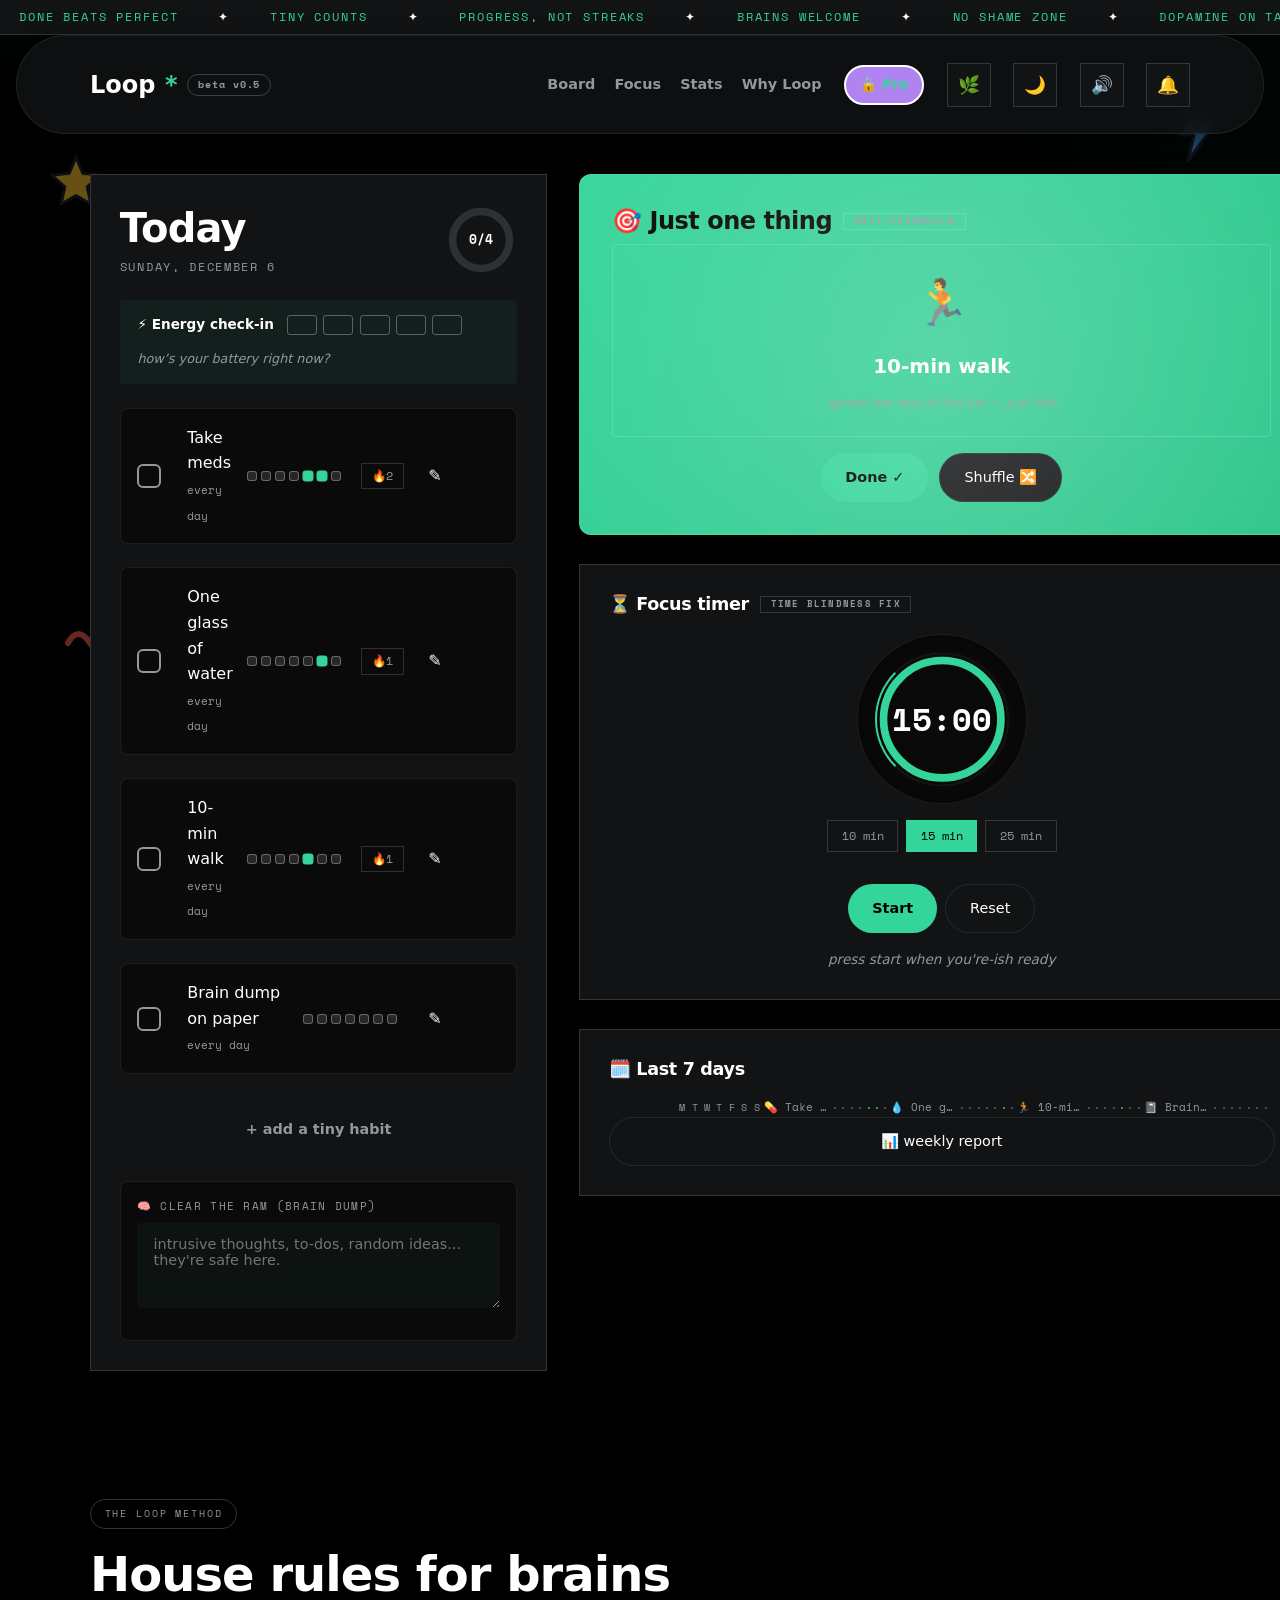
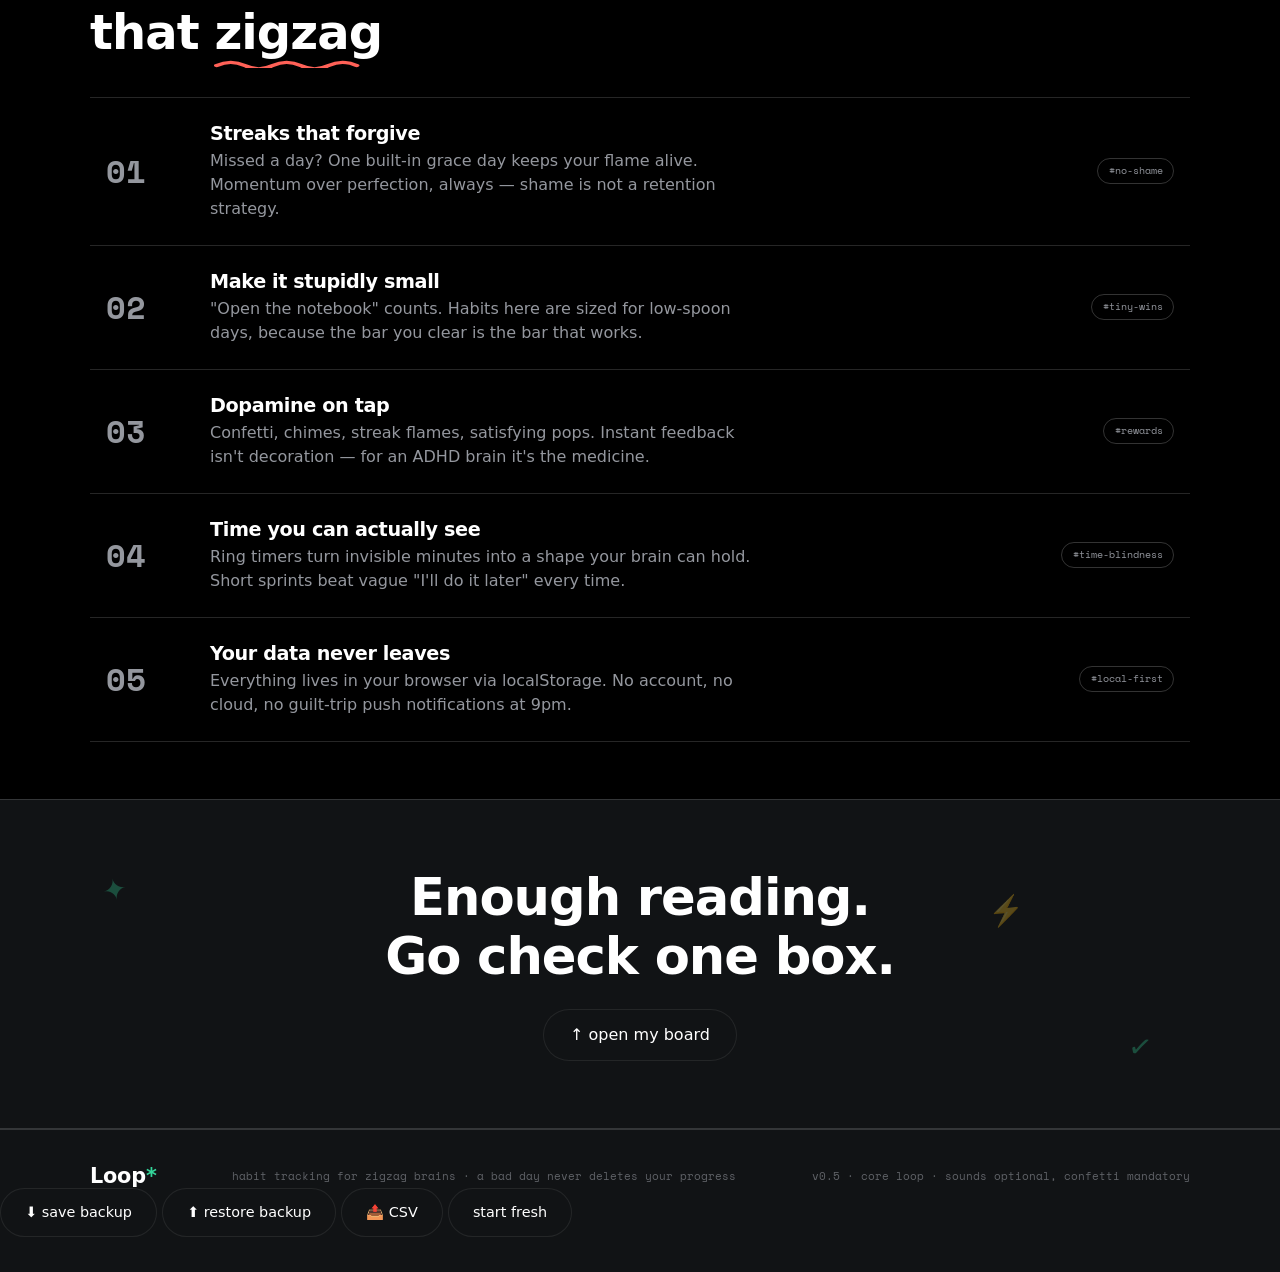
==== commit 3a9213ac: "Fix all bugs found in index.html and related CSS/JS files - Fixed timer ring stroke-dashoffset initi" ====
--- a/index.html
+++ b/index.html
@@ -3,223 +3,314 @@
 <head>
   <meta charset="UTF-8">
   <meta name="viewport" content="width=device-width, initial-scale=1.0">
-  <title>Loop* | Focus System</title>
-  <link rel="manifest" href="manifest.json">
-  <meta name="theme-color" content="#000000">
-  <link rel="icon" type="image/svg+xml" href="icons/icon.svg">
-  
-  <!-- Fonts -->
+  <meta name="theme-color" content="#FFF9EC">
+  <title>Loop* — the ADHD-friendly habit tracker</title>
+  <meta name="description" content="Forgiving streaks, visible timers, dopamine on tap. A habit tracker built for brains that zigzag.">
   <link rel="preconnect" href="https://fonts.googleapis.com">
   <link rel="preconnect" href="https://fonts.gstatic.com" crossorigin>
-  <link href="https://fonts.googleapis.com/css2?family=Inter:wght@400;500;600&family=Geist+Mono:wght@400;500;600&display=swap" rel="stylesheet">
-  
-  <!-- Styles -->
+  <link href="https://fonts.googleapis.com/css2?family=Bricolage+Grotesque:opsz,wght@12..96,300..800&family=Atkinson+Hyperlegible:ital,wght@0,400;0,700;1,400&family=Space+Mono:wght@400;700&display=swap" rel="stylesheet">
+  <link rel="stylesheet" href="css/base.css">
+  <link rel="stylesheet" href="css/app.css">
+  <link rel="stylesheet" href="css/site.css">
   <link rel="stylesheet" href="css/theme.css">
-  <link rel="stylesheet" href="css/app.css">
+  <link rel="stylesheet" href="css/mobile.css">
+  <link rel="stylesheet" href="css/pro.css">
+  <link rel="stylesheet" href="css/stats.css">
+  <link rel="manifest" href="manifest.json">
+  <link rel="icon" href="favicon.ico">
+  <link rel="icon" type="image/svg+xml" href="icons/icon.svg">
+  <script>
+    try{ const t = JSON.parse(localStorage.getItem('loop.state.v1')).theme;
+      if(t === 'night' || t === 'dusk') document.documentElement.setAttribute('data-theme', t); }catch(e){}
+  </script>
 </head>
 <body>
-  <!-- Ambient Ticker -->
-  <div class="ticker"></div>
-
-  <!-- Floating Navigation -->
-  <nav class="topbar">
-    <ul class="nav-links">
-      <li><a href="index.html" class="nav-link active">Dashboard</a></li>
-      <li><a href="stats.html" class="nav-link">Analytics</a></li>
-      <li><a href="#" class="nav-link">Settings</a></li>
-    </ul>
-    <div class="flex items-center gap-2">
-      <button class="btn btn-ghost" id="reminder-btn" title="Reminders">??</button>
-      <button class="btn btn-ghost" id="theme-btn" title="Toggle Theme">??</button>
-      <a href="#" class="btn btn-primary" data-open-pro>Pro</a>
-    </div>
-  </nav>
-
-  <!-- Main Bento Grid -->
-  <main class="main-grid">
-    
-    <!-- Spotlight Hero -->
-    <section class="card spotlight area-spotlight">
-      <div class="spotlight-content">
-        <h2>Ready to focus?</h2>
-        <p class="text-dust">Start a session to track your habits and productivity</p>
+
+  <!-- ambient floating stickers -->
+  <div class="ambient" aria-hidden="true">
+    <svg class="sticker st1" width="62" height="62" viewBox="0 0 64 64"><path d="M32 4l7 17 18 2-13.5 12 4 18L32 44l-15.5 9 4-18L7 23l18-2z" fill="#FFC933" stroke="#272130" stroke-width="3" stroke-linejoin="round"/></svg>
+    <svg class="sticker st2" width="48" height="66" viewBox="0 0 48 66"><path d="M30 2 L6 36 h14 l-6 26 26-36 h-15 z" fill="#4FA6FF" stroke="#272130" stroke-width="3" stroke-linejoin="round"/></svg>
+    <svg class="sticker st3" width="96" height="34" viewBox="0 0 96 34"><path d="M4 20 q10 -18 22 0 t22 0 t22 0 t22 0" fill="none" stroke="#FF6157" stroke-width="6" stroke-linecap="round"/></svg>
+    <svg class="sticker st4" width="56" height="56" viewBox="0 0 64 64"><circle cx="32" cy="32" r="27" fill="#1FBE9C" stroke="#272130" stroke-width="3"/><circle cx="23" cy="27" r="3.5" fill="#272130"/><circle cx="41" cy="27" r="3.5" fill="#272130"/><path d="M21 39 q11 10 22 0" fill="none" stroke="#272130" stroke-width="3.5" stroke-linecap="round"/></svg>
+    <svg class="sticker st5" width="52" height="50" viewBox="0 0 64 60"><path d="M32 54 C 6 36 8 12 24 10 c6 -1 8 4 8 4 s2 -5 8 -4 c16 2 18 26 -8 44z" fill="#FF8FC0" stroke="#272130" stroke-width="3" stroke-linejoin="round"/></svg>
+    <div class="big-ring r-a"></div>
+    <div class="big-ring r-b"></div>
+  </div>
+
+  <!-- affirmations ticker -->
+  <div class="ticker" aria-hidden="true">
+    <div class="ticker-track">
+      <div class="half"><i>done beats perfect</i><b>✦</b><i>tiny counts</i><b>✦</b><i>progress, not streaks</i><b>✦</b><i>brains welcome</i><b>✦</b><i>no shame zone</i><b>✦</b><i>dopamine on tap</i><b>✦</b></div>
+      <div class="half"><i>done beats perfect</i><b>✦</b><i>tiny counts</i><b>✦</b><i>progress, not streaks</i><b>✦</b><i>brains welcome</i><b>✦</b><i>no shame zone</i><b>✦</b><i>dopamine on tap</i><b>✦</b></div>
+    </div>
+  </div>
+
+  <header class="topbar">
+    <div class="container">
+      <a class="logo" href="#app">Loop<span class="spark">*</span> <span class="pill">beta v0.5</span></a>
+      <nav class="topnav">
+        <a href="#app">Board</a>
+        <a href="#focus">Focus</a>
+        <a href="stats.html">Stats</a>
+        <a href="#why">Why Loop</a>
+      </nav>
+        <button id="installBtn" class="icon-btn" hidden title="install Loop on this device">📲</button>
+        <button id="proBtn" class="pro-btn" data-open-pro title="Loop Pro — $5 once">🔒 Pro</button>
+        <button id="calmBtn" class="icon-btn" aria-pressed="false" title="calm mode — hides motion & decorations">🌿</button>
+        <button id="themeBtn" class="icon-btn" title="switch day / night">🌙</button>
+        <button id="soundBtn" class="icon-btn" aria-pressed="true" title="toggle sounds">🔊</button>
+        <button id="reminderBtn" class="icon-btn" aria-pressed="false" title="set reminders">🔔</button>
+    </div>
+  </header>
+
+  <main>
+    <!-- ══════════ THE APP ══════════ -->
+    <section class="container app-grid" id="app">
+
+      <section class="panel today">
+        <div class="today-head">
+          <div>
+            <h1>Today</h1>
+            <p class="today-date" id="todayDate"></p>
+          </div>
+          <div class="ring-wrap" title="today's progress">
+            <svg class="ring" viewBox="0 0 76 76">
+              <circle class="bg" cx="38" cy="38" r="30"/>
+              <circle class="fg" id="ringFg" cx="38" cy="38" r="30" stroke-dasharray="188.5" stroke-dashoffset="188.5"/>
+            </svg>
+            <span class="ring-label" id="ringLabel">0/0</span>
+          </div>
+        </div>
+
+        <div class="battery">
+          <span class="battery-label">⚡ Energy check-in</span>
+          <div class="battery-cells" id="batteryCells">
+            <button class="bcell" aria-label="energy 1 of 5"></button>
+            <button class="bcell" aria-label="energy 2 of 5"></button>
+            <button class="bcell" aria-label="energy 3 of 5"></button>
+            <button class="bcell" aria-label="energy 4 of 5"></button>
+            <button class="bcell" aria-label="energy 5 of 5"></button>
+          </div>
+          <span class="battery-note" id="batteryNote"></span>
+        </div>
+
+        <ul class="habit-list" id="habits-list"></ul>
+        <button id="addBtn" class="add-row">+ add a tiny habit</button>
+        <button id="archiveBtn" class="archive-toggle" hidden>🗄 archive (0)</button>
+        <div class="brain-dump">
+          <label for="brainDump" class="bd-label">🧠 clear the RAM (brain dump)</label>
+          <textarea id="brainDump" rows="3" placeholder="intrusive thoughts, to-dos, random ideas... they're safe here."></textarea>
+        </div>
+        <div id="archiveTray" class="archive-tray" hidden></div>
+        <div id="doneBanner" class="done-banner" hidden></div>
+      </section>
+
+      <aside class="side">
+
+        <section class="panel spotlight">
+          <h2>🎯 Just one thing <span class="chip">anti-overwhelm</span></h2>
+          <div class="spot-card" id="spotCard"></div>
+          <div class="spot-actions">
+            <button class="btn btn-primary" id="spotDone">Done ✓</button>
+            <button class="btn" id="spotShuffle">Shuffle 🔀</button>
+          </div>
+        </section>
+
+        <section class="panel timer" id="focus">
+          <h2>⏳ Focus timer <span class="chip">time blindness fix</span></h2>
+          <div class="timer-body">
+            <div class="timer-orb">
+              <svg class="timer-ring" viewBox="0 0 120 120">
+                <circle class="bg" cx="60" cy="60" r="54"/>
+                <circle class="fg" id="tRing" cx="60" cy="60" r="54" stroke-dasharray="339.3" stroke-dashoffset="339.3"/>
+              </svg>
+              <span class="timer-digits" id="timer-display">15:00</span>
+            </div>
+            <div class="timer-presets">
+              <button class="preset" data-min="10">10 min</button>
+              <button class="preset active" data-min="15">15 min</button>
+              <button class="preset" data-min="25">25 min</button>
+            </div>
+            <div class="timer-controls">
+              <button class="btn btn-primary" id="tStart">Start</button>
+              <button class="btn" id="tReset">Reset</button>
+            </div>
+            <p class="whisper" id="tWhisper">press start when you're-ish ready</p>
+          </div>
+        </section>
+
+        <section class="panel week">
+          <h2>🗓️ Last 7 days</h2>
+          <div class="heatmap" id="heatmap"></div>
+          <a class="btn mini report-btn" href="stats.html">📊 weekly report</a>
+        </section>
+
+      </aside>
+    </section>
+
+    <!-- ══════════ WHY LOOP ══════════ -->
+    <section id="why" class="rules">
+      <div class="container">
+        <span class="kicker reveal">the loop method</span>
+        <h2 class="section-title reveal">House rules for brains that
+          <span class="u">zigzag<svg viewBox="0 0 120 10" preserveAspectRatio="none" aria-hidden="true"><path d="M2 7 q10 -8 20 0 t20 0 t20 0 t20 0 t20 0" fill="none" stroke="#FF6157" stroke-width="4" stroke-linecap="round"/></svg></span>
+        </h2>
+
+        <div class="rule reveal" style="--acc:var(--coral)">
+          <span class="rule-num">01</span>
+          <div><h3>Streaks that forgive</h3><p>Missed a day? One built-in grace day keeps your flame alive. Momentum over perfection, always — shame is not a retention strategy.</p></div>
+          <span class="rule-tag">#no-shame</span>
+        </div>
+        <div class="rule reveal" style="--acc:var(--sun)">
+          <span class="rule-num">02</span>
+          <div><h3>Make it stupidly small</h3><p>"Open the notebook" counts. Habits here are sized for low-spoon days, because the bar you clear is the bar that works.</p></div>
+          <span class="rule-tag">#tiny-wins</span>
+        </div>
+        <div class="rule reveal" style="--acc:var(--mint)">
+          <span class="rule-num">03</span>
+          <div><h3>Dopamine on tap</h3><p>Confetti, chimes, streak flames, satisfying pops. Instant feedback isn't decoration — for an ADHD brain it's the medicine.</p></div>
+          <span class="rule-tag">#rewards</span>
+        </div>
+        <div class="rule reveal" style="--acc:var(--sky)">
+          <span class="rule-num">04</span>
+          <div><h3>Time you can actually see</h3><p>Ring timers turn invisible minutes into a shape your brain can hold. Short sprints beat vague "I'll do it later" every time.</p></div>
+          <span class="rule-tag">#time-blindness</span>
+        </div>
+        <div class="rule reveal" style="--acc:var(--grape)">
+          <span class="rule-num">05</span>
+          <div><h3>Your data never leaves</h3><p>Everything lives in your browser via localStorage. No account, no cloud, no guilt-trip push notifications at 9pm.</p></div>
+          <span class="rule-tag">#local-first</span>
+        </div>
       </div>
     </section>
 
-    <!-- Timer Orb -->
-    <section class="card area-timer card-hover">
-      <div class="flex justify-between items-center" style="margin-bottom: 1rem;">
-        <h3 class="mono">FOCUS TIMER</h3>
-        <span class="text-mint mono" id="session-count">0</span>
-      </div>
-      
-      <div class="timer-orb">
-        <div class="timer-ring"></div>
-        <div class="timer-display mono" id="timer-display">25:00</div>
-      </div>
-      
-      <div class="timer-controls">
-        <button class="preset-btn active" data-min="25">25m</button>
-        <button class="preset-btn" data-min="5">5m</button>
-        <button class="preset-btn" data-min="15">15m</button>
-        <button class="preset-btn" data-min="45">45m</button>
-      </div>
-      
-      <div class="flex gap-2" style="margin-top: 1rem;">
-        <button class="btn btn-primary" style="flex:1" id="start-timer">Start</button>
-        <button class="btn" style="flex:1" id="reset-timer">Reset</button>
+    <!-- ══════════ CTA ══════════ -->
+    <section class="cta">
+      <span class="deco d1" aria-hidden="true">✦</span>
+      <span class="deco d2" aria-hidden="true">✓</span>
+      <span class="deco d3" aria-hidden="true">⚡</span>
+      <div class="container">
+        <h2 class="reveal">Enough reading.<br>Go check one box.</h2>
+        <button class="btn reveal" id="ctaBtn">↑ open my board</button>
       </div>
     </section>
-
-    <!-- Habits List -->
-    <section class="card area-habits">
-      <div class="flex justify-between items-center" style="margin-bottom: 1rem;">
-        <h3>Daily Protocols</h3>
-        <button class="btn btn-ghost" onclick="showComposer()">+ Add</button>
+  </main>
+
+  <footer>
+    <div class="container">
+      <div class="foot-logo display">Loop<span class="spark">*</span></div>
+      <p class="fine">habit tracking for zigzag brains · a bad day never deletes your progress</p>
+      <p class="fine">v0.5 · core loop · sounds optional, confetti mandatory</p>
+    </div>
+    <div class="data-bar">
+      <button class="btn mini" id="exportBtn">⬇ save backup</button>
+      <button class="btn mini" id="importBtn">⬆ restore backup</button>
+      <button class="btn mini" id="csvBtn">📤 CSV</button>
+      <input type="file" id="importFile" accept=".json,application/json" hidden>
+      <button class="btn mini danger" id="wipeBtn">start fresh</button>
+    </div>
+  </footer>
+
+  <!-- habit composer -->
+  <dialog id="composer">
+    <form id="habitForm">
+      <h3>New tiny habit ✨</h3>
+      <p class="hint">Make it stupidly small. "Open the notebook" counts.</p>
+
+      <label class="field-label" for="hName">name it</label>
+      <input id="hName" maxlength="40" placeholder="e.g. one glass of water" autocomplete="off">
+
+      <span class="field-label">pick an emoji</span>
+      <div class="pick-row" id="emojiRow"></div>
+
+      <span class="field-label">pick a color</span>
+      <div class="pick-row" id="colorRow"></div>
+
+      <label class="field-label" for="hFreq">how often</label>
+      <select id="hFreq">
+        <option value="daily">Every day</option>
+        <option value="weekdays">Weekdays only</option>
+        <option value="3x">3× a week (flexible)</option>
+      </select>
+
+      <label class="field-label" for="hNote">why it matters (optional)</label>
+      <textarea id="hNote" rows="2" maxlength="120" placeholder="future me will feel calmer"></textarea>
+      <menu>
+        <button type="button" class="btn" id="cancelBtn">cancel</button>
+        <button type="submit" class="btn btn-primary">add it ✓</button>
+      </menu>
+    </form>
+  </dialog>
+
+  <div id="confettiLayer" aria-hidden="true"></div>
+
+  <!-- Pro Modal -->
+  <dialog id="proModal">
+    <h3>Loop Pro <span class="pro-price">$5 once</span></h3>
+    <p class="hint">pay once, forever yours — and it keeps the free version free.</p>
+    <ul class="pro-list">
+      <li>🏆 milestone badges — every streak you've ever survived</li>
+      <li>📅 month view — 30 days of your zigzag at a glance</li>
+      <li>🌆 dusk theme — a third way to see Loop</li>
+      <li>📤 CSV export — your data, spreadsheet-ready</li>
+      <li>💛 funds more ADHD-first features</li>
+    </ul>
+    <a class="btn btn-primary" id="buyLink" href="#" target="_blank" rel="noopener">get my key →</a>
+    <label class="field-label" for="proKey">already have a key?</label>
+    <div class="pro-key-row">
+      <input id="proKey" placeholder="paste the key from your receipt" autocomplete="off">
+      <button class="btn btn-primary" id="activateBtn">unlock</button>
+    </div>
+    <p class="pro-note" id="proNote"></p>
+    <span class="field-label">themes</span>
+    <div class="pick-row">
+      <button class="theme-dot" data-theme="day" style="background:#FFF9EC" title="day"></button>
+      <button class="theme-dot" data-theme="night" style="background:#17141F" title="night"></button>
+      <button class="theme-dot pro-only" data-theme="dusk" style="background:#232946" title="dusk (Pro)"></button>
+    </div>
+    <menu><button type="button" class="btn" id="proClose">close</button></menu>
+  </dialog>
+
+  <!-- Reminder Modal -->
+  <dialog id="reminderModal">
+    <h3>🔔 Reminders</h3>
+    <p class="hint">Get notified to check your habits at specific times.</p>
+    
+    <div class="reminder-toggle-row">
+      <label class="toggle-label">
+        <input type="checkbox" id="reminderEnabled">
+        <span class="toggle-text">Enable reminders</span>
+      </label>
+    </div>
+    
+    <div class="reminder-times-section">
+      <label class="field-label" for="reminderTimes">Reminder times</label>
+      <p class="hint">Add times when you want to be reminded (24-hour format)</p>
+      <div class="time-input-row">
+        <input type="time" id="newTimeInput" step="300">
+        <button class="btn btn-primary" id="addTimeBtn">+ Add</button>
       </div>
-      
-      <div id="habits-list">
-        <!-- Dynamic Content -->
-        <div class="habit-strip">
-          <div class="habit-check checked">?</div>
-          <div class="habit-info">
-            <div class="habit-name">Morning Meditation</div>
-            <div class="habit-streak mono">32 day streak</div>
-          </div>
-        </div>
-        
-        <div class="habit-strip">
-          <div class="habit-check"></div>
-          <div class="habit-info">
-            <div class="habit-name">Deep Work Session</div>
-            <div class="habit-streak mono">18 day streak</div>
-          </div>
-        </div>
-        
-        <div class="habit-strip">
-          <div class="habit-check"></div>
-          <div class="habit-info">
-            <div class="habit-name">Read 30 Minutes</div>
-            <div class="habit-streak mono">5 day streak</div>
-          </div>
-        </div>
-      </div>
-      
-      <!-- Progress Gauges -->
-      <div class="flex gap-4" style="margin-top: 2rem; justify-content: center;">
-        <div class="gauge">
-          <svg class="gauge-svg" viewBox="0 0 120 120">
-            <circle class="gauge-bg" cx="60" cy="60" r="54"></circle>
-            <circle class="gauge-fill" cx="60" cy="60" r="54"></circle>
-          </svg>
-          <div class="gauge-text mono">78%</div>
-        </div>
-        <div class="gauge">
-          <svg class="gauge-svg" viewBox="0 0 120 120">
-            <circle class="gauge-bg" cx="60" cy="60" r="54"></circle>
-            <circle class="gauge-fill" cx="60" cy="60" r="54"></circle>
-          </svg>
-          <div class="gauge-text mono">Today</div>
-        </div>
-      </div>
-    </section>
-
-    <!-- Energy Check-in -->
-    <section class="card area-energy">
-      <h3 style="margin-bottom: 1rem;">Energy Levels</h3>
-      <div class="energy-bar">
-        <div class="energy-segment filled"></div>
-        <div class="energy-segment filled"></div>
-        <div class="energy-segment filled"></div>
-        <div class="energy-segment"></div>
-        <div class="energy-segment"></div>
-      </div>
-      <p class="text-dust" style="margin-top: 1rem; font-size: 0.9rem;">Click segments to update</p>
-    </section>
-
-    <!-- Activity Heatmap -->
-    <section class="card area-stats">
-      <div class="flex justify-between items-center" style="margin-bottom: 1rem;">
-        <h3>Activity Matrix</h3>
-        <span class="text-mint mono">7 Days</span>
-      </div>
-      <div class="heatmap">
-        <div class="heatmap-cell l3">M</div>
-        <div class="heatmap-cell l4">T</div>
-        <div class="heatmap-cell l2">W</div>
-        <div class="heatmap-cell l5">T</div>
-        <div class="heatmap-cell l3">F</div>
-        <div class="heatmap-cell l1">S</div>
-        <div class="heatmap-cell l4">S</div>
-      </div>
-    </section>
-
-    <!-- Brain Dump -->
-    <section class="card area-stats">
-      <h3 style="margin-bottom: 1rem;">Neural Cache</h3>
-      <textarea class="brain-dump" placeholder="Dump thoughts here..."></textarea>
-      <button class="btn btn-primary" style="margin-top: 1rem; width: 100%;">Commit to Memory</button>
-    </section>
-
-  </main>
-
-  <!-- Composer Dialog -->
-  <dialog id="composer-dialog">
-    <h3 style="margin-bottom: 1rem;">New Protocol</h3>
-    <input type="text" class="input" placeholder="Name..." style="margin-bottom: 1rem;">
-    <div class="flex gap-2">
-      <button class="btn btn-primary" onclick="addHabit()">Create</button>
-      <button class="btn" onclick="closeComposer()">Cancel</button>
-    </div>
+      <div class="time-list" id="timeList"></div>
+    </div>
+    
+    <div class="reminder-test-row">
+      <button class="btn" id="testNotifBtn">🧪 Test notification</button>
+    </div>
+    
+    <menu><button type="button" class="btn" id="reminderClose">close</button></menu>
   </dialog>
 
-  <!-- Pro Modal -->
-  <dialog id="pro-modal">
-    <h2 class="text-mint">Loop* Pro</h2>
-    <p class="text-dust" style="margin: 1rem 0;">Unlock advanced analytics, unlimited habits, and cloud sync.</p>
-    <button class="btn btn-primary" style="width: 100%; margin-bottom: 0.5rem;">Upgrade - $4/mo</button>
-    <button class="btn" onclick="document.getElementById('pro-modal').close()" style="width: 100%;">Maybe Later</button>
-  </dialog>
-
-  <!-- Scripts -->
+  <!-- order matters: fx.js before extras.js and app.js -->
+  <script src="js/storage.js"></script>
+  <script src="js/habits.js"></script>
+  <script src="js/fx.js"></script>
+  <script src="js/timer.js"></script>
+  <script src="js/extras.js"></script>
   <script src="js/app.js"></script>
-  <script src="js/reminders.js"></script>
-  <script src="js/reminder-ui.js"></script>
-  <script>
-    // Initialize
-    document.addEventListener('DOMContentLoaded', () => {
-      if ('serviceWorker' in navigator) {
-        navigator.serviceWorker.register('sw.js');
-      }
-      
-      // Theme Toggle
-      document.getElementById('theme-btn').addEventListener('click', () => {
-        document.documentElement.setAttribute('data-theme', 
-          document.documentElement.getAttribute('data-theme') === 'dark' ? 'light' : 'dark'
-        );
-      });
-      
-      // Pro Modal
-      document.querySelectorAll('[data-open-pro]').forEach(el => {
-        el.addEventListener('click', (e) => {
-          e.preventDefault();
-          document.getElementById('pro-modal').showModal();
-        });
-      });
-    });
-
-    function showComposer() {
-      document.getElementById('composer-dialog').showModal();
-    }
-
-    function closeComposer() {
-      document.getElementById('composer-dialog').close();
-    }
-
-    function addHabit() {
-      // Implementation in app.js
-      closeComposer();
-    }
-  </script>
+  <script src="js/settings.js"></script>   <!-- after app.js — order matters -->
+  <script src="js/pro.js"></script>   <!-- after settings.js -->
+  <script src="js/reminders.js"></script>   <!-- reminders system -->
+  <script src="js/reminder-ui.js"></script>   <!-- reminder modal UI -->
+  <script src="js/pwa.js"></script>
 </body>
-</html>
+</html>
--- a/css/base.css
+++ b/css/base.css
@@ -0,0 +1,151 @@
+/* ═══════════ css/base.css — NEON DESIGN SYSTEM BASE ═══════════ 
+   Dark, calm, premium, developer-first foundation */
+
+:root {
+  /* Core colors from theme.css */
+  --void: #000000;
+  --near-void: #111315;
+  --mint: #34D59A;
+  --pale-mint: #E4F1EB;
+  --white: #FFFFFF;
+  --gray: #94979E;
+  --gray-dim: rgba(148, 151, 158, 0.4);
+  
+  /* Legacy compatibility */
+  --paper: var(--void);
+  --card: var(--near-void);
+  --ink: var(--white);
+  --ink-60: rgba(255, 255, 255, 0.6);
+  --ink-12: rgba(255, 255, 255, 0.12);
+  --sun: var(--mint);
+  --coral: var(--mint);
+  --tint: var(--mint);
+  --sky: var(--mint);
+  --grape: #B084F0;
+  --pink: #FF8FC0;
+  
+  /* Borders and shadows */
+  --line: 1px solid rgba(255, 255, 255, 0.15);
+  --shadow: none;
+  --shadow-sm: none;
+  
+  /* Border radius */
+  --r: 4px;
+  --r-sm: 4px;
+  
+  /* Typography - Inter for UI, Geist Mono for numbers */
+  --display: 'Inter', system-ui, -apple-system, sans-serif;
+  --body: 'Inter', system-ui, -apple-system, sans-serif;
+  --mono: 'Geist Mono', 'Space Mono', monospace;
+}
+
+*, *::before, *::after { box-sizing: border-box; margin: 0; padding: 0 }
+html { scroll-behavior: smooth }
+
+body {
+  font-family: var(--body);
+  background: var(--void);
+  color: var(--white);
+  line-height: 1.55;
+  overflow-x: hidden;
+  min-height: 100vh;
+  -webkit-font-smoothing: antialiased;
+  -moz-osx-font-smoothing: grayscale;
+}
+
+/* Subtle dot grid background */
+body::before {
+  content: "";
+  position: fixed;
+  inset: 0;
+  z-index: 0;
+  pointer-events: none;
+  background-image: radial-gradient(rgba(255, 255, 255, 0.08) 1px, transparent 1px);
+  background-size: 28px 28px;
+  opacity: 0.03;
+}
+
+/* Minimal ambient glow */
+body::after {
+  content: "";
+  position: fixed;
+  inset: 0;
+  z-index: 0;
+  pointer-events: none;
+  background:
+    radial-gradient(500px 300px at 5% -10%, rgba(52, 213, 154, 0.06), transparent 70%),
+    radial-gradient(400px 280px at 95% 10%, rgba(52, 213, 154, 0.04), transparent 70%);
+}
+
+img, svg { display: block; max-width: 100% }
+button, input, select { font: inherit; color: inherit }
+button { cursor: pointer; background: none; border: none }
+a { color: inherit; text-decoration: none }
+::selection { background: var(--mint); color: var(--void) }
+:focus-visible { outline: 2px solid var(--mint); outline-offset: 3px; border-radius: 3px }
+
+.container {
+  width: min(1100px, 92vw);
+  margin-inline: auto;
+  position: relative;
+  z-index: 2;
+}
+
+h1, h2, h3, .display {
+  font-family: var(--display);
+  line-height: 1.1;
+  letter-spacing: -0.01em;
+}
+
+/* Floating ambient elements - minimal */
+.ambient {
+  position: fixed;
+  inset: 0;
+  z-index: 1;
+  pointer-events: none;
+  overflow: hidden;
+}
+
+.sticker {
+  position: absolute;
+  opacity: 0.4;
+  animation: float 8s ease-in-out infinite alternate;
+}
+
+.st1 { top: 17%; left: 3.5% }
+.st2 { top: 11%; right: 4.5%; animation-delay: -2s }
+.st3 { bottom: 27%; left: 5%; animation-delay: -4s }
+.st4 { bottom: 10%; right: 7%; animation-delay: -1s }
+.st5 { top: 46%; right: 2.5%; animation-delay: -3s }
+
+.big-ring {
+  position: absolute;
+  border: 1px solid rgba(255, 255, 255, 0.06);
+  border-radius: 50%;
+  opacity: 0.03;
+}
+
+.r-a { width: 520px; height: 520px; top: -180px; right: -160px }
+.r-b { width: 380px; height: 380px; bottom: -160px; left: -140px }
+
+@keyframes float {
+  from { transform: translateY(-8px) rotate(-4deg) }
+  to { transform: translateY(10px) rotate(5deg) }
+}
+
+.pill {
+  font-family: var(--mono);
+  font-size: 0.6rem;
+  letter-spacing: 0.1em;
+  border: 1px solid rgba(255, 255, 255, 0.2);
+  border-radius: 999px;
+  padding: 0.15rem 0.6rem;
+  background: transparent;
+  color: var(--gray);
+  vertical-align: middle;
+}
+
+@media (prefers-reduced-motion: reduce) {
+  * { animation: none !important; transition: none !important }
+  html { scroll-behavior: auto }
+}
--- a/css/app.css
+++ b/css/app.css
@@ -600,6 +600,7 @@
 .timer-ring .fg {
   stroke: var(--mint);
   stroke-dasharray: 339.3;
+  stroke-dashoffset: 339.3;
   transition: stroke-dashoffset 0.9s linear;
 }
 
--- a/css/site.css
+++ b/css/site.css
@@ -0,0 +1,221 @@
+/* ═══════════ css/site.css — NEON DESIGN SYSTEM ═══════════ 
+   House rules, CTA, footer, reveals */
+
+/* --- 01 · House Rules --- */
+.rules {
+  padding: 4.5rem 0 3.6rem;
+}
+
+.kicker {
+  display: inline-block;
+  font-family: var(--mono);
+  font-size: 0.65rem;
+  letter-spacing: 0.18em;
+  text-transform: uppercase;
+  border: 1px solid rgba(255, 255, 255, 0.2);
+  border-radius: 999px;
+  padding: 0.35rem 0.85rem;
+  background: transparent;
+  color: var(--gray);
+  margin-bottom: 1.1rem;
+}
+
+.section-title {
+  font-size: clamp(2rem, 5vw, 3rem);
+  font-weight: 700;
+  margin-bottom: 2.2rem;
+  max-width: 18ch;
+  color: var(--white);
+}
+
+.section-title .u {
+  position: relative;
+  white-space: nowrap;
+}
+
+.section-title .u svg {
+  position: absolute;
+  left: 0;
+  bottom: -8px;
+  width: 100%;
+  height: 8px;
+}
+
+.rule {
+  display: grid;
+  grid-template-columns: 80px 1fr auto;
+  gap: 1.5rem;
+  align-items: center;
+  padding: 1.5rem 1rem;
+  border-top: var(--line);
+  transition: background 0.25s, transform 0.2s;
+}
+
+.rule:last-of-type {
+  border-bottom: var(--line);
+}
+
+.rule:hover {
+  background: rgba(52, 213, 154, 0.04);
+  transform: translateX(6px);
+}
+
+.rule-num {
+  font-family: var(--mono);
+  font-weight: 700;
+  font-size: 2rem;
+  color: var(--gray);
+  transition: color 0.25s;
+}
+
+.rule:hover .rule-num {
+  color: var(--mint);
+}
+
+.rule h3 {
+  font-size: 1.2rem;
+  margin-bottom: 0.25rem;
+  color: var(--white);
+  font-weight: 600;
+}
+
+.rule p {
+  color: var(--gray);
+  max-width: 55ch;
+  transition: color 0.25s;
+  line-height: 1.5;
+}
+
+.rule:hover p {
+  color: var(--white);
+}
+
+.rule-tag {
+  font-family: var(--mono);
+  font-size: 0.62rem;
+  border: 1px solid rgba(255, 255, 255, 0.2);
+  padding: 0.25rem 0.65rem;
+  border-radius: 999px;
+  background: transparent;
+  white-space: nowrap;
+  color: var(--gray);
+}
+
+/* --- 02 · CTA Band --- */
+.cta {
+  background: var(--near-void);
+  border-block: var(--line);
+  text-align: center;
+  padding: 4.2rem 0;
+  position: relative;
+  overflow: hidden;
+}
+
+.cta h2 {
+  font-size: clamp(1.8rem, 5vw, 3.2rem);
+  font-weight: 700;
+  margin-bottom: 1.5rem;
+  color: var(--white);
+  line-height: 1.15;
+}
+
+.cta .btn {
+  font-size: 1rem;
+  padding: 0.75rem 1.6rem;
+}
+
+.cta .deco {
+  position: absolute;
+  font-size: 1.8rem;
+  font-family: var(--mono);
+  opacity: 0.3;
+  color: var(--mint);
+}
+
+.cta .d1 { top: 20%; left: 8%; transform: rotate(-12deg); }
+.cta .d2 { bottom: 18%; right: 10%; transform: rotate(8deg); }
+.cta .d3 { top: 26%; right: 20%; transform: rotate(-5deg); }
+
+/* --- 03 · Footer --- */
+footer {
+  background: var(--near-void);
+  color: var(--white);
+  padding: 2.2rem 0;
+  border-top: var(--line);
+}
+
+footer .container {
+  display: flex;
+  flex-wrap: wrap;
+  gap: 1.2rem 2rem;
+  align-items: center;
+  justify-content: space-between;
+}
+
+.foot-logo {
+  font-size: 1.3rem;
+  font-weight: 700;
+  color: var(--white);
+}
+
+.foot-logo .spark {
+  color: var(--mint);
+}
+
+footer .fine {
+  font-family: var(--mono);
+  font-size: 0.68rem;
+  opacity: 0.6;
+  color: var(--gray);
+}
+
+/* --- 04 · Scroll Reveals --- */
+.reveal {
+  opacity: 0;
+  transform: translateY(24px);
+  transition: opacity 0.6s ease, transform 0.6s cubic-bezier(0.2, 0.7, 0.3, 1);
+}
+
+.reveal.in {
+  opacity: 1;
+  transform: none;
+}
+
+/* --- 05 · Responsive --- */
+@media (max-width: 980px) {
+  .app-grid {
+    grid-template-columns: 1fr;
+  }
+  
+  .rule {
+    grid-template-columns: 55px 1fr;
+  }
+  
+  .rule-tag {
+    grid-column: 2;
+    justify-self: start;
+  }
+}
+
+@media (max-width: 640px) {
+  .topnav {
+    order: 3;
+    width: 100%;
+  }
+  
+  .today-head {
+    gap: 0.8rem;
+  }
+  
+  .heat-row {
+    grid-template-columns: 52px repeat(7, 1fr);
+  }
+  
+  .sticker {
+    display: none;
+  }
+  
+  .rules {
+    padding: 3.5rem 0 2.8rem;
+  }
+}
--- a/css/mobile.css
+++ b/css/mobile.css
@@ -0,0 +1,101 @@
+/* ═══════════ css/mobile.css — phone-first fixes (v0.5) ═══════════ */
+
+/* 0 · text shouldn't inflate on its own; taps are intentional, not zoom requests */
+html{ -webkit-text-size-adjust:100%; text-size-adjust:100% }
+*{ touch-action:manipulation; -webkit-tap-highlight-color:transparent }
+
+/* 1 · real phones (≤ 480px): less clutter, BIGGER tap targets */
+@media (max-width: 480px){
+
+  .container{ width:94vw }
+
+  /* topbar + ticker */
+  .topbar .container{ gap:.6rem; padding:.6rem 0 }
+  .logo{ font-size:1.25rem }
+  .topnav{ gap:.9rem; font-size:.9rem }
+  .icon-btn{ width:42px; height:42px }
+  .half{ font-size:.64rem; gap:1.6rem }
+
+  /* panels */
+  .panel{ padding:1.1rem; border-radius:14px; box-shadow:5px 5px 0 var(--ink) }
+  .app-grid{ gap:1.1rem; padding:1.6rem 0 2.6rem }
+
+  /* today head */
+  .today-head{ gap:.8rem }
+  .today-head h1{ font-size:1.9rem }
+  .today-date{ font-size:.7rem }
+  .ring-wrap{ width:62px; height:62px }
+
+  /* energy check-in — cells were far too small to tap */
+  .battery{ gap:.5rem; padding:.7rem .8rem }
+  .bcell{ width:34px; height:22px }
+  .battery-note{ width:100% }
+
+  /* habit rows */
+  .habit{ padding:.65rem .7rem; gap:.65rem; box-shadow:3px 3px 0 var(--ink) }
+  .check{ width:40px; height:40px }
+  .habit-name{ font-size:.98rem }
+  .habit-sub{ font-size:.68rem }
+  .flame{ font-size:.7rem; padding:.15rem .45rem }
+  .del, .edit{ width:38px; height:38px; font-size:.9rem }
+  .note-chip{ font-size:.85rem }
+  .add-row{ padding:.8rem; font-size:.95rem }
+  .archive-tray{ padding:.6rem }
+
+  /* timer */
+  .timer-ring-wrap{ width:150px; height:150px }
+  .timer-orb{ width:150px; height:150px }
+  .timer-digits{ font-size:1.7rem }
+  .preset{ padding:.45rem .9rem; font-size:.8rem }
+
+  /* heatmap */
+  .heat-row{ grid-template-columns:48px repeat(7, 1fr); gap:.3rem }
+  .heat-label{ font-size:.62rem }
+
+  /* composer */
+  dialog{ width:94vw; padding:1.2rem }
+  .emoji-opt{ width:42px; height:42px }
+  .color-opt{ width:36px; height:36px }
+
+  /* house rules + cta */
+  .rules{ padding:2.8rem 0 2.4rem }
+  .section-title{ font-size:1.9rem; margin-bottom:1.8rem }
+  .rule{ grid-template-columns:48px 1fr; gap:.6rem; padding:1.1rem .3rem }
+  .rule-num{ font-size:1.8rem }
+  .rule h3{ font-size:1.15rem }
+  .rule p{ font-size:.9rem }
+  .cta{ padding:3rem 0 }
+  .cta .deco{ display:none }
+
+  /* stats page */
+  .stats-wrap{ padding:1.6rem 0 2.6rem; gap:1.1rem }
+  .stats-head h1{ font-size:1.9rem }
+  .score-ring-wrap{ width:120px; height:120px }
+  #scorePct{ font-size:1.7rem }
+  .stat-boxes{ gap:.7rem }
+  .sbox{ padding:.7rem .5rem }
+  .sbox-num{ font-size:1.35rem }
+  .bars{ height:160px; gap:.6rem }
+  .stat-habit{ gap:.6rem; padding:.6rem .7rem }
+  .sh-name{ font-size:.92rem }
+  .dot{ width:14px; height:14px }
+  .energy-week{ gap:.8rem }
+
+  footer .container{ gap:.6rem }
+}
+
+/* 2 · mid-size phones get a gentler pass */
+@media (min-width: 481px) and (max-width: 640px){
+  .panel{ padding:1.3rem }
+  .bcell{ width:30px; height:20px }
+  .timer-ring-wrap{ width:164px; height:164px }
+  .timer-orb{ width:164px; height:164px }
+}
+
+/* 3 · "desktop mode" on phones renders ~980px wide and shrinks it all.
+   We can't stop that — but bigger targets survive the shrink better. */
+@media (min-width: 900px){
+  .bcell{ width:30px; height:20px }
+  .del, .edit{ width:34px; height:34px }
+  .check{ width:40px; height:40px }
+}
--- a/css/pro.css
+++ b/css/pro.css
@@ -0,0 +1,68 @@
+/* ═══════════ css/pro.css — Loop Pro UI (v0.6) ═══════════ */
+
+/* header button */
+.pro-btn{ font-family:var(--display); font-weight:700; font-size:.85rem; border:2.5px solid var(--ink); border-radius:999px; padding:.45rem .9rem; background:var(--grape); box-shadow:var(--shadow-sm); transition:transform .15s, box-shadow .15s }
+.pro-btn:hover{ transform:translate(-2px,-2px); box-shadow:5px 5px 0 var(--ink) }
+.pro-btn.is-pro{ background:var(--sun) }
+
+/* modal */
+.pro-price{ font-family:var(--mono); font-size:.75rem; border:2px solid var(--ink); border-radius:999px; padding:.15rem .6rem; background:var(--sun); margin-left:.5rem; vertical-align:middle }
+.pro-list{ list-style:none; display:grid; gap:.5rem; margin:1rem 0 }
+.pro-list li{ padding:.45rem .65rem; border:2px solid var(--ink); border-radius:10px; background:var(--paper); font-size:.92rem }
+.pro-key-row{ display:flex; gap:.6rem }
+#proKey{ flex:1; border:2.5px solid var(--ink); border-radius:10px; padding:.6rem .8rem; background:var(--paper); font-family:var(--mono) }
+.pro-note{ min-height:1.2em; font-size:.85rem; margin-top:.6rem; font-style:italic; color:var(--ink-60) }
+.theme-dot{ width:34px; height:34px; border-radius:50%; border:2.5px solid var(--ink); position:relative; transition:transform .12s }
+.theme-dot:hover{ transform:scale(1.12) }
+.theme-dot.pro-only::after{ content:'🔒'; position:absolute; inset:0; display:grid; place-items:center; font-size:.8rem }
+
+/* locked panels: blurred teaser + overlay */
+.pro-gate{ position:relative }
+.pro-gate .pro-lock{ display:none }
+.pro-chip{ background:var(--grape) }
+.pro-gate.locked > *:not(h2):not(.pro-lock){ filter:blur(5px); pointer-events:none; user-select:none }
+.pro-gate.locked .pro-lock{ display:grid; place-items:center; position:absolute; inset:0; z-index:5; font-family:var(--display); font-weight:700; font-size:1rem; border-radius:inherit }
+.pro-gate.locked .pro-lock:hover{ background:rgba(255,201,51,.2) }
+
+/* badges */
+.badges{ display:flex; gap:.8rem; flex-wrap:wrap }
+.badge{ display:grid; justify-items:center; gap:.2rem; border:2.5px solid var(--ink); border-radius:var(--r-sm); padding:.7rem .9rem; background:var(--paper); box-shadow:var(--shadow-sm); min-width:86px }
+.badge-icon{ font-size:1.6rem }
+.badge-label{ font-family:var(--mono); font-size:.6rem; text-transform:uppercase; letter-spacing:.08em }
+.badge.not{ opacity:.4; filter:grayscale(1) }
+.badges .whisper{ width:100%; margin-top:.4rem }
+
+/* 30-day month grid */
+.month-grid{ display:grid; grid-template-columns:repeat(10, 1fr); gap:.4rem; margin-top:.8rem }
+.mcell{ aspect-ratio:1; border:2px solid var(--ink); border-radius:6px; background:var(--ink-12) }
+.mcell.lvl1{ background:rgba(255,201,51,.35) }
+.mcell.lvl2{ background:rgba(255,201,51,.8) }
+.mcell.lvl3{ background:var(--mint) }
+.mcell.lvl4{ background:var(--coral) }
+
+/* dusk theme (Pro exclusive) */
+[data-theme="dusk"]{
+  --paper:#232946; --card:#2C3357; --ink:#F5E9CF;
+  --ink-60:rgba(245,233,207,.62); --ink-12:rgba(245,233,207,.14);
+}
+[data-theme="dusk"] body::after{ opacity:.5 }
+[data-theme="dusk"] .ticker{ background:#161A30 }
+[data-theme="dusk"] footer{ background:#161A30; color:#F5E9CF }
+
+/* ═══════════ Reminders Modal Styles ═══════════ */
+.reminder-toggle-row{ margin:1rem 0 }
+.toggle-label{ display:flex; align-items:center; gap:.8rem; cursor:pointer }
+.toggle-label input[type="checkbox"]{ width:22px; height:22px; accent-color:var(--coral) }
+.toggle-text{ font-size:1rem; font-weight:600 }
+
+.reminder-times-section{ margin:1.2rem 0 }
+.time-input-row{ display:flex; gap:.6rem; margin:.6rem 0 }
+#newTimeInput{ flex:1; border:2.5px solid var(--ink); border-radius:10px; padding:.6rem .8rem; background:var(--paper); font-family:var(--body); font-size:.95rem }
+
+.time-list{ display:grid; gap:.5rem; margin-top:.8rem; max-height:180px; overflow-y:auto }
+.time-item{ display:flex; justify-content:space-between; align-items:center; border:2px solid var(--ink); border-radius:8px; padding:.5rem .7rem; background:var(--paper) }
+.time-item span{ font-family:var(--mono); font-size:.9rem }
+.remove-time{ width:32px; height:32px; border:2px solid var(--ink); border-radius:8px; background:var(--coral); color:var(--ink); font-size:1rem; display:grid; place-items:center; cursor:pointer; transition:transform .12s }
+.remove-time:hover{ transform:scale(1.1) }
+
+.reminder-test-row{ margin:1rem 0; padding-top:1rem; border-top:2px dashed var(--ink-12) }
--- a/css/stats.css
+++ b/css/stats.css
@@ -0,0 +1,62 @@
+/* ═══════════ css/stats.css — the receipts page ═══════════ */
+
+.stats-main{ padding:2.4rem 0 3.4rem; display:grid; gap:1.6rem }
+.stats-head{ display:flex; align-items:end; gap:1rem; flex-wrap:wrap }
+.stats-head h1{ font-size:clamp(2.2rem, 5vw, 3.2rem); font-weight:800 }
+.range{ margin-left:auto; font-family:var(--mono); font-size:.8rem; color:var(--ink-60); letter-spacing:.08em; padding-bottom:.4rem }
+.topnav a.active::after{ width:100% }
+
+/* week ring */
+.report-grid{ display:grid; grid-template-columns:auto 1fr; gap:2rem; align-items:center }
+.big-ring-wrap{ position:relative; width:190px; height:190px }
+.big-ring{ transform:rotate(-90deg) }
+.big-ring circle{ fill:none; stroke-width:16; stroke-linecap:round }
+.big-ring .bg{ stroke:var(--ink-12) }
+.big-ring .fg{ stroke:var(--coral); stroke-dasharray:527.8; stroke-dashoffset:527.8; transition:stroke-dashoffset 1.2s cubic-bezier(.3,.7,.3,1) }
+.big-label{ position:absolute; inset:0; display:grid; place-items:center; font-family:var(--display); font-weight:800; font-size:2.6rem }
+
+.stat-boxes{ display:grid; grid-template-columns:repeat(3, 1fr); gap:.9rem }
+.stat-box{ border:2.5px solid var(--ink); border-radius:14px; padding:1rem .8rem; text-align:center; box-shadow:var(--shadow-sm); background:var(--sun) }
+.stat-box:nth-child(2){ background:var(--mint) }
+.stat-box:nth-child(3){ background:var(--sky) }
+.stat-value{ font-family:var(--display); font-weight:800; font-size:1.7rem }
+.stat-label{ font-family:var(--mono); font-size:.6rem; letter-spacing:.12em; text-transform:uppercase }
+
+/* animated bars */
+.bars{ display:flex; gap:1rem; align-items:end; height:200px; margin-top:2rem }
+.bar-col{ flex:1; height:100%; display:grid; justify-items:center; align-content:end; gap:.4rem }
+.bar{ width:100%; max-width:64px; height:0; border:2.5px solid var(--ink); border-radius:10px 10px 4px 4px; transition:height .9s cubic-bezier(.2,.8,.3,1) }
+.bar-count{ font-family:var(--mono); font-size:.75rem }
+.bar-day{ font-family:var(--mono); font-size:.7rem; color:var(--ink-60) }
+
+.quote-line{ margin-top:1.4rem; text-align:center; font-style:italic; color:var(--ink-60) }
+.report-actions{ display:flex; gap:.9rem; align-items:center; margin-top:1.2rem; flex-wrap:wrap }
+.share-hint{ font-size:.85rem; color:var(--ink-60); font-style:italic }
+
+/* leaderboard */
+.lb-row{ display:grid; grid-template-columns:minmax(120px, 1.3fr) auto auto auto; gap:1rem; align-items:center; padding:.75rem .3rem; border-top:2px solid var(--ink-12) }
+.lb-row:first-child{ border-top:none }
+.lb-name{ font-family:var(--display); font-weight:700 }
+.lb-cells{ display:flex; gap:4px }
+.lb-cells i{ width:16px; height:16px; border:2px solid var(--ink); border-radius:4px; background:var(--ink-12) }
+.lb-cells i.on{ background:var(--tint) }
+.lb-streak{ font-family:var(--mono); font-size:.8rem }
+.lb-pct{ font-family:var(--display); font-weight:800; font-size:1rem; border:2px solid var(--ink); border-radius:999px; padding:.15rem .6rem; background:var(--sun); min-width:58px; text-align:center }
+.empty{ font-style:italic; color:var(--ink-60); padding:.6rem .2rem }
+
+/* all-time tiles */
+.tiles{ display:grid; grid-template-columns:repeat(4, 1fr); gap:1rem }
+.tile{ border:2.5px solid var(--ink); border-radius:14px; padding:1.1rem .8rem; text-align:center; background:var(--card); box-shadow:var(--shadow-sm) }
+
+/* the report link on the board page (anchor needs block display) */
+.report-btn{ display:block; text-align:center }
+
+@media (max-width: 860px){
+  .report-grid{ grid-template-columns:1fr; justify-items:center }
+  .stat-boxes{ width:100% }
+  .tiles{ grid-template-columns:repeat(2, 1fr) }
+}
+@media (max-width: 560px){
+  .lb-cells{ display:none }
+  .bars{ gap:.5rem }
+}
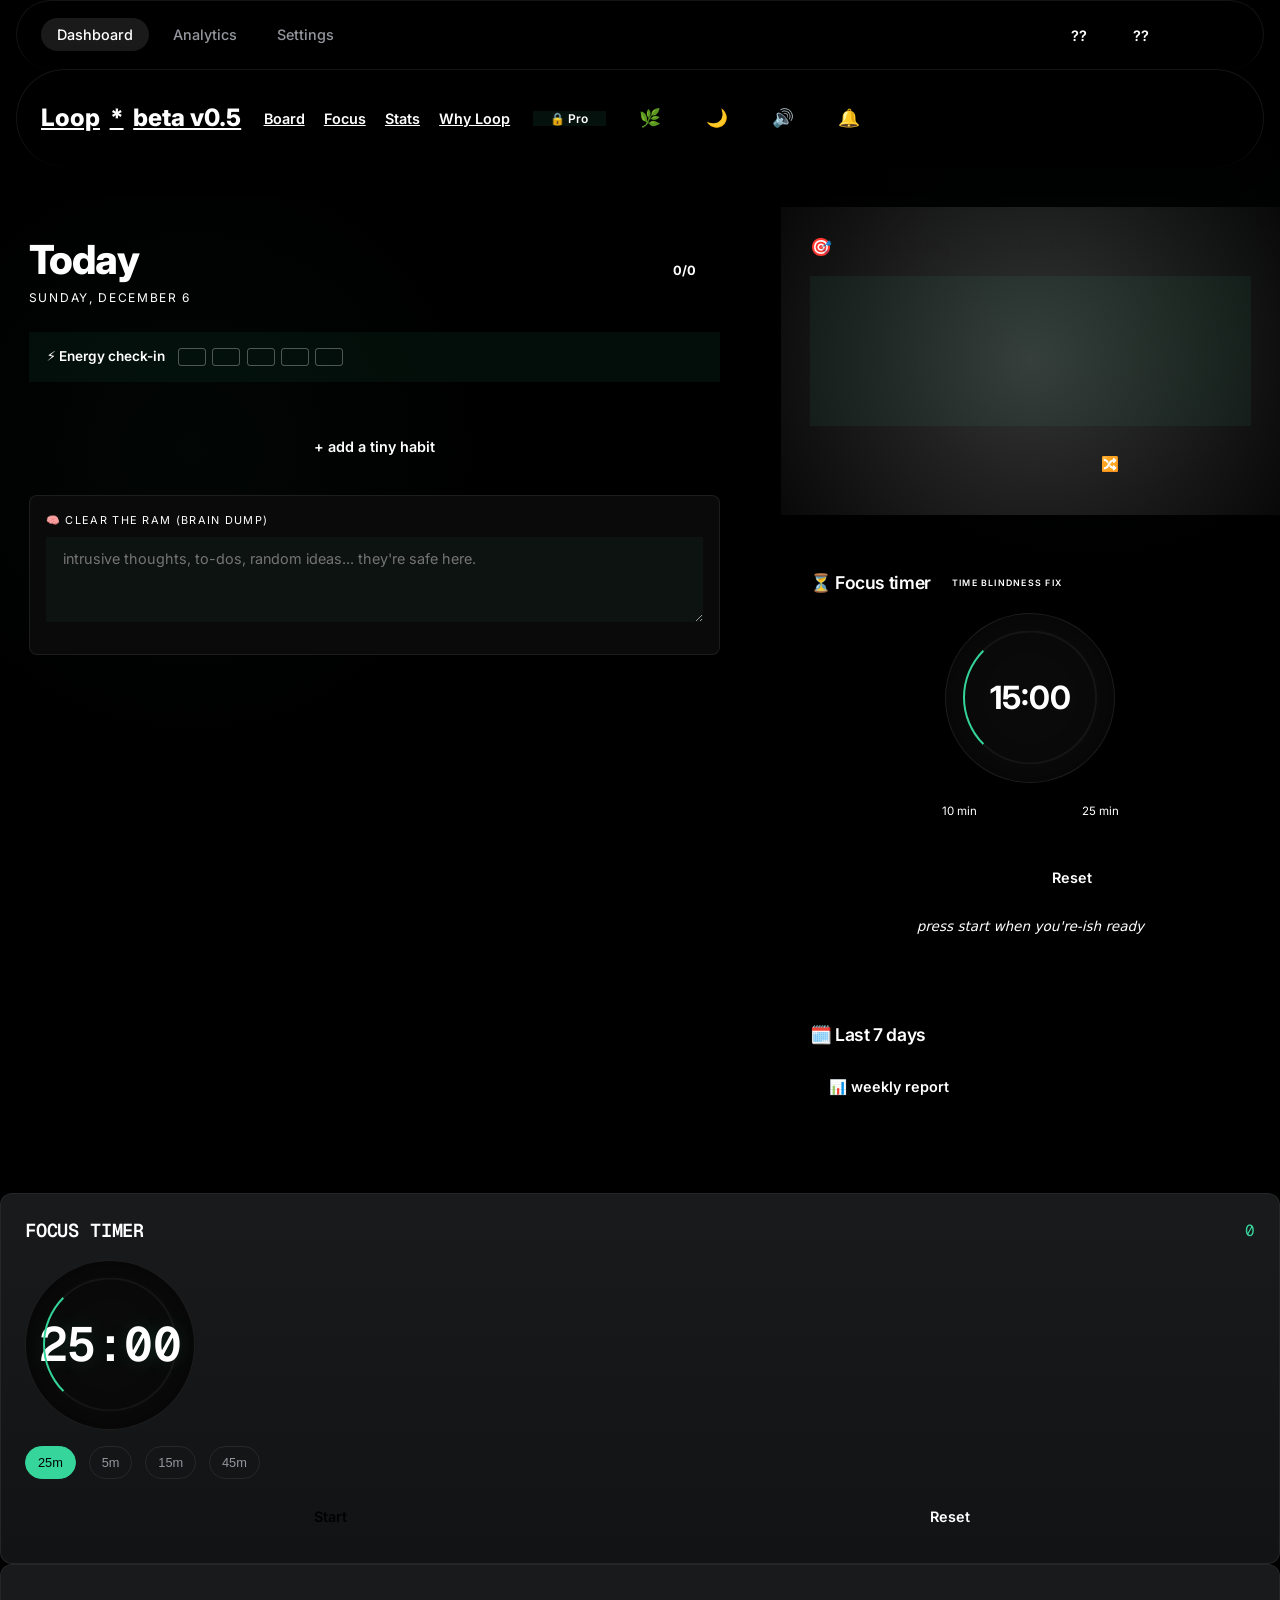
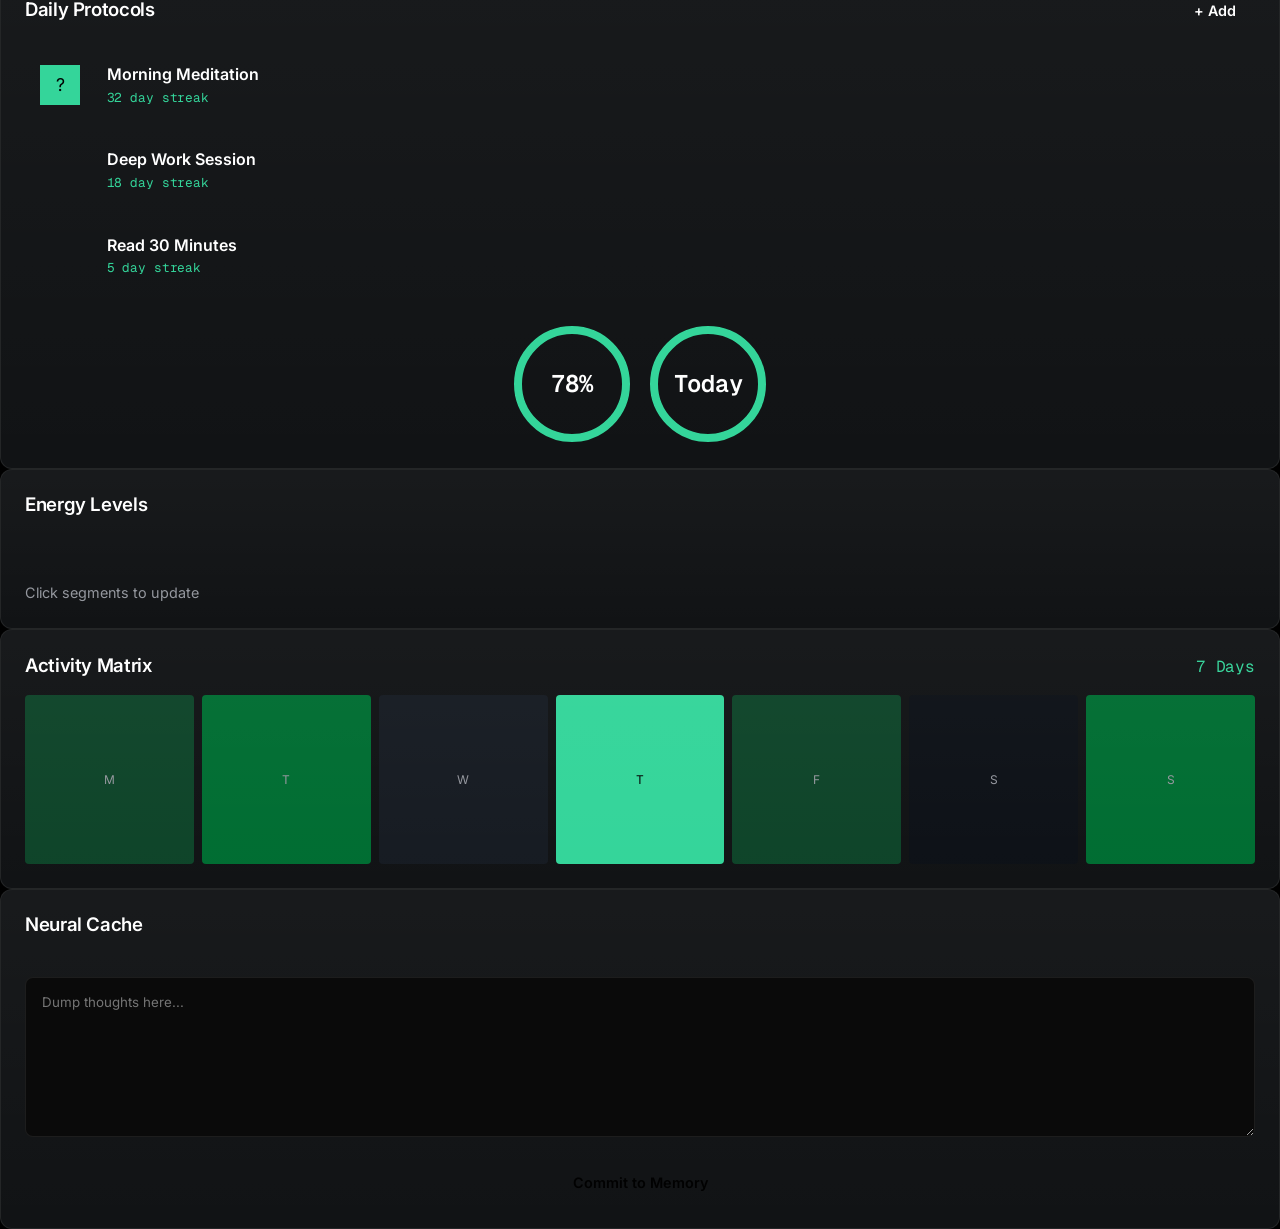
==== commit 7583d919: "merge remote improvement-suggestions-17351 to align history" ====
--- a/index.html
+++ b/index.html
@@ -3,47 +3,37 @@
 <head>
   <meta charset="UTF-8">
   <meta name="viewport" content="width=device-width, initial-scale=1.0">
-  <meta name="theme-color" content="#FFF9EC">
-  <title>Loop* — the ADHD-friendly habit tracker</title>
-  <meta name="description" content="Forgiving streaks, visible timers, dopamine on tap. A habit tracker built for brains that zigzag.">
+  <title>Loop* | Focus System</title>
+  <link rel="manifest" href="manifest.json">
+  <meta name="theme-color" content="#000000">
+  <link rel="icon" type="image/svg+xml" href="icons/icon.svg">
+  
+  <!-- Fonts -->
   <link rel="preconnect" href="https://fonts.googleapis.com">
   <link rel="preconnect" href="https://fonts.gstatic.com" crossorigin>
-  <link href="https://fonts.googleapis.com/css2?family=Bricolage+Grotesque:opsz,wght@12..96,300..800&family=Atkinson+Hyperlegible:ital,wght@0,400;0,700;1,400&family=Space+Mono:wght@400;700&display=swap" rel="stylesheet">
-  <link rel="stylesheet" href="css/base.css">
+  <link href="https://fonts.googleapis.com/css2?family=Inter:wght@400;500;600&family=Geist+Mono:wght@400;500;600&display=swap" rel="stylesheet">
+  
+  <!-- Styles -->
+  <link rel="stylesheet" href="css/theme.css">
   <link rel="stylesheet" href="css/app.css">
-  <link rel="stylesheet" href="css/site.css">
-  <link rel="stylesheet" href="css/theme.css">
-  <link rel="stylesheet" href="css/mobile.css">
-  <link rel="stylesheet" href="css/pro.css">
-  <link rel="stylesheet" href="css/stats.css">
-  <link rel="manifest" href="manifest.json">
-  <link rel="icon" href="favicon.ico">
-  <link rel="icon" type="image/svg+xml" href="icons/icon.svg">
-  <script>
-    try{ const t = JSON.parse(localStorage.getItem('loop.state.v1')).theme;
-      if(t === 'night' || t === 'dusk') document.documentElement.setAttribute('data-theme', t); }catch(e){}
-  </script>
 </head>
 <body>
-
-  <!-- ambient floating stickers -->
-  <div class="ambient" aria-hidden="true">
-    <svg class="sticker st1" width="62" height="62" viewBox="0 0 64 64"><path d="M32 4l7 17 18 2-13.5 12 4 18L32 44l-15.5 9 4-18L7 23l18-2z" fill="#FFC933" stroke="#272130" stroke-width="3" stroke-linejoin="round"/></svg>
-    <svg class="sticker st2" width="48" height="66" viewBox="0 0 48 66"><path d="M30 2 L6 36 h14 l-6 26 26-36 h-15 z" fill="#4FA6FF" stroke="#272130" stroke-width="3" stroke-linejoin="round"/></svg>
-    <svg class="sticker st3" width="96" height="34" viewBox="0 0 96 34"><path d="M4 20 q10 -18 22 0 t22 0 t22 0 t22 0" fill="none" stroke="#FF6157" stroke-width="6" stroke-linecap="round"/></svg>
-    <svg class="sticker st4" width="56" height="56" viewBox="0 0 64 64"><circle cx="32" cy="32" r="27" fill="#1FBE9C" stroke="#272130" stroke-width="3"/><circle cx="23" cy="27" r="3.5" fill="#272130"/><circle cx="41" cy="27" r="3.5" fill="#272130"/><path d="M21 39 q11 10 22 0" fill="none" stroke="#272130" stroke-width="3.5" stroke-linecap="round"/></svg>
-    <svg class="sticker st5" width="52" height="50" viewBox="0 0 64 60"><path d="M32 54 C 6 36 8 12 24 10 c6 -1 8 4 8 4 s2 -5 8 -4 c16 2 18 26 -8 44z" fill="#FF8FC0" stroke="#272130" stroke-width="3" stroke-linejoin="round"/></svg>
-    <div class="big-ring r-a"></div>
-    <div class="big-ring r-b"></div>
-  </div>
-
-  <!-- affirmations ticker -->
-  <div class="ticker" aria-hidden="true">
-    <div class="ticker-track">
-      <div class="half"><i>done beats perfect</i><b>✦</b><i>tiny counts</i><b>✦</b><i>progress, not streaks</i><b>✦</b><i>brains welcome</i><b>✦</b><i>no shame zone</i><b>✦</b><i>dopamine on tap</i><b>✦</b></div>
-      <div class="half"><i>done beats perfect</i><b>✦</b><i>tiny counts</i><b>✦</b><i>progress, not streaks</i><b>✦</b><i>brains welcome</i><b>✦</b><i>no shame zone</i><b>✦</b><i>dopamine on tap</i><b>✦</b></div>
+  <!-- Ambient Ticker -->
+  <div class="ticker"></div>
+
+  <!-- Floating Navigation -->
+  <nav class="topbar">
+    <ul class="nav-links">
+      <li><a href="index.html" class="nav-link active">Dashboard</a></li>
+      <li><a href="stats.html" class="nav-link">Analytics</a></li>
+      <li><a href="#" class="nav-link">Settings</a></li>
+    </ul>
+    <div class="flex items-center gap-2">
+      <button class="btn btn-ghost" id="reminder-btn" title="Reminders">??</button>
+      <button class="btn btn-ghost" id="theme-btn" title="Toggle Theme">??</button>
+      <a href="#" class="btn btn-primary" data-open-pro>Pro</a>
     </div>
-  </div>
+  </nav>
 
   <header class="topbar">
     <div class="container">
@@ -148,169 +138,180 @@
       </aside>
     </section>
 
-    <!-- ══════════ WHY LOOP ══════════ -->
-    <section id="why" class="rules">
-      <div class="container">
-        <span class="kicker reveal">the loop method</span>
-        <h2 class="section-title reveal">House rules for brains that
-          <span class="u">zigzag<svg viewBox="0 0 120 10" preserveAspectRatio="none" aria-hidden="true"><path d="M2 7 q10 -8 20 0 t20 0 t20 0 t20 0 t20 0" fill="none" stroke="#FF6157" stroke-width="4" stroke-linecap="round"/></svg></span>
-        </h2>
-
-        <div class="rule reveal" style="--acc:var(--coral)">
-          <span class="rule-num">01</span>
-          <div><h3>Streaks that forgive</h3><p>Missed a day? One built-in grace day keeps your flame alive. Momentum over perfection, always — shame is not a retention strategy.</p></div>
-          <span class="rule-tag">#no-shame</span>
-        </div>
-        <div class="rule reveal" style="--acc:var(--sun)">
-          <span class="rule-num">02</span>
-          <div><h3>Make it stupidly small</h3><p>"Open the notebook" counts. Habits here are sized for low-spoon days, because the bar you clear is the bar that works.</p></div>
-          <span class="rule-tag">#tiny-wins</span>
-        </div>
-        <div class="rule reveal" style="--acc:var(--mint)">
-          <span class="rule-num">03</span>
-          <div><h3>Dopamine on tap</h3><p>Confetti, chimes, streak flames, satisfying pops. Instant feedback isn't decoration — for an ADHD brain it's the medicine.</p></div>
-          <span class="rule-tag">#rewards</span>
-        </div>
-        <div class="rule reveal" style="--acc:var(--sky)">
-          <span class="rule-num">04</span>
-          <div><h3>Time you can actually see</h3><p>Ring timers turn invisible minutes into a shape your brain can hold. Short sprints beat vague "I'll do it later" every time.</p></div>
-          <span class="rule-tag">#time-blindness</span>
-        </div>
-        <div class="rule reveal" style="--acc:var(--grape)">
-          <span class="rule-num">05</span>
-          <div><h3>Your data never leaves</h3><p>Everything lives in your browser via localStorage. No account, no cloud, no guilt-trip push notifications at 9pm.</p></div>
-          <span class="rule-tag">#local-first</span>
-        </div>
-      </div>
-    </section>
-
-    <!-- ══════════ CTA ══════════ -->
-    <section class="cta">
-      <span class="deco d1" aria-hidden="true">✦</span>
-      <span class="deco d2" aria-hidden="true">✓</span>
-      <span class="deco d3" aria-hidden="true">⚡</span>
-      <div class="container">
-        <h2 class="reveal">Enough reading.<br>Go check one box.</h2>
-        <button class="btn reveal" id="ctaBtn">↑ open my board</button>
-      </div>
-    </section>
+    <!-- Timer Orb -->
+    <section class="card area-timer card-hover">
+      <div class="flex justify-between items-center" style="margin-bottom: 1rem;">
+        <h3 class="mono">FOCUS TIMER</h3>
+        <span class="text-mint mono" id="session-count">0</span>
+      </div>
+      
+      <div class="timer-orb">
+        <div class="timer-ring"></div>
+        <div class="timer-display mono" id="timer-display">25:00</div>
+      </div>
+      
+      <div class="timer-controls">
+        <button class="preset-btn active" data-min="25">25m</button>
+        <button class="preset-btn" data-min="5">5m</button>
+        <button class="preset-btn" data-min="15">15m</button>
+        <button class="preset-btn" data-min="45">45m</button>
+      </div>
+      
+      <div class="flex gap-2" style="margin-top: 1rem;">
+        <button class="btn btn-primary" style="flex:1" id="start-timer">Start</button>
+        <button class="btn" style="flex:1" id="reset-timer">Reset</button>
+      </div>
+    </section>
+
+    <!-- Habits List -->
+    <section class="card area-habits">
+      <div class="flex justify-between items-center" style="margin-bottom: 1rem;">
+        <h3>Daily Protocols</h3>
+        <button class="btn btn-ghost" onclick="showComposer()">+ Add</button>
+      </div>
+      
+      <div id="habits-list">
+        <!-- Dynamic Content -->
+        <div class="habit-strip">
+          <div class="habit-check checked">?</div>
+          <div class="habit-info">
+            <div class="habit-name">Morning Meditation</div>
+            <div class="habit-streak mono">32 day streak</div>
+          </div>
+        </div>
+        
+        <div class="habit-strip">
+          <div class="habit-check"></div>
+          <div class="habit-info">
+            <div class="habit-name">Deep Work Session</div>
+            <div class="habit-streak mono">18 day streak</div>
+          </div>
+        </div>
+        
+        <div class="habit-strip">
+          <div class="habit-check"></div>
+          <div class="habit-info">
+            <div class="habit-name">Read 30 Minutes</div>
+            <div class="habit-streak mono">5 day streak</div>
+          </div>
+        </div>
+      </div>
+      
+      <!-- Progress Gauges -->
+      <div class="flex gap-4" style="margin-top: 2rem; justify-content: center;">
+        <div class="gauge">
+          <svg class="gauge-svg" viewBox="0 0 120 120">
+            <circle class="gauge-bg" cx="60" cy="60" r="54"></circle>
+            <circle class="gauge-fill" cx="60" cy="60" r="54"></circle>
+          </svg>
+          <div class="gauge-text mono">78%</div>
+        </div>
+        <div class="gauge">
+          <svg class="gauge-svg" viewBox="0 0 120 120">
+            <circle class="gauge-bg" cx="60" cy="60" r="54"></circle>
+            <circle class="gauge-fill" cx="60" cy="60" r="54"></circle>
+          </svg>
+          <div class="gauge-text mono">Today</div>
+        </div>
+      </div>
+    </section>
+
+    <!-- Energy Check-in -->
+    <section class="card area-energy">
+      <h3 style="margin-bottom: 1rem;">Energy Levels</h3>
+      <div class="energy-bar">
+        <div class="energy-segment filled"></div>
+        <div class="energy-segment filled"></div>
+        <div class="energy-segment filled"></div>
+        <div class="energy-segment"></div>
+        <div class="energy-segment"></div>
+      </div>
+      <p class="text-dust" style="margin-top: 1rem; font-size: 0.9rem;">Click segments to update</p>
+    </section>
+
+    <!-- Activity Heatmap -->
+    <section class="card area-stats">
+      <div class="flex justify-between items-center" style="margin-bottom: 1rem;">
+        <h3>Activity Matrix</h3>
+        <span class="text-mint mono">7 Days</span>
+      </div>
+      <div class="heatmap">
+        <div class="heatmap-cell l3">M</div>
+        <div class="heatmap-cell l4">T</div>
+        <div class="heatmap-cell l2">W</div>
+        <div class="heatmap-cell l5">T</div>
+        <div class="heatmap-cell l3">F</div>
+        <div class="heatmap-cell l1">S</div>
+        <div class="heatmap-cell l4">S</div>
+      </div>
+    </section>
+
+    <!-- Brain Dump -->
+    <section class="card area-stats">
+      <h3 style="margin-bottom: 1rem;">Neural Cache</h3>
+      <textarea class="brain-dump" placeholder="Dump thoughts here..."></textarea>
+      <button class="btn btn-primary" style="margin-top: 1rem; width: 100%;">Commit to Memory</button>
+    </section>
+
   </main>
 
-  <footer>
-    <div class="container">
-      <div class="foot-logo display">Loop<span class="spark">*</span></div>
-      <p class="fine">habit tracking for zigzag brains · a bad day never deletes your progress</p>
-      <p class="fine">v0.5 · core loop · sounds optional, confetti mandatory</p>
+  <!-- Composer Dialog -->
+  <dialog id="composer-dialog">
+    <h3 style="margin-bottom: 1rem;">New Protocol</h3>
+    <input type="text" class="input" placeholder="Name..." style="margin-bottom: 1rem;">
+    <div class="flex gap-2">
+      <button class="btn btn-primary" onclick="addHabit()">Create</button>
+      <button class="btn" onclick="closeComposer()">Cancel</button>
     </div>
-    <div class="data-bar">
-      <button class="btn mini" id="exportBtn">⬇ save backup</button>
-      <button class="btn mini" id="importBtn">⬆ restore backup</button>
-      <button class="btn mini" id="csvBtn">📤 CSV</button>
-      <input type="file" id="importFile" accept=".json,application/json" hidden>
-      <button class="btn mini danger" id="wipeBtn">start fresh</button>
-    </div>
-  </footer>
-
-  <!-- habit composer -->
-  <dialog id="composer">
-    <form id="habitForm">
-      <h3>New tiny habit ✨</h3>
-      <p class="hint">Make it stupidly small. "Open the notebook" counts.</p>
-
-      <label class="field-label" for="hName">name it</label>
-      <input id="hName" maxlength="40" placeholder="e.g. one glass of water" autocomplete="off">
-
-      <span class="field-label">pick an emoji</span>
-      <div class="pick-row" id="emojiRow"></div>
-
-      <span class="field-label">pick a color</span>
-      <div class="pick-row" id="colorRow"></div>
-
-      <label class="field-label" for="hFreq">how often</label>
-      <select id="hFreq">
-        <option value="daily">Every day</option>
-        <option value="weekdays">Weekdays only</option>
-        <option value="3x">3× a week (flexible)</option>
-      </select>
-
-      <label class="field-label" for="hNote">why it matters (optional)</label>
-      <textarea id="hNote" rows="2" maxlength="120" placeholder="future me will feel calmer"></textarea>
-      <menu>
-        <button type="button" class="btn" id="cancelBtn">cancel</button>
-        <button type="submit" class="btn btn-primary">add it ✓</button>
-      </menu>
-    </form>
   </dialog>
 
-  <div id="confettiLayer" aria-hidden="true"></div>
-
   <!-- Pro Modal -->
-  <dialog id="proModal">
-    <h3>Loop Pro <span class="pro-price">$5 once</span></h3>
-    <p class="hint">pay once, forever yours — and it keeps the free version free.</p>
-    <ul class="pro-list">
-      <li>🏆 milestone badges — every streak you've ever survived</li>
-      <li>📅 month view — 30 days of your zigzag at a glance</li>
-      <li>🌆 dusk theme — a third way to see Loop</li>
-      <li>📤 CSV export — your data, spreadsheet-ready</li>
-      <li>💛 funds more ADHD-first features</li>
-    </ul>
-    <a class="btn btn-primary" id="buyLink" href="#" target="_blank" rel="noopener">get my key →</a>
-    <label class="field-label" for="proKey">already have a key?</label>
-    <div class="pro-key-row">
-      <input id="proKey" placeholder="paste the key from your receipt" autocomplete="off">
-      <button class="btn btn-primary" id="activateBtn">unlock</button>
-    </div>
-    <p class="pro-note" id="proNote"></p>
-    <span class="field-label">themes</span>
-    <div class="pick-row">
-      <button class="theme-dot" data-theme="day" style="background:#FFF9EC" title="day"></button>
-      <button class="theme-dot" data-theme="night" style="background:#17141F" title="night"></button>
-      <button class="theme-dot pro-only" data-theme="dusk" style="background:#232946" title="dusk (Pro)"></button>
-    </div>
-    <menu><button type="button" class="btn" id="proClose">close</button></menu>
+  <dialog id="pro-modal">
+    <h2 class="text-mint">Loop* Pro</h2>
+    <p class="text-dust" style="margin: 1rem 0;">Unlock advanced analytics, unlimited habits, and cloud sync.</p>
+    <button class="btn btn-primary" style="width: 100%; margin-bottom: 0.5rem;">Upgrade - $4/mo</button>
+    <button class="btn" onclick="document.getElementById('pro-modal').close()" style="width: 100%;">Maybe Later</button>
   </dialog>
 
-  <!-- Reminder Modal -->
-  <dialog id="reminderModal">
-    <h3>🔔 Reminders</h3>
-    <p class="hint">Get notified to check your habits at specific times.</p>
-    
-    <div class="reminder-toggle-row">
-      <label class="toggle-label">
-        <input type="checkbox" id="reminderEnabled">
-        <span class="toggle-text">Enable reminders</span>
-      </label>
-    </div>
-    
-    <div class="reminder-times-section">
-      <label class="field-label" for="reminderTimes">Reminder times</label>
-      <p class="hint">Add times when you want to be reminded (24-hour format)</p>
-      <div class="time-input-row">
-        <input type="time" id="newTimeInput" step="300">
-        <button class="btn btn-primary" id="addTimeBtn">+ Add</button>
-      </div>
-      <div class="time-list" id="timeList"></div>
-    </div>
-    
-    <div class="reminder-test-row">
-      <button class="btn" id="testNotifBtn">🧪 Test notification</button>
-    </div>
-    
-    <menu><button type="button" class="btn" id="reminderClose">close</button></menu>
-  </dialog>
-
-  <!-- order matters: fx.js before extras.js and app.js -->
-  <script src="js/storage.js"></script>
-  <script src="js/habits.js"></script>
-  <script src="js/fx.js"></script>
-  <script src="js/timer.js"></script>
-  <script src="js/extras.js"></script>
+  <!-- Scripts -->
   <script src="js/app.js"></script>
-  <script src="js/settings.js"></script>   <!-- after app.js — order matters -->
-  <script src="js/pro.js"></script>   <!-- after settings.js -->
-  <script src="js/reminders.js"></script>   <!-- reminders system -->
-  <script src="js/reminder-ui.js"></script>   <!-- reminder modal UI -->
-  <script src="js/pwa.js"></script>
+  <script src="js/reminders.js"></script>
+  <script src="js/reminder-ui.js"></script>
+  <script>
+    // Initialize
+    document.addEventListener('DOMContentLoaded', () => {
+      if ('serviceWorker' in navigator) {
+        navigator.serviceWorker.register('sw.js');
+      }
+      
+      // Theme Toggle
+      document.getElementById('theme-btn').addEventListener('click', () => {
+        document.documentElement.setAttribute('data-theme', 
+          document.documentElement.getAttribute('data-theme') === 'dark' ? 'light' : 'dark'
+        );
+      });
+      
+      // Pro Modal
+      document.querySelectorAll('[data-open-pro]').forEach(el => {
+        el.addEventListener('click', (e) => {
+          e.preventDefault();
+          document.getElementById('pro-modal').showModal();
+        });
+      });
+    });
+
+    function showComposer() {
+      document.getElementById('composer-dialog').showModal();
+    }
+
+    function closeComposer() {
+      document.getElementById('composer-dialog').close();
+    }
+
+    function addHabit() {
+      // Implementation in app.js
+      closeComposer();
+    }
+  </script>
 </body>
-</html>+</html>
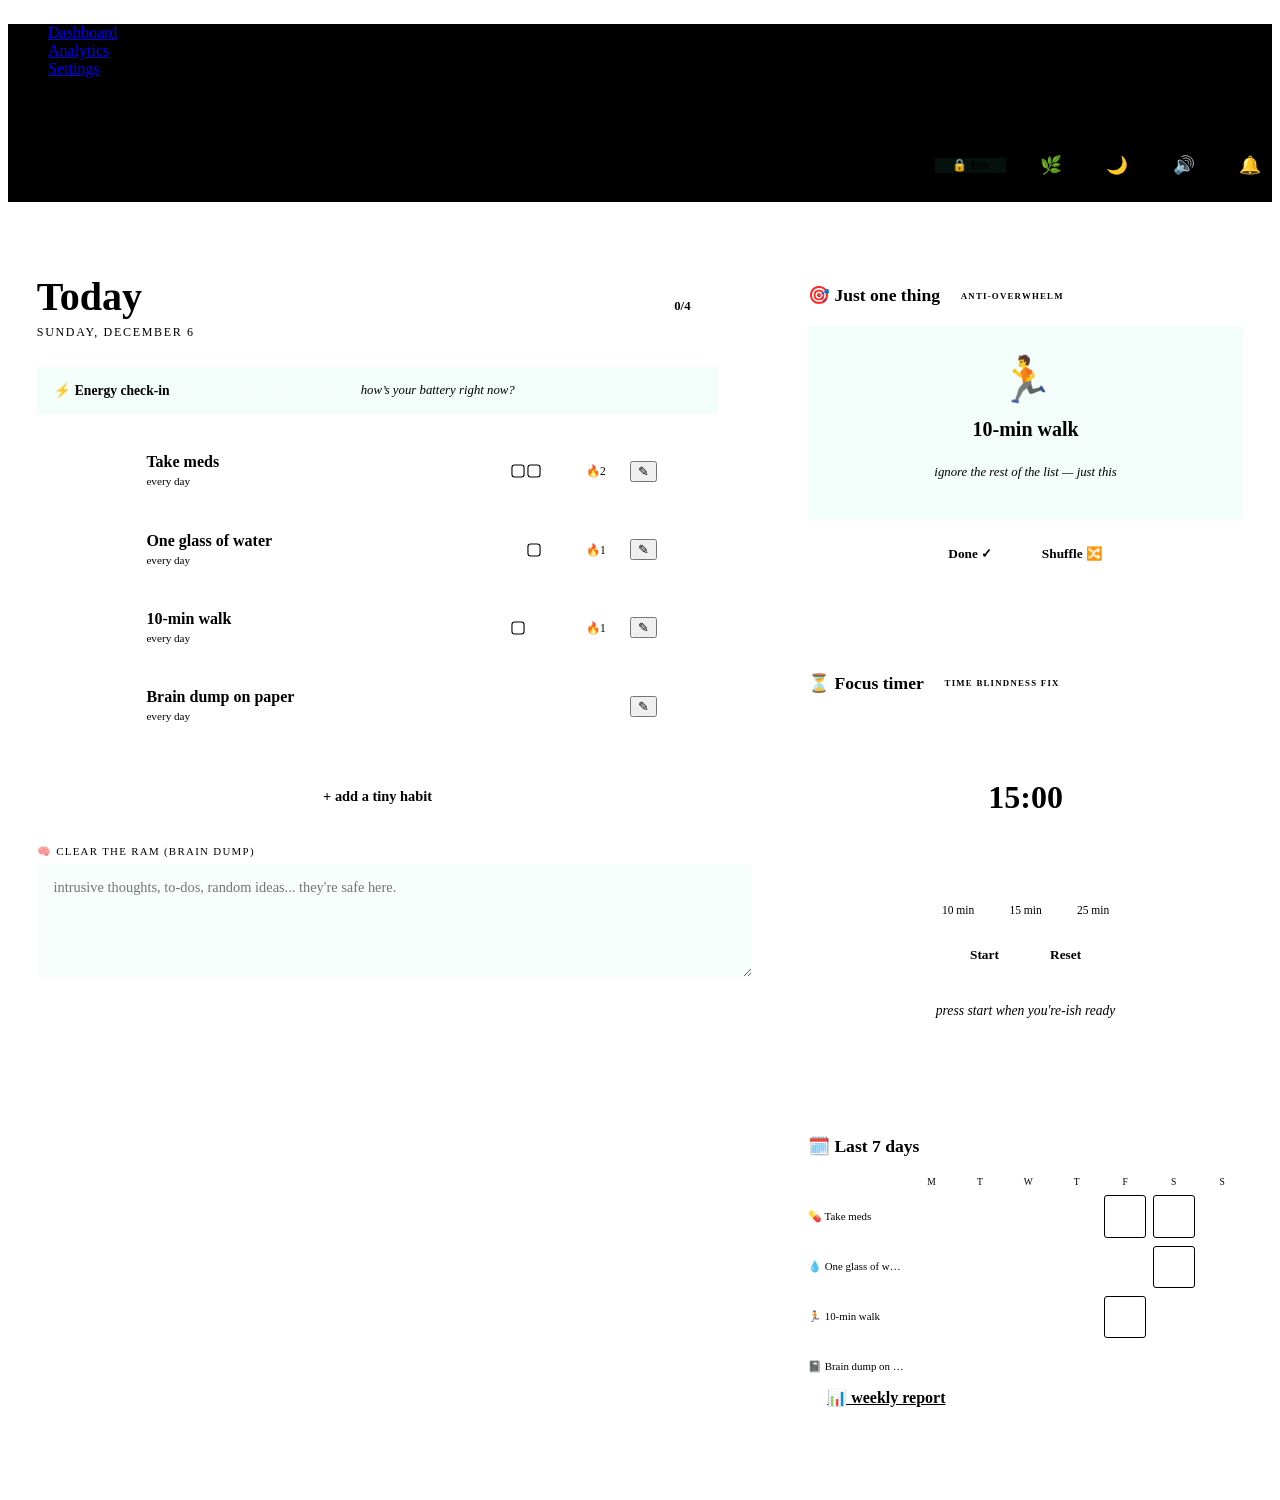
==== commit a1f037f8: "Fix broken layout and script loading issues - Removed duplicate/conflicting CSS from theme.css (was " ====
--- a/index.html
+++ b/index.html
@@ -138,131 +138,40 @@
       </aside>
     </section>
 
-    <!-- Timer Orb -->
-    <section class="card area-timer card-hover">
-      <div class="flex justify-between items-center" style="margin-bottom: 1rem;">
-        <h3 class="mono">FOCUS TIMER</h3>
-        <span class="text-mint mono" id="session-count">0</span>
-      </div>
-      
-      <div class="timer-orb">
-        <div class="timer-ring"></div>
-        <div class="timer-display mono" id="timer-display">25:00</div>
-      </div>
-      
-      <div class="timer-controls">
-        <button class="preset-btn active" data-min="25">25m</button>
-        <button class="preset-btn" data-min="5">5m</button>
-        <button class="preset-btn" data-min="15">15m</button>
-        <button class="preset-btn" data-min="45">45m</button>
-      </div>
-      
-      <div class="flex gap-2" style="margin-top: 1rem;">
-        <button class="btn btn-primary" style="flex:1" id="start-timer">Start</button>
-        <button class="btn" style="flex:1" id="reset-timer">Reset</button>
-      </div>
-    </section>
-
-    <!-- Habits List -->
-    <section class="card area-habits">
-      <div class="flex justify-between items-center" style="margin-bottom: 1rem;">
-        <h3>Daily Protocols</h3>
-        <button class="btn btn-ghost" onclick="showComposer()">+ Add</button>
-      </div>
-      
-      <div id="habits-list">
-        <!-- Dynamic Content -->
-        <div class="habit-strip">
-          <div class="habit-check checked">?</div>
-          <div class="habit-info">
-            <div class="habit-name">Morning Meditation</div>
-            <div class="habit-streak mono">32 day streak</div>
-          </div>
-        </div>
-        
-        <div class="habit-strip">
-          <div class="habit-check"></div>
-          <div class="habit-info">
-            <div class="habit-name">Deep Work Session</div>
-            <div class="habit-streak mono">18 day streak</div>
-          </div>
-        </div>
-        
-        <div class="habit-strip">
-          <div class="habit-check"></div>
-          <div class="habit-info">
-            <div class="habit-name">Read 30 Minutes</div>
-            <div class="habit-streak mono">5 day streak</div>
-          </div>
-        </div>
-      </div>
-      
-      <!-- Progress Gauges -->
-      <div class="flex gap-4" style="margin-top: 2rem; justify-content: center;">
-        <div class="gauge">
-          <svg class="gauge-svg" viewBox="0 0 120 120">
-            <circle class="gauge-bg" cx="60" cy="60" r="54"></circle>
-            <circle class="gauge-fill" cx="60" cy="60" r="54"></circle>
-          </svg>
-          <div class="gauge-text mono">78%</div>
-        </div>
-        <div class="gauge">
-          <svg class="gauge-svg" viewBox="0 0 120 120">
-            <circle class="gauge-bg" cx="60" cy="60" r="54"></circle>
-            <circle class="gauge-fill" cx="60" cy="60" r="54"></circle>
-          </svg>
-          <div class="gauge-text mono">Today</div>
-        </div>
-      </div>
-    </section>
-
-    <!-- Energy Check-in -->
-    <section class="card area-energy">
-      <h3 style="margin-bottom: 1rem;">Energy Levels</h3>
-      <div class="energy-bar">
-        <div class="energy-segment filled"></div>
-        <div class="energy-segment filled"></div>
-        <div class="energy-segment filled"></div>
-        <div class="energy-segment"></div>
-        <div class="energy-segment"></div>
-      </div>
-      <p class="text-dust" style="margin-top: 1rem; font-size: 0.9rem;">Click segments to update</p>
-    </section>
-
-    <!-- Activity Heatmap -->
-    <section class="card area-stats">
-      <div class="flex justify-between items-center" style="margin-bottom: 1rem;">
-        <h3>Activity Matrix</h3>
-        <span class="text-mint mono">7 Days</span>
-      </div>
-      <div class="heatmap">
-        <div class="heatmap-cell l3">M</div>
-        <div class="heatmap-cell l4">T</div>
-        <div class="heatmap-cell l2">W</div>
-        <div class="heatmap-cell l5">T</div>
-        <div class="heatmap-cell l3">F</div>
-        <div class="heatmap-cell l1">S</div>
-        <div class="heatmap-cell l4">S</div>
-      </div>
-    </section>
-
-    <!-- Brain Dump -->
-    <section class="card area-stats">
-      <h3 style="margin-bottom: 1rem;">Neural Cache</h3>
-      <textarea class="brain-dump" placeholder="Dump thoughts here..."></textarea>
-      <button class="btn btn-primary" style="margin-top: 1rem; width: 100%;">Commit to Memory</button>
-    </section>
-
   </main>
 
+  <!-- Confetti Layer -->
+  <div id="confettiLayer"></div>
+
   <!-- Composer Dialog -->
-  <dialog id="composer-dialog">
-    <h3 style="margin-bottom: 1rem;">New Protocol</h3>
-    <input type="text" class="input" placeholder="Name..." style="margin-bottom: 1rem;">
-    <div class="flex gap-2">
-      <button class="btn btn-primary" onclick="addHabit()">Create</button>
-      <button class="btn" onclick="closeComposer()">Cancel</button>
-    </div>
+  <dialog id="composer">
+    <h3>New tiny habit ✨</h3>
+    <p class="hint">keep it stupid small</p>
+    <form id="habitForm">
+      <label class="field-label" for="hName">what's the thing?</label>
+      <input id="hName" autocomplete="off" placeholder="e.g. one push-up, open journal...">
+      
+      <label class="field-label">emoji vibe</label>
+      <div id="emojiRow" class="pick-row"></div>
+      
+      <label class="field-label">color</label>
+      <div id="colorRow" class="pick-row"></div>
+      
+      <label class="field-label" for="hFreq">how often?</label>
+      <select id="hFreq">
+        <option value="daily">every day</option>
+        <option value="weekdays">weekdays only</option>
+        <option value="3x">3× a week</option>
+      </select>
+      
+      <label class="field-label" for="hNote">note (optional)</label>
+      <input id="hNote" placeholder="tiny detail or why...">
+      
+      <menu>
+        <button type="button" class="btn" id="cancelBtn">nah</button>
+        <button type="submit" class="btn btn-primary">add it ✓</button>
+      </menu>
+    </form>
   </dialog>
 
   <!-- Pro Modal -->
@@ -274,44 +183,23 @@
   </dialog>
 
   <!-- Scripts -->
-  <script src="js/app.js"></script>
+  <script src="js/storage.js"></script>
+  <script src="js/fx.js"></script>
+  <script src="js/habits.js"></script>
+  <script src="js/timer.js"></script>
+  <script src="js/extras.js"></script>
   <script src="js/reminders.js"></script>
   <script src="js/reminder-ui.js"></script>
+  <script src="js/pro.js"></script>
+  <script src="js/pwa.js"></script>
+  <script src="js/app.js"></script>
   <script>
-    // Initialize
+    // Initialize PWA
     document.addEventListener('DOMContentLoaded', () => {
       if ('serviceWorker' in navigator) {
         navigator.serviceWorker.register('sw.js');
       }
-      
-      // Theme Toggle
-      document.getElementById('theme-btn').addEventListener('click', () => {
-        document.documentElement.setAttribute('data-theme', 
-          document.documentElement.getAttribute('data-theme') === 'dark' ? 'light' : 'dark'
-        );
-      });
-      
-      // Pro Modal
-      document.querySelectorAll('[data-open-pro]').forEach(el => {
-        el.addEventListener('click', (e) => {
-          e.preventDefault();
-          document.getElementById('pro-modal').showModal();
-        });
-      });
     });
-
-    function showComposer() {
-      document.getElementById('composer-dialog').showModal();
-    }
-
-    function closeComposer() {
-      document.getElementById('composer-dialog').close();
-    }
-
-    function addHabit() {
-      // Implementation in app.js
-      closeComposer();
-    }
   </script>
 </body>
 </html>
--- a/css/theme.css
+++ b/css/theme.css
@@ -49,578 +49,3 @@
   --duration-normal: 300ms;
   --duration-slow: 500ms;
 }
-
-/* BASE RESET */
-*, *::before, *::after {
-  box-sizing: border-box;
-  margin: 0;
-  padding: 0;
-}
-
-html {
-  font-size: 16px;
-  -webkit-font-smoothing: antialiased;
-  -moz-osx-font-smoothing: grayscale;
-}
-
-body {
-  background-color: var(--void);
-  color: var(--starlight);
-  font-family: var(--font-sans);
-  line-height: 1.6;
-  overflow-x: hidden;
-  min-height: 100vh;
-}
-
-/* BACKGROUND ATMOSPHERE */
-body::before {
-  content: '';
-  position: fixed;
-  inset: 0;
-  background: 
-    radial-gradient(circle at 15% 50%, rgba(52, 213, 154, 0.03) 0%, transparent 25%),
-    radial-gradient(circle at 85% 30%, rgba(52, 213, 154, 0.02) 0%, transparent 25%);
-  z-index: -1;
-  pointer-events: none;
-}
-
-/* TYPOGRAPHY */
-h1, h2, h3, h4, h5, h6 {
-  font-weight: 600;
-  letter-spacing: -0.02em;
-  line-height: 1.2;
-}
-
-.mono {
-  font-family: var(--font-mono);
-  letter-spacing: -0.01em;
-}
-
-/* BUTTONS - Pill Actuators */
-.btn {
-  display: inline-flex;
-  align-items: center;
-  justify-content: center;
-  gap: var(--s-2);
-  padding: var(--s-3) var(--s-5);
-  font-family: var(--font-sans);
-  font-weight: 500;
-  font-size: 0.9rem;
-  border-radius: var(--radius-full);
-  border: var(--border-hairline);
-  background: var(--nebula);
-  color: var(--starlight);
-  cursor: pointer;
-  transition: all var(--duration-fast) var(--ease-smooth);
-  text-decoration: none;
-  min-height: 44px; /* Touch target */
-}
-
-.btn:hover {
-  background: rgba(255, 255, 255, 0.1);
-  transform: translateY(-1px);
-  border-color: rgba(255, 255, 255, 0.2);
-}
-
-.btn:active {
-  transform: translateY(0);
-}
-
-.btn-primary {
-  background: var(--mint-laser);
-  color: var(--void);
-  border: none;
-  font-weight: 600;
-}
-
-.btn-primary:hover {
-  background: #2bc48a;
-  box-shadow: var(--shadow-glow);
-}
-
-.btn-ghost {
-  background: transparent;
-  border: none;
-  color: var(--dust);
-}
-
-.btn-ghost:hover {
-  color: var(--starlight);
-  background: rgba(255, 255, 255, 0.05);
-}
-
-/* CARDS - Floating Panels */
-.card {
-  background: var(--nebula);
-  border: var(--border-hairline);
-  border-radius: var(--radius-lg);
-  padding: var(--s-5);
-  position: relative;
-  overflow: hidden;
-  transition: all var(--duration-normal) var(--ease-smooth);
-}
-
-.card::before {
-  content: '';
-  position: absolute;
-  inset: 0;
-  background: linear-gradient(180deg, rgba(255,255,255,0.03) 0%, transparent 100%);
-  pointer-events: none;
-}
-
-.card-hover:hover {
-  transform: translateY(-2px);
-  box-shadow: var(--shadow-hover);
-  border-color: rgba(255, 255, 255, 0.2);
-}
-
-/* INPUTS */
-.input {
-  width: 100%;
-  padding: var(--s-3) var(--s-4);
-  background: var(--deep-space);
-  border: var(--border-hairline);
-  border-radius: var(--radius-md);
-  color: var(--starlight);
-  font-family: var(--font-sans);
-  font-size: 0.95rem;
-  transition: all var(--duration-fast);
-  min-height: 44px;
-}
-
-.input:focus {
-  outline: none;
-  border-color: var(--mint-laser);
-  box-shadow: 0 0 0 2px var(--mint-glow);
-}
-
-/* DIALOGS */
-dialog {
-  background: var(--nebula);
-  border: var(--border-subtle);
-  border-radius: var(--radius-xl);
-  padding: var(--s-6);
-  color: var(--starlight);
-  box-shadow: var(--shadow-float);
-  max-width: 500px;
-  margin: auto;
-}
-
-dialog::backdrop {
-  background: rgba(0, 0, 0, 0.8);
-  backdrop-filter: blur(4px);
-}
-
-/* UTILITIES */
-.text-mint { color: var(--mint-laser); }
-.text-dust { color: var(--dust); }
-.text-center { text-align: center; }
-.flex { display: flex; }
-.items-center { align-items: center; }
-.justify-between { justify-content: space-between; }
-.gap-2 { gap: var(--s-2); }
-.gap-4 { gap: var(--s-4); }
-
-css/app.css:
-/* 
- * LOOP APP v3.0 - Component Styles
- * Complete Restructure
- */
-
-/* TICKER - Subtle top indicator */
-.ticker {
-  position: fixed;
-  top: 0;
-  left: 0;
-  right: 0;
-  height: 2px;
-  background: linear-gradient(90deg, 
-    transparent 0%, 
-    var(--mint-laser) 50%, 
-    transparent 100%);
-  opacity: 0.5;
-  z-index: 1000;
-  animation: flow 8s linear infinite;
-}
-
-@keyframes flow {
-  0% { transform: translateX(-100%); }
-  100% { transform: translateX(100vw); }
-}
-
-/* NAVIGATION - Floating Dock */
-.topbar {
-  position: sticky;
-  top: var(--s-4);
-  margin: 0 var(--s-4);
-  padding: var(--s-3) var(--s-5);
-  background: rgba(17, 19, 21, 0.8);
-  backdrop-filter: blur(12px);
-  border: var(--border-hairline);
-  border-radius: var(--radius-full);
-  display: flex;
-  justify-content: space-between;
-  align-items: center;
-  z-index: 100;
-  box-shadow: var(--shadow-float);
-}
-
-.nav-links {
-  display: flex;
-  gap: var(--s-2);
-  list-style: none;
-}
-
-.nav-link {
-  padding: var(--s-2) var(--s-4);
-  color: var(--dust);
-  text-decoration: none;
-  font-size: 0.9rem;
-  font-weight: 500;
-  border-radius: var(--radius-full);
-  transition: all var(--duration-fast);
-}
-
-.nav-link:hover, .nav-link.active {
-  color: var(--starlight);
-  background: rgba(255, 255, 255, 0.1);
-}
-
-/* MAIN LAYOUT - Bento Grid */
-.main-grid {
-  display: grid;
-  grid-template-columns: repeat(12, 1fr);
-  gap: var(--s-5);
-  max-width: 1400px;
-  margin: var(--s-6) auto;
-  padding: 0 var(--s-5);
-}
-
-/* GRID AREAS */
-.area-spotlight { grid-column: span 12; }
-.area-timer { grid-column: span 4; }
-area-habits { grid-column: span 8; }
-.area-stats { grid-column: span 6; }
-area-energy { grid-column: span 6; }
-
-@media (max-width: 1024px) {
-  .area-timer, .area-habits, .area-stats, .area-energy {
-    grid-column: span 12;
-  }
-}
-
-/* SPOTLIGHT CARD */
-.spotlight {
-  background: linear-gradient(135deg, var(--mint-laser) 0%, #2bc48a 100%);
-  color: var(--void);
-  padding: var(--s-6);
-  border-radius: var(--radius-lg);
-  position: relative;
-  overflow: hidden;
-}
-
-.spotlight::before {
-  content: '';
-  position: absolute;
-  top: -50%;
-  right: -50%;
-  width: 200%;
-  height: 200%;
-  background: radial-gradient(circle, rgba(255,255,255,0.2) 0%, transparent 60%);
-  animation: pulse 4s ease-in-out infinite;
-}
-
-@keyframes pulse {
-  0%, 100% { transform: scale(1); opacity: 0.5; }
-  50% { transform: scale(1.1); opacity: 0.8; }
-}
-
-.spotlight-content {
-  position: relative;
-  z-index: 1;
-}
-
-.spotlight h2 {
-  font-size: 1.5rem;
-  margin-bottom: var(--s-2);
-}
-
-/* TIMER ORB */
-.timer-orb {
-  aspect-ratio: 1;
-  border-radius: 50%;
-  background: var(--deep-space);
-  border: var(--border-hairline);
-  display: flex;
-  flex-direction: column;
-  align-items: center;
-  justify-content: center;
-  position: relative;
-  box-shadow: inset 0 0 30px rgba(0,0,0,0.5);
-}
-
-.timer-display {
-  font-family: var(--font-mono);
-  font-size: 3rem;
-  font-weight: 600;
-  color: var(--starlight);
-  text-shadow: 0 0 20px var(--mint-glow);
-}
-
-.timer-ring {
-  position: absolute;
-  inset: 10%;
-  border-radius: 50%;
-  border: 2px solid rgba(255,255,255,0.05);
-  border-top-color: var(--mint-laser);
-  animation: spin 1s linear infinite;
-}
-
-@keyframes spin {
-  to { transform: rotate(360deg); }
-}
-
-.timer-controls {
-  display: flex;
-  gap: var(--s-2);
-  margin-top: var(--s-4);
-}
-
-.preset-btn {
-  padding: var(--s-2) var(--s-3);
-  font-size: 0.8rem;
-  border-radius: var(--radius-full);
-  background: transparent;
-  border: var(--border-hairline);
-  color: var(--dust);
-  cursor: pointer;
-  transition: all var(--duration-fast);
-}
-
-.preset-btn.active {
-  background: var(--mint-laser);
-  color: var(--void);
-  border-color: var(--mint-laser);
-}
-
-/* HABIT STRIPS */
-.habit-strip {
-  display: flex;
-  align-items: center;
-  padding: var(--s-4);
-  background: var(--deep-space);
-  border: var(--border-hairline);
-  border-radius: var(--radius-md);
-  margin-bottom: var(--s-3);
-  transition: all var(--duration-fast);
-  cursor: pointer;
-}
-
-.habit-strip:hover {
-  background: var(--nebula);
-  transform: translateX(4px);
-  border-color: rgba(255,255,255,0.2);
-}
-
-.habit-check {
-  width: 24px;
-  height: 24px;
-  border: 2px solid var(--dust);
-  border-radius: 6px;
-  margin-right: var(--s-3);
-  display: flex;
-  align-items: center;
-  justify-content: center;
-  transition: all var(--duration-fast);
-}
-
-.habit-check.checked {
-  background: var(--mint-laser);
-  border-color: var(--mint-laser);
-  color: var(--void);
-}
-
-.habit-info {
-  flex: 1;
-}
-
-.habit-name {
-  font-weight: 500;
-  color: var(--starlight);
-}
-
-.habit-streak {
-  font-family: var(--font-mono);
-  font-size: 0.8rem;
-  color: var(--mint-laser);
-}
-
-/* PROGRESS GAUGE */
-.gauge {
-  position: relative;
-  width: 120px;
-  height: 120px;
-}
-
-.gauge-svg {
-  transform: rotate(-90deg);
-  width: 100%;
-  height: 100%;
-}
-
-.gauge-bg {
-  fill: none;
-  stroke: var(--deep-space);
-  stroke-width: 8;
-}
-
-.gauge-fill {
-  fill: none;
-  stroke: var(--mint-laser);
-  stroke-width: 8;
-  stroke-linecap: round;
-  stroke-dasharray: 339;
-  stroke-dashoffset: 0;
-  transition: stroke-dashoffset var(--duration-slow) var(--ease-smooth);
-}
-
-.gauge-text {
-  position: absolute;
-  top: 50%;
-  left: 50%;
-  transform: translate(-50%, -50%);
-  font-family: var(--font-mono);
-  font-size: 1.5rem;
-  font-weight: 600;
-}
-
-/* ENERGY BAR */
-.energy-bar {
-  display: flex;
-  gap: 4px;
-  height: 32px;
-  align-items: center;
-}
-
-.energy-segment {
-  flex: 1;
-  background: var(--deep-space);
-  border-radius: 4px;
-  position: relative;
-  overflow: hidden;
-}
-
-.energy-segment.filled {
-  background: var(--mint-laser);
-}
-
-.energy-segment.filled::after {
-  content: '';
-  position: absolute;
-  inset: 0;
-  background: linear-gradient(90deg, transparent, rgba(255,255,255,0.3), transparent);
-  animation: shimmer 2s infinite;
-}
-
-@keyframes shimmer {
-  0% { transform: translateX(-100%); }
-  100% { transform: translateX(100%); }
-}
-
-/* HEATMAP GRID */
-.heatmap {
-  display: grid;
-  grid-template-columns: repeat(7, 1fr);
-  gap: 4px;
-}
-
-.heatmap-cell {
-  aspect-ratio: 1;
-  background: var(--deep-space);
-  border-radius: 4px;
-  display: flex;
-  align-items: center;
-  justify-content: center;
-  font-size: 0.75rem;
-  color: var(--dust);
-  transition: all var(--duration-fast);
-}
-
-.heatmap-cell:hover {
-  transform: scale(1.1);
-  border: 1px solid var(--mint-laser);
-}
-
-.heatmap-cell.l1 { background: #0d1117; }
-.heatmap-cell.l2 { background: #161b22; }
-.heatmap-cell.l3 { background: #0e4429; }
-.heatmap-cell.l4 { background: #006d32; }
-.heatmap-cell.l5 { background: var(--mint-laser); color: var(--void); }
-
-/* BRAIN DUMP */
-.brain-dump {
-  width: 100%;
-  min-height: 160px;
-  background: var(--deep-space);
-  border: var(--border-hairline);
-  border-radius: var(--radius-md);
-  padding: var(--s-4);
-  color: var(--starlight);
-  font-family: var(--font-sans);
-  resize: vertical;
-  transition: all var(--duration-fast);
-}
-
-.brain-dump:focus {
-  outline: none;
-  border-color: var(--mint-laser);
-  box-shadow: 0 0 0 2px var(--mint-glow);
-}
-
-/* CONFETTI */
-.confetti {
-  position: fixed;
-  width: 10px;
-  height: 10px;
-  background: var(--mint-laser);
-  animation: fall linear forwards;
-  pointer-events: none;
-  z-index: 999;
-}
-
-@keyframes fall {
-  to {
-    transform: translateY(100vh) rotate(720deg);
-    opacity: 0;
-  }
-}
-
-/* RESPONSIVE */
-@media (max-width: 768px) {
-  .main-grid {
-    grid-template-columns: 1fr;
-    gap: var(--s-4);
-    margin: var(--s-4) auto;
-  }
-  
-  .topbar {
-    top: 0;
-    margin: 0;
-    border-radius: 0;
-    border: none;
-    border-bottom: var(--border-hairline);
-  }
-  
-  .timer-display {
-    font-size: 2rem;
-  }
-  
-  .nav-links {
-    gap: var(--s-1);
-  }
-  
-  .nav-link {
-    padding: var(--s-2);
-    font-size: 0.8rem;
-  }
-}
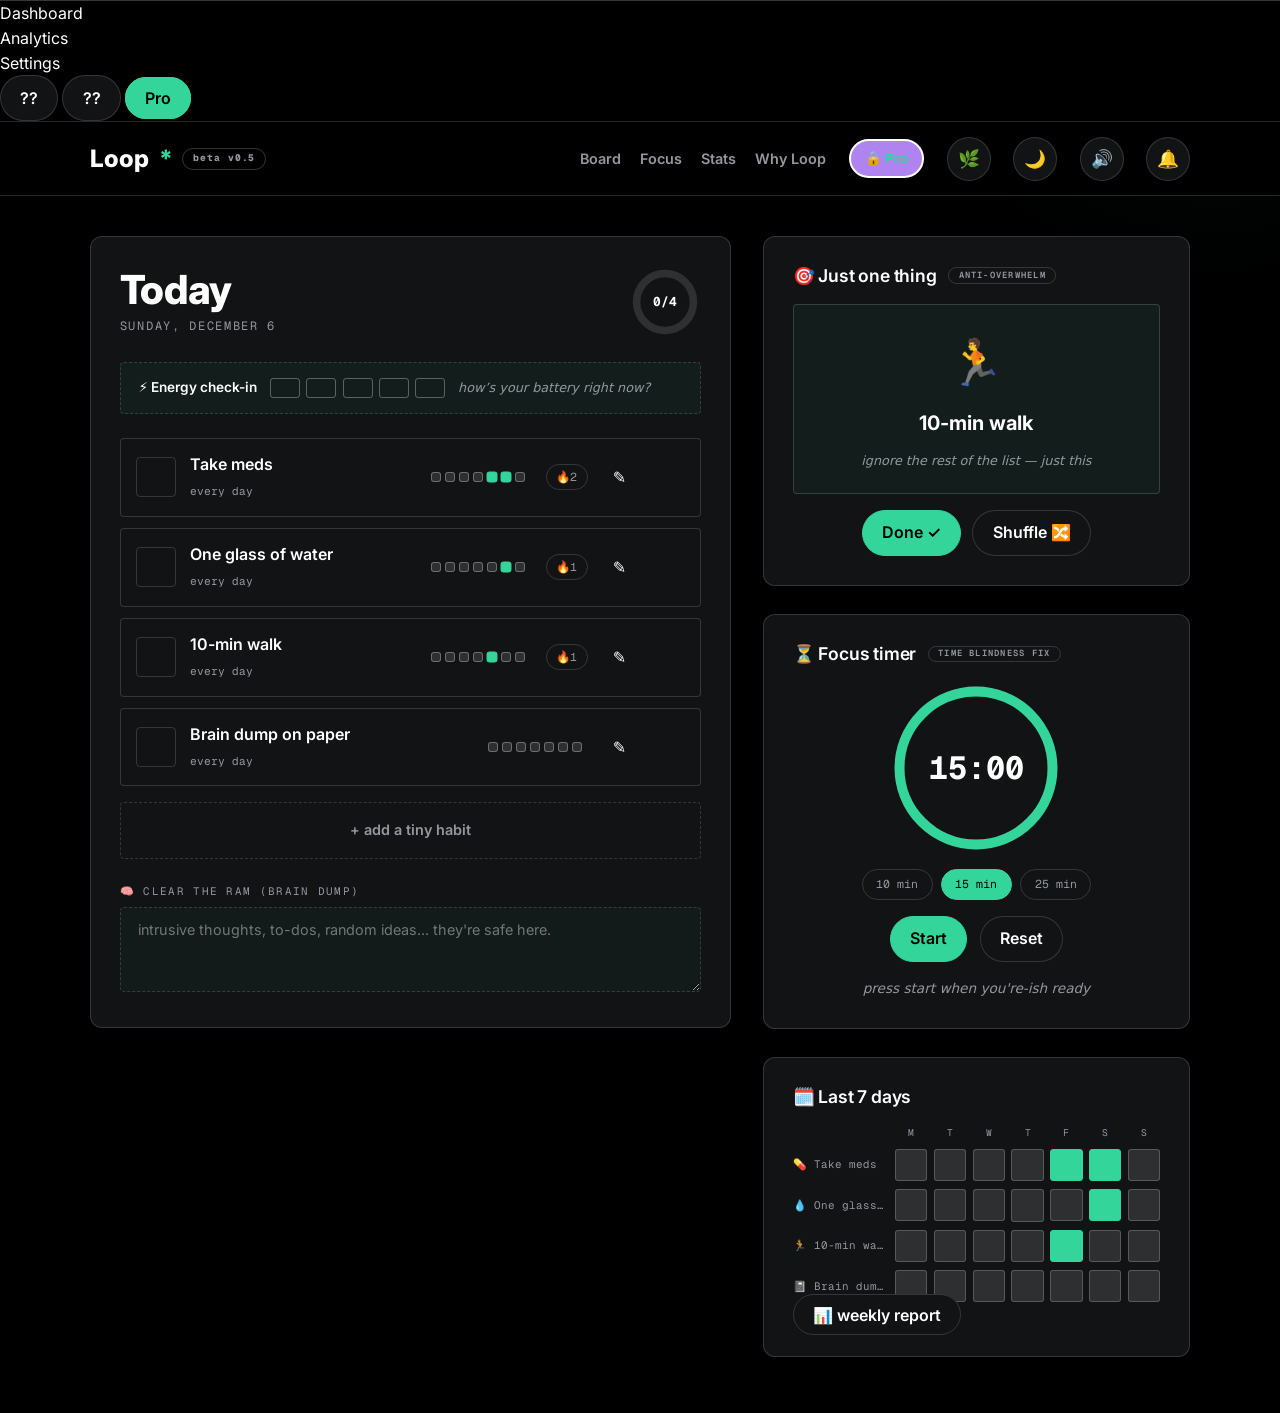
==== commit 53e48abf: "Fix CSS layout issues and improve stats page design - Updated .gitignore to include comprehensive fi" ====
--- a/index.html
+++ b/index.html
@@ -15,7 +15,11 @@
   
   <!-- Styles -->
   <link rel="stylesheet" href="css/theme.css">
+  <link rel="stylesheet" href="css/base.css">
   <link rel="stylesheet" href="css/app.css">
+  <link rel="stylesheet" href="css/mobile.css">
+  <link rel="stylesheet" href="css/site.css">
+  <link rel="stylesheet" href="css/pro.css">
 </head>
 <body>
   <!-- Ambient Ticker -->
--- a/css/base.css
+++ b/css/base.css
@@ -0,0 +1,157 @@
+/* ═══════════ css/base.css — NEON DESIGN SYSTEM BASE ═══════════ 
+   Dark, calm, premium, developer-first foundation */
+
+:root {
+  /* Core colors from theme.css */
+  --void: #000000;
+  --near-void: #111315;
+  --mint: #34D59A;
+  --pale-mint: #E4F1EB;
+  --white: #FFFFFF;
+  --gray: #94979E;
+  --gray-dim: rgba(148, 151, 158, 0.4);
+  
+  /* Legacy compatibility */
+  --paper: var(--void);
+  --card: var(--near-void);
+  --ink: var(--white);
+  --ink-60: rgba(255, 255, 255, 0.6);
+  --ink-12: rgba(255, 255, 255, 0.12);
+  --sun: var(--mint);
+  --coral: var(--mint);
+  --tint: var(--mint);
+  --sky: var(--mint);
+  --grape: #B084F0;
+  --pink: #FF8FC0;
+  
+  /* Borders and shadows */
+  --line: 1px solid rgba(255, 255, 255, 0.15);
+  --shadow: none;
+  --shadow-sm: none;
+  
+  /* Border radius */
+  --r: 4px;
+  --r-sm: 4px;
+  --r-card: 12px;
+  --r-pill: 9999px;
+  
+  /* Typography - Inter for UI, Geist Mono for numbers */
+  --sans: 'Inter', system-ui, -apple-system, sans-serif;
+  --display: 'Inter', system-ui, -apple-system, sans-serif;
+  --body: 'Inter', system-ui, -apple-system, sans-serif;
+  --mono: 'Geist Mono', 'Space Mono', monospace;
+  
+  /* Additional borders */
+  --line-dashed: 1px dashed rgba(255, 255, 255, 0.15);
+}
+
+*, *::before, *::after { box-sizing: border-box; margin: 0; padding: 0 }
+html { scroll-behavior: smooth }
+
+body {
+  font-family: var(--body);
+  background: var(--void);
+  color: var(--white);
+  line-height: 1.55;
+  overflow-x: hidden;
+  min-height: 100vh;
+  -webkit-font-smoothing: antialiased;
+  -moz-osx-font-smoothing: grayscale;
+}
+
+/* Subtle dot grid background */
+body::before {
+  content: "";
+  position: fixed;
+  inset: 0;
+  z-index: 0;
+  pointer-events: none;
+  background-image: radial-gradient(rgba(255, 255, 255, 0.08) 1px, transparent 1px);
+  background-size: 28px 28px;
+  opacity: 0.03;
+}
+
+/* Minimal ambient glow */
+body::after {
+  content: "";
+  position: fixed;
+  inset: 0;
+  z-index: 0;
+  pointer-events: none;
+  background:
+    radial-gradient(500px 300px at 5% -10%, rgba(52, 213, 154, 0.06), transparent 70%),
+    radial-gradient(400px 280px at 95% 10%, rgba(52, 213, 154, 0.04), transparent 70%);
+}
+
+img, svg { display: block; max-width: 100% }
+button, input, select { font: inherit; color: inherit }
+button { cursor: pointer; background: none; border: none }
+a { color: inherit; text-decoration: none }
+::selection { background: var(--mint); color: var(--void) }
+:focus-visible { outline: 2px solid var(--mint); outline-offset: 3px; border-radius: 3px }
+
+.container {
+  width: min(1100px, 92vw);
+  margin-inline: auto;
+  position: relative;
+  z-index: 2;
+}
+
+h1, h2, h3, .display {
+  font-family: var(--display);
+  line-height: 1.1;
+  letter-spacing: -0.01em;
+}
+
+/* Floating ambient elements - minimal */
+.ambient {
+  position: fixed;
+  inset: 0;
+  z-index: 1;
+  pointer-events: none;
+  overflow: hidden;
+}
+
+.sticker {
+  position: absolute;
+  opacity: 0.4;
+  animation: float 8s ease-in-out infinite alternate;
+}
+
+.st1 { top: 17%; left: 3.5% }
+.st2 { top: 11%; right: 4.5%; animation-delay: -2s }
+.st3 { bottom: 27%; left: 5%; animation-delay: -4s }
+.st4 { bottom: 10%; right: 7%; animation-delay: -1s }
+.st5 { top: 46%; right: 2.5%; animation-delay: -3s }
+
+.big-ring {
+  position: absolute;
+  border: 1px solid rgba(255, 255, 255, 0.06);
+  border-radius: 50%;
+  opacity: 0.03;
+}
+
+.r-a { width: 520px; height: 520px; top: -180px; right: -160px }
+.r-b { width: 380px; height: 380px; bottom: -160px; left: -140px }
+
+@keyframes float {
+  from { transform: translateY(-8px) rotate(-4deg) }
+  to { transform: translateY(10px) rotate(5deg) }
+}
+
+.pill {
+  font-family: var(--mono);
+  font-size: 0.6rem;
+  letter-spacing: 0.1em;
+  border: 1px solid rgba(255, 255, 255, 0.2);
+  border-radius: 999px;
+  padding: 0.15rem 0.6rem;
+  background: transparent;
+  color: var(--gray);
+  vertical-align: middle;
+}
+
+@media (prefers-reduced-motion: reduce) {
+  * { animation: none !important; transition: none !important }
+  html { scroll-behavior: auto }
+}
--- a/css/mobile.css
+++ b/css/mobile.css
@@ -0,0 +1,101 @@
+/* ═══════════ css/mobile.css — phone-first fixes (v0.5) ═══════════ */
+
+/* 0 · text shouldn't inflate on its own; taps are intentional, not zoom requests */
+html{ -webkit-text-size-adjust:100%; text-size-adjust:100% }
+*{ touch-action:manipulation; -webkit-tap-highlight-color:transparent }
+
+/* 1 · real phones (≤ 480px): less clutter, BIGGER tap targets */
+@media (max-width: 480px){
+
+  .container{ width:94vw }
+
+  /* topbar + ticker */
+  .topbar .container{ gap:.6rem; padding:.6rem 0 }
+  .logo{ font-size:1.25rem }
+  .topnav{ gap:.9rem; font-size:.9rem }
+  .icon-btn{ width:42px; height:42px }
+  .half{ font-size:.64rem; gap:1.6rem }
+
+  /* panels */
+  .panel{ padding:1.1rem; border-radius:14px; box-shadow:5px 5px 0 var(--ink) }
+  .app-grid{ gap:1.1rem; padding:1.6rem 0 2.6rem }
+
+  /* today head */
+  .today-head{ gap:.8rem }
+  .today-head h1{ font-size:1.9rem }
+  .today-date{ font-size:.7rem }
+  .ring-wrap{ width:62px; height:62px }
+
+  /* energy check-in — cells were far too small to tap */
+  .battery{ gap:.5rem; padding:.7rem .8rem }
+  .bcell{ width:34px; height:22px }
+  .battery-note{ width:100% }
+
+  /* habit rows */
+  .habit{ padding:.65rem .7rem; gap:.65rem; box-shadow:3px 3px 0 var(--ink) }
+  .check{ width:40px; height:40px }
+  .habit-name{ font-size:.98rem }
+  .habit-sub{ font-size:.68rem }
+  .flame{ font-size:.7rem; padding:.15rem .45rem }
+  .del, .edit{ width:38px; height:38px; font-size:.9rem }
+  .note-chip{ font-size:.85rem }
+  .add-row{ padding:.8rem; font-size:.95rem }
+  .archive-tray{ padding:.6rem }
+
+  /* timer */
+  .timer-ring-wrap{ width:150px; height:150px }
+  .timer-orb{ width:150px; height:150px }
+  .timer-digits{ font-size:1.7rem }
+  .preset{ padding:.45rem .9rem; font-size:.8rem }
+
+  /* heatmap */
+  .heat-row{ grid-template-columns:48px repeat(7, 1fr); gap:.3rem }
+  .heat-label{ font-size:.62rem }
+
+  /* composer */
+  dialog{ width:94vw; padding:1.2rem }
+  .emoji-opt{ width:42px; height:42px }
+  .color-opt{ width:36px; height:36px }
+
+  /* house rules + cta */
+  .rules{ padding:2.8rem 0 2.4rem }
+  .section-title{ font-size:1.9rem; margin-bottom:1.8rem }
+  .rule{ grid-template-columns:48px 1fr; gap:.6rem; padding:1.1rem .3rem }
+  .rule-num{ font-size:1.8rem }
+  .rule h3{ font-size:1.15rem }
+  .rule p{ font-size:.9rem }
+  .cta{ padding:3rem 0 }
+  .cta .deco{ display:none }
+
+  /* stats page */
+  .stats-wrap{ padding:1.6rem 0 2.6rem; gap:1.1rem }
+  .stats-head h1{ font-size:1.9rem }
+  .score-ring-wrap{ width:120px; height:120px }
+  #scorePct{ font-size:1.7rem }
+  .stat-boxes{ gap:.7rem }
+  .sbox{ padding:.7rem .5rem }
+  .sbox-num{ font-size:1.35rem }
+  .bars{ height:160px; gap:.6rem }
+  .stat-habit{ gap:.6rem; padding:.6rem .7rem }
+  .sh-name{ font-size:.92rem }
+  .dot{ width:14px; height:14px }
+  .energy-week{ gap:.8rem }
+
+  footer .container{ gap:.6rem }
+}
+
+/* 2 · mid-size phones get a gentler pass */
+@media (min-width: 481px) and (max-width: 640px){
+  .panel{ padding:1.3rem }
+  .bcell{ width:30px; height:20px }
+  .timer-ring-wrap{ width:164px; height:164px }
+  .timer-orb{ width:164px; height:164px }
+}
+
+/* 3 · "desktop mode" on phones renders ~980px wide and shrinks it all.
+   We can't stop that — but bigger targets survive the shrink better. */
+@media (min-width: 900px){
+  .bcell{ width:30px; height:20px }
+  .del, .edit{ width:34px; height:34px }
+  .check{ width:40px; height:40px }
+}
--- a/css/site.css
+++ b/css/site.css
@@ -0,0 +1,221 @@
+/* ═══════════ css/site.css — NEON DESIGN SYSTEM ═══════════ 
+   House rules, CTA, footer, reveals */
+
+/* --- 01 · House Rules --- */
+.rules {
+  padding: 4.5rem 0 3.6rem;
+}
+
+.kicker {
+  display: inline-block;
+  font-family: var(--mono);
+  font-size: 0.65rem;
+  letter-spacing: 0.18em;
+  text-transform: uppercase;
+  border: 1px solid rgba(255, 255, 255, 0.2);
+  border-radius: 999px;
+  padding: 0.35rem 0.85rem;
+  background: transparent;
+  color: var(--gray);
+  margin-bottom: 1.1rem;
+}
+
+.section-title {
+  font-size: clamp(2rem, 5vw, 3rem);
+  font-weight: 700;
+  margin-bottom: 2.2rem;
+  max-width: 18ch;
+  color: var(--white);
+}
+
+.section-title .u {
+  position: relative;
+  white-space: nowrap;
+}
+
+.section-title .u svg {
+  position: absolute;
+  left: 0;
+  bottom: -8px;
+  width: 100%;
+  height: 8px;
+}
+
+.rule {
+  display: grid;
+  grid-template-columns: 80px 1fr auto;
+  gap: 1.5rem;
+  align-items: center;
+  padding: 1.5rem 1rem;
+  border-top: var(--line);
+  transition: background 0.25s, transform 0.2s;
+}
+
+.rule:last-of-type {
+  border-bottom: var(--line);
+}
+
+.rule:hover {
+  background: rgba(52, 213, 154, 0.04);
+  transform: translateX(6px);
+}
+
+.rule-num {
+  font-family: var(--mono);
+  font-weight: 700;
+  font-size: 2rem;
+  color: var(--gray);
+  transition: color 0.25s;
+}
+
+.rule:hover .rule-num {
+  color: var(--mint);
+}
+
+.rule h3 {
+  font-size: 1.2rem;
+  margin-bottom: 0.25rem;
+  color: var(--white);
+  font-weight: 600;
+}
+
+.rule p {
+  color: var(--gray);
+  max-width: 55ch;
+  transition: color 0.25s;
+  line-height: 1.5;
+}
+
+.rule:hover p {
+  color: var(--white);
+}
+
+.rule-tag {
+  font-family: var(--mono);
+  font-size: 0.62rem;
+  border: 1px solid rgba(255, 255, 255, 0.2);
+  padding: 0.25rem 0.65rem;
+  border-radius: 999px;
+  background: transparent;
+  white-space: nowrap;
+  color: var(--gray);
+}
+
+/* --- 02 · CTA Band --- */
+.cta {
+  background: var(--near-void);
+  border-block: var(--line);
+  text-align: center;
+  padding: 4.2rem 0;
+  position: relative;
+  overflow: hidden;
+}
+
+.cta h2 {
+  font-size: clamp(1.8rem, 5vw, 3.2rem);
+  font-weight: 700;
+  margin-bottom: 1.5rem;
+  color: var(--white);
+  line-height: 1.15;
+}
+
+.cta .btn {
+  font-size: 1rem;
+  padding: 0.75rem 1.6rem;
+}
+
+.cta .deco {
+  position: absolute;
+  font-size: 1.8rem;
+  font-family: var(--mono);
+  opacity: 0.3;
+  color: var(--mint);
+}
+
+.cta .d1 { top: 20%; left: 8%; transform: rotate(-12deg); }
+.cta .d2 { bottom: 18%; right: 10%; transform: rotate(8deg); }
+.cta .d3 { top: 26%; right: 20%; transform: rotate(-5deg); }
+
+/* --- 03 · Footer --- */
+footer {
+  background: var(--near-void);
+  color: var(--white);
+  padding: 2.2rem 0;
+  border-top: var(--line);
+}
+
+footer .container {
+  display: flex;
+  flex-wrap: wrap;
+  gap: 1.2rem 2rem;
+  align-items: center;
+  justify-content: space-between;
+}
+
+.foot-logo {
+  font-size: 1.3rem;
+  font-weight: 700;
+  color: var(--white);
+}
+
+.foot-logo .spark {
+  color: var(--mint);
+}
+
+footer .fine {
+  font-family: var(--mono);
+  font-size: 0.68rem;
+  opacity: 0.6;
+  color: var(--gray);
+}
+
+/* --- 04 · Scroll Reveals --- */
+.reveal {
+  opacity: 0;
+  transform: translateY(24px);
+  transition: opacity 0.6s ease, transform 0.6s cubic-bezier(0.2, 0.7, 0.3, 1);
+}
+
+.reveal.in {
+  opacity: 1;
+  transform: none;
+}
+
+/* --- 05 · Responsive --- */
+@media (max-width: 980px) {
+  .app-grid {
+    grid-template-columns: 1fr;
+  }
+  
+  .rule {
+    grid-template-columns: 55px 1fr;
+  }
+  
+  .rule-tag {
+    grid-column: 2;
+    justify-self: start;
+  }
+}
+
+@media (max-width: 640px) {
+  .topnav {
+    order: 3;
+    width: 100%;
+  }
+  
+  .today-head {
+    gap: 0.8rem;
+  }
+  
+  .heat-row {
+    grid-template-columns: 52px repeat(7, 1fr);
+  }
+  
+  .sticker {
+    display: none;
+  }
+  
+  .rules {
+    padding: 3.5rem 0 2.8rem;
+  }
+}
--- a/css/pro.css
+++ b/css/pro.css
@@ -0,0 +1,68 @@
+/* ═══════════ css/pro.css — Loop Pro UI (v0.6) ═══════════ */
+
+/* header button */
+.pro-btn{ font-family:var(--display); font-weight:700; font-size:.85rem; border:2.5px solid var(--ink); border-radius:999px; padding:.45rem .9rem; background:var(--grape); box-shadow:var(--shadow-sm); transition:transform .15s, box-shadow .15s }
+.pro-btn:hover{ transform:translate(-2px,-2px); box-shadow:5px 5px 0 var(--ink) }
+.pro-btn.is-pro{ background:var(--sun) }
+
+/* modal */
+.pro-price{ font-family:var(--mono); font-size:.75rem; border:2px solid var(--ink); border-radius:999px; padding:.15rem .6rem; background:var(--sun); margin-left:.5rem; vertical-align:middle }
+.pro-list{ list-style:none; display:grid; gap:.5rem; margin:1rem 0 }
+.pro-list li{ padding:.45rem .65rem; border:2px solid var(--ink); border-radius:10px; background:var(--paper); font-size:.92rem }
+.pro-key-row{ display:flex; gap:.6rem }
+#proKey{ flex:1; border:2.5px solid var(--ink); border-radius:10px; padding:.6rem .8rem; background:var(--paper); font-family:var(--mono) }
+.pro-note{ min-height:1.2em; font-size:.85rem; margin-top:.6rem; font-style:italic; color:var(--ink-60) }
+.theme-dot{ width:34px; height:34px; border-radius:50%; border:2.5px solid var(--ink); position:relative; transition:transform .12s }
+.theme-dot:hover{ transform:scale(1.12) }
+.theme-dot.pro-only::after{ content:'🔒'; position:absolute; inset:0; display:grid; place-items:center; font-size:.8rem }
+
+/* locked panels: blurred teaser + overlay */
+.pro-gate{ position:relative }
+.pro-gate .pro-lock{ display:none }
+.pro-chip{ background:var(--grape) }
+.pro-gate.locked > *:not(h2):not(.pro-lock){ filter:blur(5px); pointer-events:none; user-select:none }
+.pro-gate.locked .pro-lock{ display:grid; place-items:center; position:absolute; inset:0; z-index:5; font-family:var(--display); font-weight:700; font-size:1rem; border-radius:inherit }
+.pro-gate.locked .pro-lock:hover{ background:rgba(255,201,51,.2) }
+
+/* badges */
+.badges{ display:flex; gap:.8rem; flex-wrap:wrap }
+.badge{ display:grid; justify-items:center; gap:.2rem; border:2.5px solid var(--ink); border-radius:var(--r-sm); padding:.7rem .9rem; background:var(--paper); box-shadow:var(--shadow-sm); min-width:86px }
+.badge-icon{ font-size:1.6rem }
+.badge-label{ font-family:var(--mono); font-size:.6rem; text-transform:uppercase; letter-spacing:.08em }
+.badge.not{ opacity:.4; filter:grayscale(1) }
+.badges .whisper{ width:100%; margin-top:.4rem }
+
+/* 30-day month grid */
+.month-grid{ display:grid; grid-template-columns:repeat(10, 1fr); gap:.4rem; margin-top:.8rem }
+.mcell{ aspect-ratio:1; border:2px solid var(--ink); border-radius:6px; background:var(--ink-12) }
+.mcell.lvl1{ background:rgba(255,201,51,.35) }
+.mcell.lvl2{ background:rgba(255,201,51,.8) }
+.mcell.lvl3{ background:var(--mint) }
+.mcell.lvl4{ background:var(--coral) }
+
+/* dusk theme (Pro exclusive) */
+[data-theme="dusk"]{
+  --paper:#232946; --card:#2C3357; --ink:#F5E9CF;
+  --ink-60:rgba(245,233,207,.62); --ink-12:rgba(245,233,207,.14);
+}
+[data-theme="dusk"] body::after{ opacity:.5 }
+[data-theme="dusk"] .ticker{ background:#161A30 }
+[data-theme="dusk"] footer{ background:#161A30; color:#F5E9CF }
+
+/* ═══════════ Reminders Modal Styles ═══════════ */
+.reminder-toggle-row{ margin:1rem 0 }
+.toggle-label{ display:flex; align-items:center; gap:.8rem; cursor:pointer }
+.toggle-label input[type="checkbox"]{ width:22px; height:22px; accent-color:var(--coral) }
+.toggle-text{ font-size:1rem; font-weight:600 }
+
+.reminder-times-section{ margin:1.2rem 0 }
+.time-input-row{ display:flex; gap:.6rem; margin:.6rem 0 }
+#newTimeInput{ flex:1; border:2.5px solid var(--ink); border-radius:10px; padding:.6rem .8rem; background:var(--paper); font-family:var(--body); font-size:.95rem }
+
+.time-list{ display:grid; gap:.5rem; margin-top:.8rem; max-height:180px; overflow-y:auto }
+.time-item{ display:flex; justify-content:space-between; align-items:center; border:2px solid var(--ink); border-radius:8px; padding:.5rem .7rem; background:var(--paper) }
+.time-item span{ font-family:var(--mono); font-size:.9rem }
+.remove-time{ width:32px; height:32px; border:2px solid var(--ink); border-radius:8px; background:var(--coral); color:var(--ink); font-size:1rem; display:grid; place-items:center; cursor:pointer; transition:transform .12s }
+.remove-time:hover{ transform:scale(1.1) }
+
+.reminder-test-row{ margin:1rem 0; padding-top:1rem; border-top:2px dashed var(--ink-12) }
